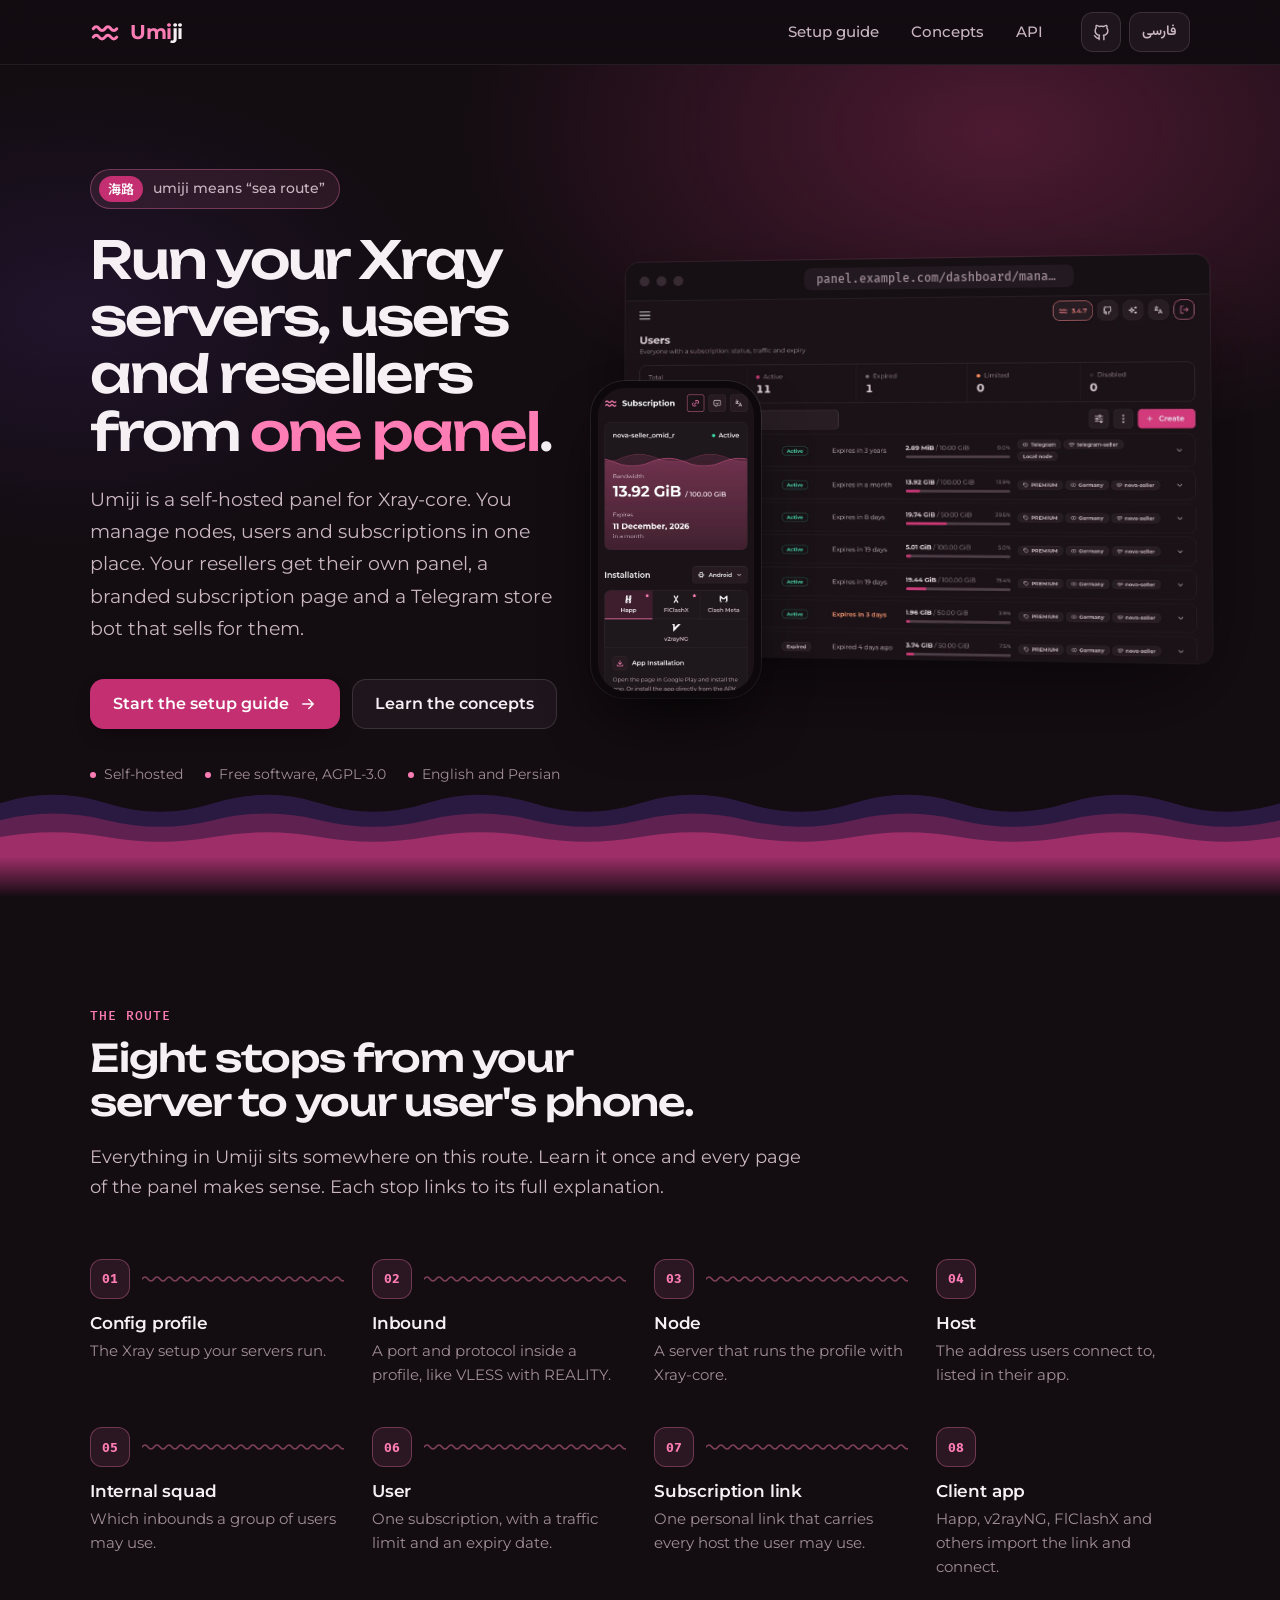
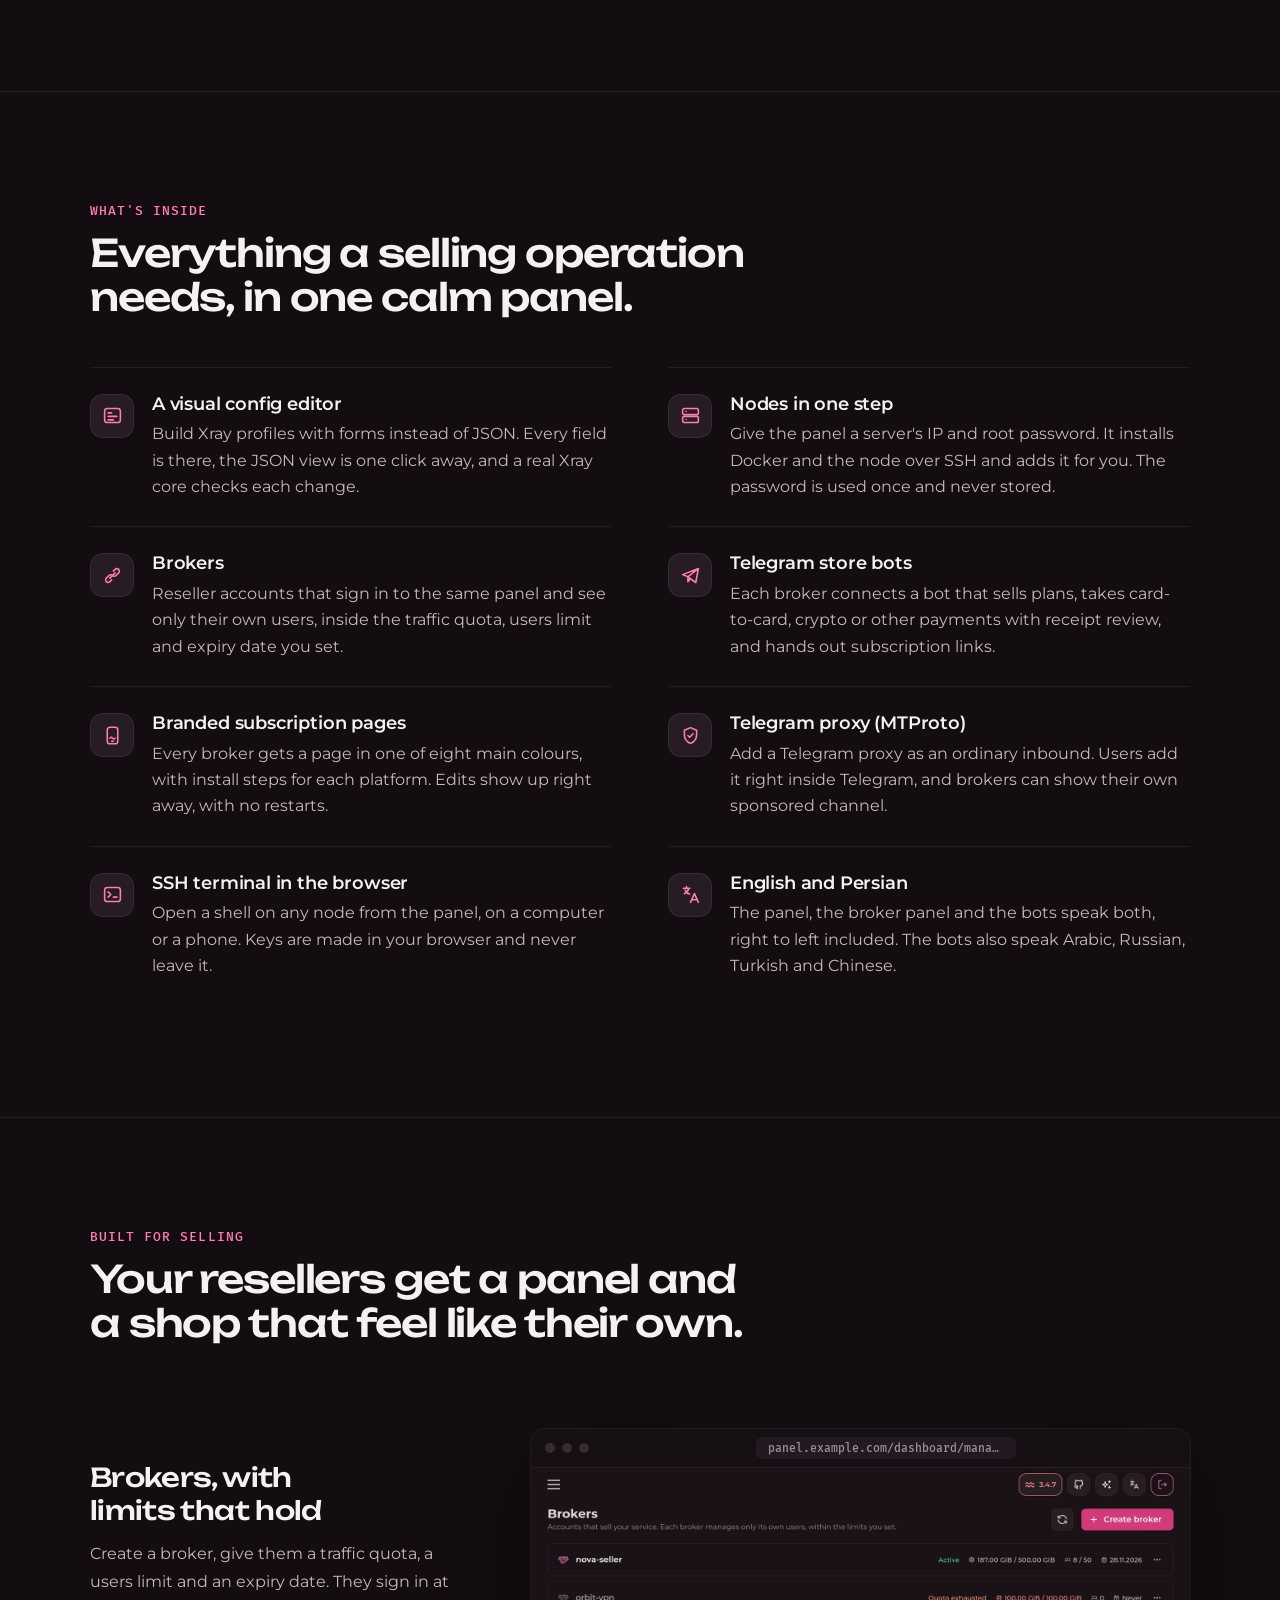
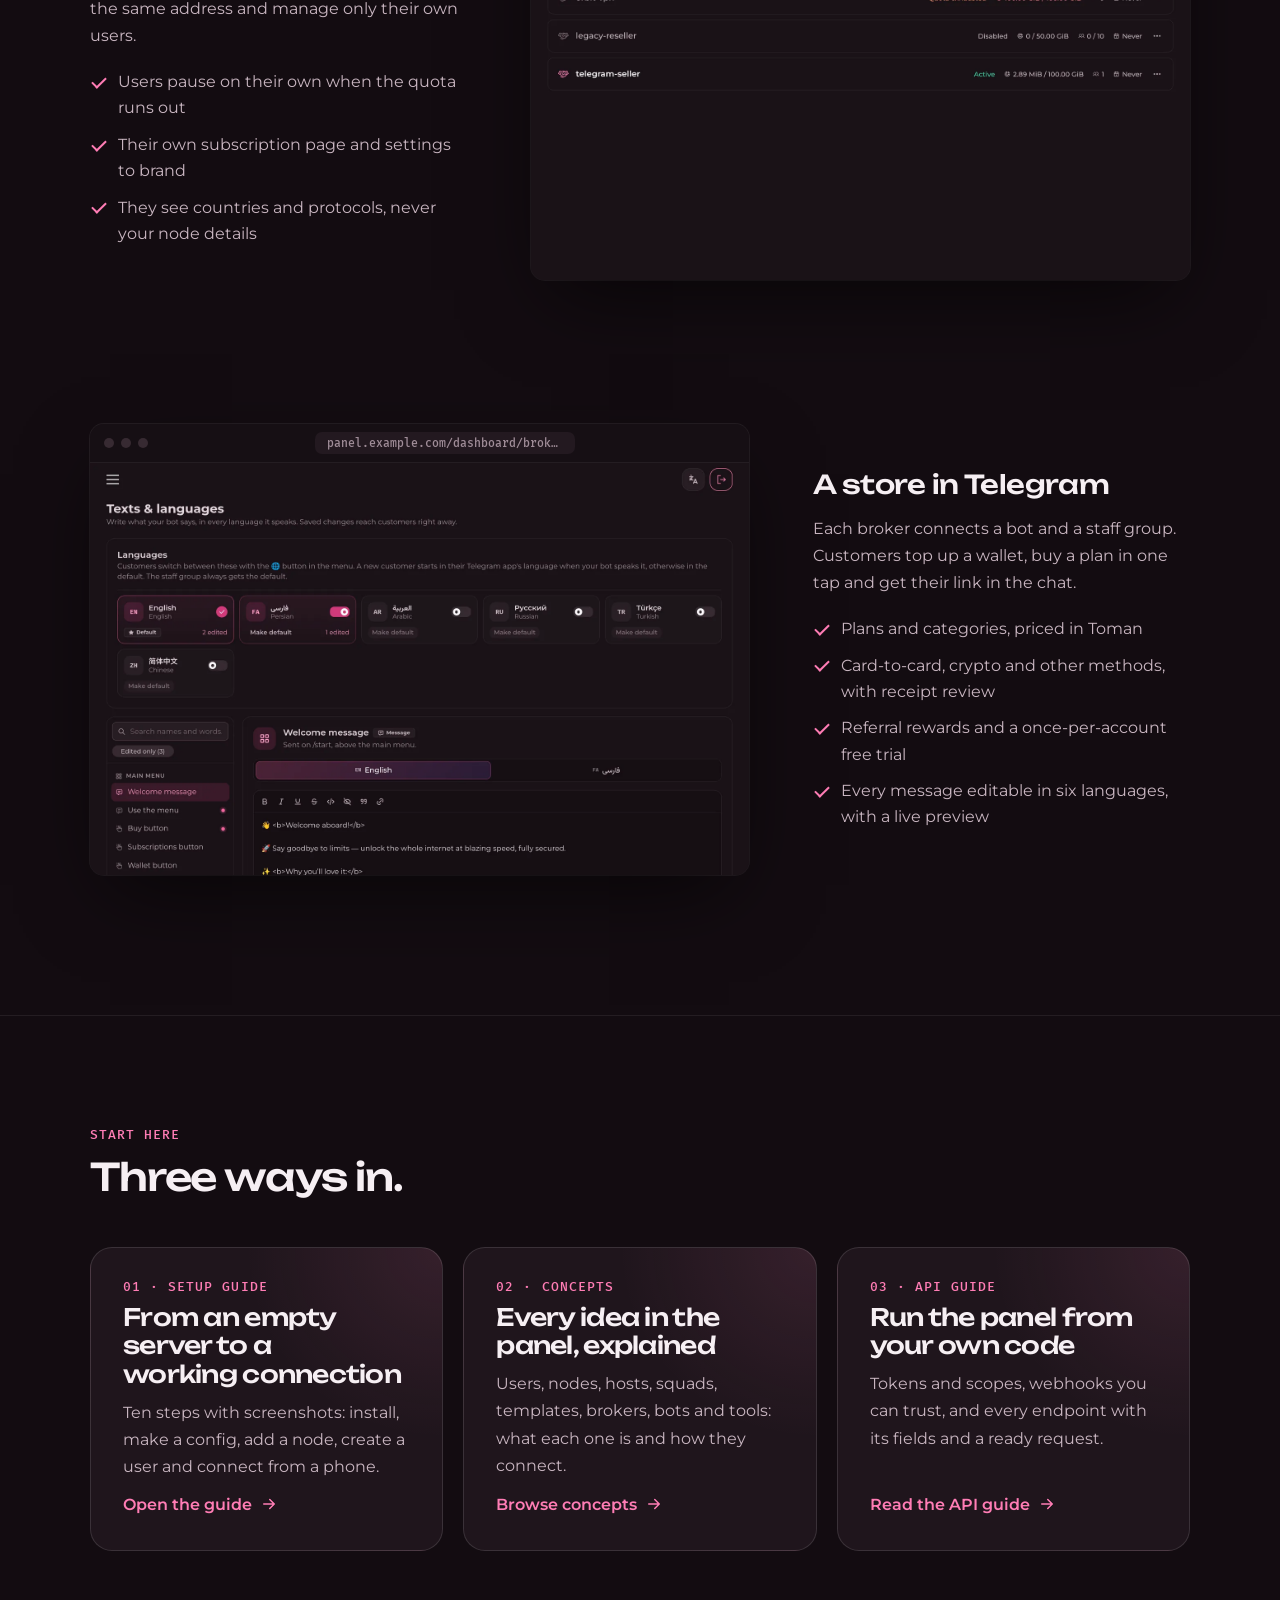
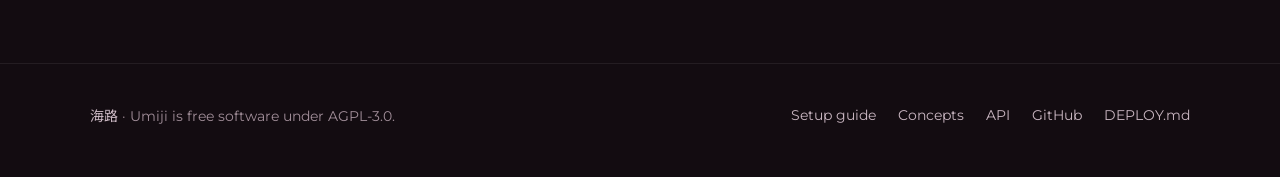
==== docs/index.html @ 1678034a "Wiki: guide, concepts and API reference in English and Persian - docs/: static wiki for GitHub Pages" ====
<!doctype html>
<html lang="en">
    <head>
        <meta charset="utf-8" />
        <meta name="viewport" content="width=device-width, initial-scale=1, viewport-fit=cover" />
        <title>Umiji · the panel for selling Xray through resellers</title>
        <meta
            name="description"
            content="Umiji is a self-hosted Xray-core panel: nodes, users, subscriptions, resellers and Telegram store bots in one place. Setup guide and every concept explained."
        />
        <meta name="theme-color" content="#130C11" />
        <link rel="alternate" hreflang="en" href="https://umiji.wiki/" />
        <link rel="alternate" hreflang="fa" href="https://umiji.wiki/fa/" />
        <meta property="og:title" content="Umiji wiki" />
        <meta property="og:description" content="Set up Umiji step by step, and learn every concept in the panel." />
        <meta property="og:image" content="https://umiji.wiki/assets/shots/users.webp" />
        <link rel="icon" href="assets/favicon.svg" type="image/svg+xml" />
        <link rel="icon" href="assets/favicon-32.png" sizes="32x32" type="image/png" />
        <link rel="apple-touch-icon" href="assets/apple-touch-icon.png" />
        <link rel="preconnect" href="https://fonts.googleapis.com" />
        <link rel="preconnect" href="https://fonts.gstatic.com" crossorigin />
        <link
            rel="stylesheet"
            href="https://fonts.googleapis.com/css2?family=Fira+Mono:wght@400;500&family=Montserrat:wght@400;500;600;700&family=Unbounded:wght@500;600&display=swap"
        />
        <!-- only the letters of the language switch and of 海路 -->
        <link rel="stylesheet" href="https://fonts.googleapis.com/css2?family=Vazirmatn:wght@600&family=Noto+Sans+JP:wght@400;600&text=%D9%81%D8%A7%D8%B1%D8%B3%DB%8C%E6%B5%B7%E8%B7%AF&display=swap" />
        <link rel="stylesheet" href="assets/site.css" />
    </head>
    <body>
        <a class="skip" href="#main">Skip to content</a>

        <header class="topbar">
            <div class="wrap">
                <a class="brand" href="./" aria-label="Umiji wiki home">
                    <svg viewBox="0 0 16 16" fill="none" aria-hidden="true">
                        <g stroke="currentColor" stroke-linecap="round" stroke-linejoin="round" stroke-width="1.6">
                            <path d="M1.75 6.25q1.56-2 3.13 0t3.12 0t3.13 0t3.12 0" />
                            <path d="M1.75 10.75q1.56-2 3.13 0t3.12 0t3.13 0t3.12 0" />
                        </g>
                    </svg>
                    <span class="word"><span class="umi">Umi</span><span class="ji">ji</span></span>
                </a>
                <nav class="nav" aria-label="Main">
                    <a href="guide/">Setup guide</a>
                    <a href="concepts/">Concepts</a>
                    <a href="api/">API</a>
                </nav>
                <div class="tools">
                    <a class="icon-btn gh" href="https://github.com/therewasluna/umiji" aria-label="Umiji on GitHub">
                        <svg viewBox="0 0 24 24" fill="none" stroke="currentColor" stroke-width="1.8" stroke-linecap="round" stroke-linejoin="round" aria-hidden="true"><path d="M9 19c-4.3 1.4-4.3-2.5-6-3m12 5v-3.5c0-1 .1-1.4-.5-2 2.8-.3 5.5-1.4 5.5-6a4.6 4.6 0 0 0-1.3-3.2 4.2 4.2 0 0 0-.1-3.2s-1.1-.3-3.5 1.3a12.3 12.3 0 0 0-6.2 0C6.5 2.8 5.4 3.1 5.4 3.1a4.2 4.2 0 0 0-.1 3.2A4.6 4.6 0 0 0 4 9.5c0 4.6 2.7 5.7 5.5 6-.6.6-.6 1.2-.5 2V21" /></svg>
                    </a>
                    <a class="icon-btn lang-btn" href="fa/" lang="fa" hreflang="fa" aria-label="فارسی، نسخه‌ی فارسی همین صفحه">فارسی</a>
                </div>
            </div>
        </header>

        <main id="main">
            <section class="hero">
                <div class="wrap hero-grid">
                    <div>
                        <span class="eyebrow"><b lang="ja">海路</b> umiji means “sea route”</span>
                        <h1>Run your Xray servers, users and resellers from <em>one panel</em>.</h1>
                        <p class="lede">
                            Umiji is a self-hosted panel for Xray-core. You manage nodes, users and subscriptions in one
                            place. Your resellers get their own panel, a branded subscription page and a Telegram store
                            bot that sells for them.
                        </p>
                        <div class="cta">
                            <a class="btn btn-primary" href="guide/">
                                Start the setup guide
                                <svg viewBox="0 0 24 24" fill="none" stroke="currentColor" stroke-width="2" stroke-linecap="round" stroke-linejoin="round" aria-hidden="true"><path d="M5 12h14M13 6l6 6-6 6" /></svg>
                            </a>
                            <a class="btn btn-ghost" href="concepts/">Learn the concepts</a>
                        </div>
                        <ul class="hero-meta">
                            <li>Self-hosted</li>
                            <li>Free software, AGPL-3.0</li>
                            <li>English and Persian</li>
                        </ul>
                    </div>

                    <div class="stage">
                        <div class="window">
                            <div class="window-bar" aria-hidden="true"><i></i><i></i><i></i><span>panel.example.com/dashboard/management/users</span></div>
                            <img src="assets/shots/users.webp" width="1600" height="1000" alt="The Users page of the Umiji panel: status counters, then each user with status, expiry, traffic used and squads." fetchpriority="high" />
                        </div>
                        <div class="phone">
                            <img src="assets/shots/subpage.webp" width="780" height="1688" alt="A subscription page on a phone: traffic used out of the limit, drawn as a rising tide, and the expiry date." />
                        </div>
                    </div>
                </div>

                <div class="tide" aria-hidden="true">
                    <svg class="w3" viewBox="0 0 2880 160" preserveAspectRatio="none"><path fill="var(--tide-3)" d="M0 60 Q60 42 120 60 T240 60 T360 60 T480 60 T600 60 T720 60 T840 60 T960 60 T1080 60 T1200 60 T1320 60 T1440 60 T1560 60 T1680 60 T1800 60 T1920 60 T2040 60 T2160 60 T2280 60 T2400 60 T2520 60 T2640 60 T2760 60 T2880 60 V160 H0Z" /></svg>
                    <svg class="w2" viewBox="0 0 2880 160" preserveAspectRatio="none"><path fill="var(--tide-2)" d="M0 78 Q60 64 120 78 T240 78 T360 78 T480 78 T600 78 T720 78 T840 78 T960 78 T1080 78 T1200 78 T1320 78 T1440 78 T1560 78 T1680 78 T1800 78 T1920 78 T2040 78 T2160 78 T2280 78 T2400 78 T2520 78 T2640 78 T2760 78 T2880 78 V160 H0Z" /></svg>
                    <svg class="w1" viewBox="0 0 2880 160" preserveAspectRatio="none"><path fill="var(--tide-1)" d="M0 96 Q60 86 120 96 T240 96 T360 96 T480 96 T600 96 T720 96 T840 96 T960 96 T1080 96 T1200 96 T1320 96 T1440 96 T1560 96 T1680 96 T1800 96 T1920 96 T2040 96 T2160 96 T2280 96 T2400 96 T2520 96 T2640 96 T2760 96 T2880 96 V160 H0Z" /></svg>
                </div>
            </section>

            <section class="section" aria-labelledby="route-title">
                <div class="wrap">
                    <span class="kicker">The route</span>
                    <h2 id="route-title">Eight stops from your server to your user's phone.</h2>
                    <p class="intro">
                        Everything in Umiji sits somewhere on this route. Learn it once and every page of the panel makes
                        sense. Each stop links to its full explanation.
                    </p>
                    <ol class="route">
                        <li><a href="concepts/#config-profile"><div class="stop"></div><h3>Config profile</h3><p>The Xray setup your servers run.</p></a></li>
                        <li><a href="concepts/#inbound"><div class="stop"></div><h3>Inbound</h3><p>A port and protocol inside a profile, like VLESS with REALITY.</p></a></li>
                        <li><a href="concepts/#node"><div class="stop"></div><h3>Node</h3><p>A server that runs the profile with Xray-core.</p></a></li>
                        <li><a href="concepts/#host"><div class="stop"></div><h3>Host</h3><p>The address users connect to, listed in their app.</p></a></li>
                        <li><a href="concepts/#internal-squad"><div class="stop"></div><h3>Internal squad</h3><p>Which inbounds a group of users may use.</p></a></li>
                        <li><a href="concepts/#user"><div class="stop"></div><h3>User</h3><p>One subscription, with a traffic limit and an expiry date.</p></a></li>
                        <li><a href="concepts/#subscription-link"><div class="stop"></div><h3>Subscription link</h3><p>One personal link that carries every host the user may use.</p></a></li>
                        <li><a href="concepts/#client-app"><div class="stop"></div><h3>Client app</h3><p>Happ, v2rayNG, FlClashX and others import the link and connect.</p></a></li>
                    </ol>
                </div>
            </section>

            <section class="section" aria-labelledby="inside-title">
                <div class="wrap">
                    <span class="kicker">What's inside</span>
                    <h2 id="inside-title">Everything a selling operation needs, in one calm panel.</h2>
                    <div class="features">
                        <div class="feature">
                            <span class="ico"><svg viewBox="0 0 24 24" fill="none" stroke="currentColor" stroke-width="1.8" stroke-linecap="round" stroke-linejoin="round" aria-hidden="true"><rect x="3" y="4" width="18" height="16" rx="3" /><path d="M7 9h4M7 13h10M7 17h6" /></svg></span>
                            <div><h3>A visual config editor</h3><p>Build Xray profiles with forms instead of JSON. Every field is there, the JSON view is one click away, and a real Xray core checks each change.</p></div>
                        </div>
                        <div class="feature">
                            <span class="ico"><svg viewBox="0 0 24 24" fill="none" stroke="currentColor" stroke-width="1.8" stroke-linecap="round" stroke-linejoin="round" aria-hidden="true"><rect x="3" y="4" width="18" height="7" rx="2" /><rect x="3" y="13" width="18" height="7" rx="2" /><path d="M7 7.5h.01M7 16.5h.01" /></svg></span>
                            <div><h3>Nodes in one step</h3><p>Give the panel a server's IP and root password. It installs Docker and the node over SSH and adds it for you. The password is used once and never stored.</p></div>
                        </div>
                        <div class="feature">
                            <span class="ico"><svg viewBox="0 0 24 24" fill="none" stroke="currentColor" stroke-width="1.8" stroke-linecap="round" stroke-linejoin="round" aria-hidden="true"><path d="M11 17l-2 2a2.8 2.8 0 0 1-4-4l3-3a2.8 2.8 0 0 1 4 0" /><path d="M13 7l2-2a2.8 2.8 0 0 1 4 4l-3 3a2.8 2.8 0 0 1-4 0" /><path d="M9 15l6-6" /></svg></span>
                            <div><h3>Brokers</h3><p>Reseller accounts that sign in to the same panel and see only their own users, inside the traffic quota, users limit and expiry date you set.</p></div>
                        </div>
                        <div class="feature">
                            <span class="ico"><svg viewBox="0 0 24 24" fill="none" stroke="currentColor" stroke-width="1.8" stroke-linecap="round" stroke-linejoin="round" aria-hidden="true"><path d="M21 4L3 11l6 2.5M21 4l-3 16-9-6.5M21 4L9 13.5V19l3-3.5" /></svg></span>
                            <div><h3>Telegram store bots</h3><p>Each broker connects a bot that sells plans, takes card-to-card, crypto or other payments with receipt review, and hands out subscription links.</p></div>
                        </div>
                        <div class="feature">
                            <span class="ico"><svg viewBox="0 0 24 24" fill="none" stroke="currentColor" stroke-width="1.8" stroke-linecap="round" stroke-linejoin="round" aria-hidden="true"><rect x="6" y="2.5" width="12" height="19" rx="3" /><path d="M9 15q1.5-2 3 0t3 0M11 18.5h2" /></svg></span>
                            <div><h3>Branded subscription pages</h3><p>Every broker gets a page in one of eight main colours, with install steps for each platform. Edits show up right away, with no restarts.</p></div>
                        </div>
                        <div class="feature">
                            <span class="ico"><svg viewBox="0 0 24 24" fill="none" stroke="currentColor" stroke-width="1.8" stroke-linecap="round" stroke-linejoin="round" aria-hidden="true"><path d="M12 3l7 3v5c0 4.5-3 8.3-7 10-4-1.7-7-5.5-7-10V6z" /><path d="M9 12l2 2 4-4" /></svg></span>
                            <div><h3>Telegram proxy (MTProto)</h3><p>Add a Telegram proxy as an ordinary inbound. Users add it right inside Telegram, and brokers can show their own sponsored channel.</p></div>
                        </div>
                        <div class="feature">
                            <span class="ico"><svg viewBox="0 0 24 24" fill="none" stroke="currentColor" stroke-width="1.8" stroke-linecap="round" stroke-linejoin="round" aria-hidden="true"><rect x="3" y="4" width="18" height="16" rx="3" /><path d="M7 9l3 3-3 3M13 15h4" /></svg></span>
                            <div><h3>SSH terminal in the browser</h3><p>Open a shell on any node from the panel, on a computer or a phone. Keys are made in your browser and never leave it.</p></div>
                        </div>
                        <div class="feature">
                            <span class="ico"><svg viewBox="0 0 24 24" fill="none" stroke="currentColor" stroke-width="1.8" stroke-linecap="round" stroke-linejoin="round" aria-hidden="true"><path d="M4 5h7M7.5 3v2M5 11c2.5-1 4.5-3.5 5-6M6 7.5c1 2 3 3.5 5 4" /><path d="M12 21l4.5-10 4.5 10M13.5 18h6" /></svg></span>
                            <div><h3>English and Persian</h3><p>The panel, the broker panel and the bots speak both, right to left included. The bots also speak Arabic, Russian, Turkish and Chinese.</p></div>
                        </div>
                    </div>
                </div>
            </section>

            <section class="section" aria-labelledby="sell-title">
                <div class="wrap">
                    <span class="kicker">Built for selling</span>
                    <h2 id="sell-title">Your resellers get a panel and a shop that feel like their own.</h2>

                    <div class="showcase">
                        <div class="copy">
                            <h3>Brokers, with limits that hold</h3>
                            <p>Create a broker, give them a traffic quota, a users limit and an expiry date. They sign in at the same address and manage only their own users.</p>
                            <ul class="checks">
                                <li>Users pause on their own when the quota runs out</li>
                                <li>Their own subscription page and settings to brand</li>
                                <li>They see countries and protocols, never your node details</li>
                            </ul>
                        </div>
                        <figure class="shot">
                            <div class="window">
                                <div class="window-bar" aria-hidden="true"><i></i><i></i><i></i><span>panel.example.com/dashboard/management/brokers</span></div>
                                <img src="assets/shots/brokers.webp" width="1600" height="1000" loading="lazy" alt="The Brokers page: each broker with status, traffic used out of its quota, users out of its limit and expiry date." />
                            </div>
                        </figure>
                    </div>

                    <div class="showcase flip">
                        <div class="copy">
                            <h3>A store in Telegram</h3>
                            <p>Each broker connects a bot and a staff group. Customers top up a wallet, buy a plan in one tap and get their link in the chat.</p>
                            <ul class="checks">
                                <li>Plans and categories, priced in Toman</li>
                                <li>Card-to-card, crypto and other methods, with receipt review</li>
                                <li>Referral rewards and a once-per-account free trial</li>
                                <li>Every message editable in six languages, with a live preview</li>
                            </ul>
                        </div>
                        <figure class="shot">
                            <div class="window">
                                <div class="window-bar" aria-hidden="true"><i></i><i></i><i></i><span>panel.example.com/dashboard/broker/telegram-texts</span></div>
                                <img src="assets/shots/bot-texts.webp" width="1600" height="1000" loading="lazy" alt="The bot's Texts and languages page: language switches on top, then an editor for each message the bot sends." />
                            </div>
                        </figure>
                    </div>
                </div>
            </section>

            <section class="section" aria-labelledby="start-title">
                <div class="wrap">
                    <span class="kicker">Start here</span>
                    <h2 id="start-title">Three ways in.</h2>
                    <div class="doors">
                        <a class="door" href="guide/">
                            <span class="n">01 · Setup guide</span>
                            <h3>From an empty server to a working connection</h3>
                            <p>Ten steps with screenshots: install, make a config, add a node, create a user and connect from a phone.</p>
                            <span class="go">Open the guide <svg viewBox="0 0 24 24" fill="none" stroke="currentColor" stroke-width="2" stroke-linecap="round" stroke-linejoin="round" aria-hidden="true"><path d="M5 12h14M13 6l6 6-6 6" /></svg></span>
                        </a>
                        <a class="door" href="concepts/">
                            <span class="n">02 · Concepts</span>
                            <h3>Every idea in the panel, explained</h3>
                            <p>Users, nodes, hosts, squads, templates, brokers, bots and tools: what each one is and how they connect.</p>
                            <span class="go">Browse concepts <svg viewBox="0 0 24 24" fill="none" stroke="currentColor" stroke-width="2" stroke-linecap="round" stroke-linejoin="round" aria-hidden="true"><path d="M5 12h14M13 6l6 6-6 6" /></svg></span>
                        </a>
                        <a class="door" href="api/">
                            <span class="n">03 · API guide</span>
                            <h3>Run the panel from your own code</h3>
                            <p>Tokens and scopes, webhooks you can trust, and every endpoint with its fields and a ready request.</p>
                            <span class="go">Read the API guide <svg viewBox="0 0 24 24" fill="none" stroke="currentColor" stroke-width="2" stroke-linecap="round" stroke-linejoin="round" aria-hidden="true"><path d="M5 12h14M13 6l6 6-6 6" /></svg></span>
                        </a>
                    </div>
                </div>
            </section>
        </main>

        <footer class="footer">
            <div class="wrap">
                <span><span class="jp" lang="ja">海路</span> · Umiji is free software under AGPL-3.0.</span>
                <nav aria-label="Footer">
                    <a href="guide/">Setup guide</a>
                    <a href="concepts/">Concepts</a>
                    <a href="api/">API</a>
                    <a href="https://github.com/therewasluna/umiji">GitHub</a>
                    <a href="https://github.com/therewasluna/umiji-backend/blob/main/DEPLOY.md">DEPLOY.md</a>
                </nav>
            </div>
        </footer>
        <script src="assets/site.js" defer></script>
    </body>
</html>
---- docs/assets/site.css ----
/* Umiji wiki. Colours are the panel's own (frontend/src/shared/constants/theme/theme.ts):
   magenta-tinted greys, rose accent, no brown and no yellow. Dark only, like the panel.
   Direction-dependent spacing uses logical properties, so the Persian pages (dir=rtl) mirror for free. */
:root {
    --bg: #130c11;
    --bg-2: #1b1218;
    --surface: #1f151c;
    --surface-2: #271c23;
    --line: rgba(255, 255, 255, 0.07);
    --line-2: rgba(255, 255, 255, 0.12);
    --text: #f6eff3;
    --text-2: #c9b6c1;
    --text-3: #a08d98;
    --rose: #ff7db5;
    --rose-2: #f563a2;
    --rose-strong: #d23a7c;
    /* white text sits on this one: 5.3:1, where the panel's #d23a7c gives 4.2:1 */
    --rose-btn: #c42f72;
    --rose-soft: rgba(255, 125, 181, 0.1);
    --rose-line: rgba(255, 125, 181, 0.32);
    --plum: #a07bfa;
    --teal: #38d9a9;
    --coral: #ff9469;
    --shadow: 0 30px 80px -20px rgba(0, 0, 0, 0.65), 0 0 0 1px var(--line);
    --glow: rgba(210, 58, 124, 0.3);
    --tide-1: rgba(210, 58, 124, 0.55);
    --tide-2: rgba(180, 47, 105, 0.38);
    --tide-3: rgba(124, 77, 235, 0.22);
    --font: Montserrat, system-ui, -apple-system, 'Segoe UI', sans-serif;
    --display: Unbounded, Montserrat, system-ui, sans-serif;
    --mono: 'Fira Mono', ui-monospace, 'SFMono-Regular', Menlo, monospace;
    --radius: 16px;
    --wrap: 1180px;
    --gutter: clamp(16px, 4vw, 40px);
    color-scheme: dark;
}

*,
*::before,
*::after {
    box-sizing: border-box;
}

html {
    -webkit-text-size-adjust: 100%;
    scroll-behavior: smooth;
    scroll-padding-top: 88px;
}

body {
    margin: 0;
    background: var(--bg);
    color: var(--text);
    font: 400 16px/1.7 var(--font);
    -webkit-font-smoothing: antialiased;
    overflow-x: hidden;
}

img {
    display: block;
    max-width: 100%;
    height: auto;
}

a {
    color: var(--rose);
    text-decoration: none;
}

a:hover {
    text-decoration: underline;
    text-underline-offset: 3px;
}

:focus-visible {
    outline: 2px solid var(--rose);
    outline-offset: 3px;
    border-radius: 6px;
}

::selection {
    background: var(--rose-strong);
    color: #fff;
}

h1,
h2,
h3,
h4 {
    margin: 0;
    line-height: 1.2;
    font-weight: 600;
    letter-spacing: -0.01em;
    text-wrap: balance;
}

p {
    margin: 0 0 1em;
}

code,
kbd {
    font-family: var(--mono);
    font-size: 0.88em;
}

/* commands, paths and domains read left to right inside Persian sentences */
code {
    direction: ltr;
    unicode-bidi: isolate;
}

:not(pre) > code {
    padding: 0.12em 0.42em;
    border-radius: 6px;
    background: var(--surface-2);
    border: 1px solid var(--line);
    color: var(--text);
    word-break: break-word;
}

.wrap {
    width: 100%;
    max-width: var(--wrap);
    margin: 0 auto;
    padding: 0 var(--gutter);
}

.skip {
    position: absolute;
    inset-inline-start: -9999px;
    top: 8px;
    z-index: 100;
    padding: 8px 14px;
    border-radius: 8px;
    background: var(--rose-btn);
    color: #fff;
}

.skip:focus {
    inset-inline-start: 8px;
}

/* ---------- top bar ---------- */

.topbar {
    position: sticky;
    top: 0;
    z-index: 50;
    background: color-mix(in srgb, var(--bg) 78%, transparent);
    backdrop-filter: blur(14px) saturate(140%);
    -webkit-backdrop-filter: blur(14px) saturate(140%);
    border-bottom: 1px solid var(--line);
}

.topbar .wrap {
    display: flex;
    align-items: center;
    gap: 24px;
    height: 64px;
}

.brand {
    display: inline-flex;
    align-items: center;
    gap: 10px;
    color: var(--text);
    font: 700 20px/1 var(--font);
    letter-spacing: -0.02em;
}

.brand:hover {
    text-decoration: none;
}

.brand svg {
    width: 30px;
    height: 30px;
    color: var(--rose);
}

.brand .ji {
    color: var(--text);
}

.brand .umi {
    color: var(--rose);
}

.nav {
    display: flex;
    gap: 4px;
    margin-inline-start: auto;
}

.nav a {
    padding: 8px 14px;
    border-radius: 10px;
    color: var(--text-2);
    font-weight: 500;
    font-size: 15px;
}

.nav a:hover {
    color: var(--text);
    background: var(--surface-2);
    text-decoration: none;
}

.nav a[aria-current='page'] {
    color: var(--rose);
    background: var(--rose-soft);
}

.icon-btn {
    display: inline-grid;
    place-items: center;
    width: 40px;
    height: 40px;
    border-radius: 12px;
    border: 1px solid var(--line-2);
    background: var(--surface);
    color: var(--text-2);
    cursor: pointer;
    transition:
        color 0.15s,
        border-color 0.15s;
}

.icon-btn:hover {
    color: var(--rose);
    border-color: var(--rose-line);
    text-decoration: none;
}

.icon-btn svg {
    width: 19px;
    height: 19px;
}

.tools {
    display: flex;
    gap: 8px;
}

@media (max-width: 720px) {
    .topbar .wrap {
        gap: 12px;
    }
    .nav a {
        padding: 8px 9px;
        font-size: 14px;
    }
    .tools .gh {
        display: none;
    }
}

@media (max-width: 420px) {
    .brand .word {
        display: none;
    }
    /* three links, a brand and the language button share 328px on a small phone */
    .topbar .wrap {
        gap: 8px;
    }
    .nav {
        gap: 0;
    }
    .nav a {
        padding: 8px 7px;
        font-size: 13.5px;
        white-space: nowrap;
    }
    .lang-btn {
        width: auto;
        padding: 0 10px;
    }
}

@media (max-width: 350px) {
    .nav a {
        padding: 8px 4px;
        font-size: 12.5px;
    }
    .lang-btn {
        padding: 0 8px;
    }
}

/* ---------- buttons ---------- */

.btn {
    display: inline-flex;
    align-items: center;
    gap: 10px;
    height: 50px;
    padding: 0 22px;
    border-radius: 14px;
    font: 600 16px/1 var(--font);
    border: 1px solid transparent;
    transition:
        transform 0.15s,
        background 0.15s,
        border-color 0.15s;
}

.btn:hover {
    text-decoration: none;
    transform: translateY(-1px);
}

.btn svg {
    width: 18px;
    height: 18px;
}

.btn-primary {
    background: var(--rose-btn);
    color: #fff;
    box-shadow: 0 8px 20px -10px rgba(0, 0, 0, 0.55);
}

.btn-primary:hover {
    background: #b42f69;
}

.btn-ghost {
    background: var(--surface);
    border-color: var(--line-2);
    color: var(--text);
}

.btn-ghost:hover {
    border-color: var(--rose-line);
}

/* ---------- hero ---------- */

.hero {
    position: relative;
    isolation: isolate;
    overflow: hidden;
    padding: clamp(56px, 9vw, 104px) 0 0;
    background:
        radial-gradient(60% 55% at 78% 8%, var(--glow), transparent 70%),
        radial-gradient(40% 40% at 6% 30%, rgba(124, 77, 235, 0.12), transparent 70%);
}

.hero-grid {
    display: grid;
    grid-template-columns: minmax(0, 1fr) minmax(0, 1.2fr);
    gap: clamp(32px, 5vw, 64px);
    padding-bottom: 56px;
    align-items: center;
}

.eyebrow {
    display: inline-flex;
    align-items: center;
    gap: 10px;
    margin-bottom: 22px;
    padding-block: 6px;
    padding-inline: 8px 14px;
    border-radius: 999px;
    border: 1px solid var(--rose-line);
    background: var(--rose-soft);
    color: var(--text-2);
    font-size: 14px;
    font-weight: 500;
}

.eyebrow b {
    padding: 2px 9px;
    border-radius: 999px;
    background: var(--rose-btn);
    color: #fff;
    font-weight: 600;
    font-size: 13px;
}

.hero h1 {
    font-family: var(--display);
    font-weight: 500;
    font-size: clamp(32px, 4.1vw, 52px);
    line-height: 1.1;
    letter-spacing: -0.04em;
}

.hero h1 em {
    font-style: normal;
    color: var(--rose);
}

.hero .lede {
    margin: 24px 0 34px;
    max-width: 34em;
    color: var(--text-2);
    font-size: clamp(17px, 1.6vw, 19px);
}

.cta {
    display: flex;
    flex-wrap: wrap;
    gap: 12px;
}

.hero-meta {
    display: flex;
    flex-wrap: wrap;
    gap: 8px 22px;
    margin: 34px 0 0;
    padding: 0;
    list-style: none;
    color: var(--text-3);
    font-size: 14px;
}

.hero-meta li {
    display: inline-flex;
    align-items: center;
    gap: 8px;
}

.hero-meta li::before {
    content: '';
    width: 6px;
    height: 6px;
    border-radius: 50%;
    background: var(--rose);
}

.stage {
    position: relative;
    padding-bottom: 40px;
}

.window {
    position: relative;
    border-radius: 14px;
    overflow: hidden;
    background: #1b1218;
    box-shadow: var(--shadow);
}

.window-bar {
    direction: ltr;
    display: flex;
    align-items: center;
    gap: 7px;
    padding: 8px 14px;
    background: #160f14;
    border-bottom: 1px solid rgba(255, 255, 255, 0.06);
}

.window-bar i {
    width: 10px;
    height: 10px;
    border-radius: 50%;
    background: #372a32;
}

.window-bar span {
    flex: 1;
    min-width: 0;
    max-width: 260px;
    margin: 0 auto;
    padding: 3px 12px;
    border-radius: 7px;
    background: #231920;
    color: #a08d98;
    font: 500 11.5px/1.4 var(--mono);
    text-align: center;
    white-space: nowrap;
    overflow: hidden;
    text-overflow: ellipsis;
}

.stage .window {
    transform: perspective(1600px) rotateY(-7deg) rotateX(2deg);
    transform-origin: 0 50%;
}

.phone {
    position: absolute;
    inset-inline-start: -6%;
    bottom: -4px;
    width: 30%;
    min-width: 132px;
    padding: 7px;
    border-radius: 34px;
    background: #0d080b;
    box-shadow:
        0 30px 60px -18px rgba(0, 0, 0, 0.8),
        0 0 0 1px rgba(255, 255, 255, 0.09);
}

.phone img {
    border-radius: 27px;
    aspect-ratio: 390 / 760;
    object-fit: cover;
    object-position: top;
}

/* the tide: the logo's two waves, moving */
.tide {
    position: relative;
    height: 150px;
    margin-top: -96px;
    z-index: -1;
    pointer-events: none;
}

.tide svg {
    position: absolute;
    left: 0;
    bottom: 0;
    width: 200%;
    height: 100%;
    animation: drift 18s linear infinite;
}

.tide .w2 {
    animation-duration: 26s;
    animation-direction: reverse;
}

.tide .w3 {
    animation-duration: 34s;
}

.tide::after {
    content: '';
    position: absolute;
    inset: auto 0 0;
    height: 40px;
    background: linear-gradient(transparent, var(--bg));
}

@keyframes drift {
    to {
        transform: translateX(-50%);
    }
}

@media (max-width: 900px) {
    .hero-grid {
        grid-template-columns: minmax(0, 1fr);
    }
    .stage {
        margin-top: 8px;
        margin-inline-start: 7%;
    }
    .stage .window {
        transform: none;
    }
}

@media (max-width: 520px) {
    .stage {
        margin-inline-start: 14%;
    }
    .phone {
        inset-inline-start: -16%;
        width: 38%;
    }
}

/* ---------- sections ---------- */

.section {
    padding-top: clamp(64px, 9vw, 112px);
    padding-bottom: clamp(64px, 9vw, 112px);
}

.section + .section {
    border-top: 1px solid var(--line);
}

.kicker {
    display: block;
    margin-bottom: 14px;
    color: var(--rose);
    font: 500 13px/1 var(--mono);
    letter-spacing: 0.08em;
    text-transform: uppercase;
}

.section h2 {
    max-width: 22em;
    font-family: var(--display);
    font-weight: 500;
    font-size: clamp(26px, 3.1vw, 38px);
    line-height: 1.15;
    letter-spacing: -0.03em;
}

.section .intro {
    max-width: 40em;
    margin: 18px 0 0;
    color: var(--text-2);
    font-size: 18px;
}

/* the route: how the pieces connect */
.route {
    position: relative;
    display: grid;
    grid-template-columns: repeat(4, minmax(0, 1fr));
    gap: 40px 28px;
    margin: 56px 0 0;
    padding: 0;
    list-style: none;
    counter-reset: stop;
}

.route li {
    position: relative;
    counter-increment: stop;
}

.route a {
    display: block;
    height: 100%;
    color: inherit;
}

.route a:hover {
    text-decoration: none;
}

.route a:hover h3 {
    color: var(--rose);
}

.route .stop {
    position: relative;
    display: flex;
    align-items: center;
    gap: 12px;
    margin-bottom: 14px;
}

.route .stop::before {
    content: counter(stop, decimal-leading-zero);
    display: grid;
    place-items: center;
    width: 40px;
    height: 40px;
    flex: none;
    border-radius: 12px;
    border: 1px solid var(--rose-line);
    background: var(--rose-soft);
    color: var(--rose);
    font: 600 13px/1 var(--mono);
}

.route .stop::after {
    content: '';
    flex: 1;
    height: 12px;
    background: url("data:image/svg+xml,%3Csvg xmlns='http://www.w3.org/2000/svg' width='24' height='12' viewBox='0 0 24 12'%3E%3Cpath d='M0 6q3-4 6 0t6 0 6 0 6 0' fill='none' stroke='%23ff7db5' stroke-opacity='.45' stroke-width='1.6' stroke-linecap='round'/%3E%3C/svg%3E")
        repeat-x left center / 24px 12px;
}

.route li:nth-child(4n) .stop::after,
.route li:last-child .stop::after {
    display: none;
}

.route h3 {
    font-size: 17px;
    transition: color 0.15s;
}

.route p {
    margin: 6px 0 0;
    color: var(--text-3);
    font-size: 15px;
    line-height: 1.6;
}

@media (max-width: 900px) {
    .route {
        grid-template-columns: repeat(2, minmax(0, 1fr));
    }
    .route li:nth-child(2n) .stop::after {
        display: none;
    }
}

@media (max-width: 520px) {
    .route {
        grid-template-columns: 1fr;
        gap: 22px;
    }
    .route .stop::after {
        display: none;
    }
}

/* features: calm rows, not a wall of cards */
.features {
    display: grid;
    grid-template-columns: repeat(2, minmax(0, 1fr));
    gap: 0 56px;
    margin: 48px 0 0;
}

.feature {
    display: grid;
    grid-template-columns: 44px 1fr;
    gap: 18px;
    padding: 26px 0;
    border-top: 1px solid var(--line);
}

.feature .ico {
    display: grid;
    place-items: center;
    width: 44px;
    height: 44px;
    border-radius: 13px;
    background: var(--surface-2);
    border: 1px solid var(--line);
    color: var(--rose);
}

.feature .ico svg {
    width: 21px;
    height: 21px;
}

.feature h3 {
    font-size: 18px;
}

.feature p {
    margin: 6px 0 0;
    color: var(--text-2);
    font-size: 15.5px;
}

@media (max-width: 760px) {
    .features {
        grid-template-columns: 1fr;
    }
}

/* showcase: one big shot with captions */
.showcase {
    display: grid;
    grid-template-columns: minmax(0, 0.8fr) minmax(0, 1.4fr);
    gap: clamp(28px, 5vw, 64px);
    align-items: center;
    margin-top: 56px;
}

.showcase + .showcase {
    margin-top: 88px;
}

.showcase.flip {
    grid-template-columns: minmax(0, 1.4fr) minmax(0, 0.8fr);
}

.showcase.flip .copy {
    order: 2;
}

.showcase h3 {
    font-family: var(--display);
    font-weight: 500;
    font-size: clamp(21px, 2.2vw, 26px);
    line-height: 1.25;
    letter-spacing: -0.025em;
}

.showcase .copy p {
    margin: 14px 0 0;
    color: var(--text-2);
}

.checks {
    margin: 20px 0 0;
    padding: 0;
    list-style: none;
    display: grid;
    gap: 10px;
}

.checks li {
    position: relative;
    padding-inline-start: 28px;
    color: var(--text-2);
    font-size: 15.5px;
}

.checks li::before {
    content: '';
    position: absolute;
    inset-inline-start: 2px;
    top: 0.5em;
    width: 14px;
    height: 8px;
    border-left: 2px solid var(--rose);
    border-bottom: 2px solid var(--rose);
    transform: rotate(-45deg);
}

@media (max-width: 860px) {
    .showcase,
    .showcase.flip {
        grid-template-columns: minmax(0, 1fr);
    }
    .showcase.flip .copy {
        order: 0;
    }
}

/* doors to the other sections */
.doors {
    display: grid;
    grid-template-columns: repeat(3, minmax(0, 1fr));
    gap: 20px;
    margin-top: 48px;
}

.door {
    position: relative;
    overflow: hidden;
    display: flex;
    flex-direction: column;
    gap: 10px;
    min-height: 240px;
    padding: 32px;
    border-radius: 22px;
    border: 1px solid var(--line-2);
    background:
        radial-gradient(80% 90% at 100% 0%, var(--rose-soft), transparent 70%),
        var(--surface);
    color: var(--text);
    transition:
        border-color 0.2s,
        transform 0.2s;
}

.door:hover {
    text-decoration: none;
    border-color: var(--rose-line);
    transform: translateY(-3px);
}

.door .n {
    color: var(--rose);
    font: 500 13px/1 var(--mono);
    letter-spacing: 0.08em;
    text-transform: uppercase;
}

.door h3 {
    font-family: var(--display);
    font-weight: 500;
    font-size: 24px;
    line-height: 1.2;
    letter-spacing: -0.03em;
}

.door p {
    margin: 0;
    color: var(--text-2);
    max-width: 30em;
}

.door .go {
    margin-top: auto;
    display: inline-flex;
    align-items: center;
    gap: 8px;
    color: var(--rose);
    font-weight: 600;
}

.door .go svg {
    width: 18px;
    height: 18px;
    transition: transform 0.2s;
}

.door:hover .go svg {
    transform: translateX(4px);
}

@media (max-width: 900px) {
    .doors {
        grid-template-columns: 1fr;
    }
}

/* ---------- framed screenshots ---------- */

.shot {
    margin: 28px 0;
}

.shot .window {
    cursor: zoom-in;
}

.shot img {
    width: 100%;
    aspect-ratio: 16 / 10;
    background: #1b1218;
}

.shot figcaption {
    margin-top: 12px;
    color: var(--text-3);
    font-size: 14px;
    text-align: center;
}

.shot.pair {
    display: grid;
    grid-template-columns: repeat(2, minmax(0, 1fr));
    gap: 18px;
    align-items: start;
}

.shot.pair figcaption {
    grid-column: 1 / -1;
}

.shot.phones {
    display: flex;
    justify-content: center;
    gap: clamp(16px, 4vw, 40px);
    flex-wrap: wrap;
}

.shot.phones figcaption {
    flex-basis: 100%;
}

.shot .handset {
    width: min(280px, 44%);
    padding: 7px;
    border-radius: 36px;
    background: #0d080b;
    box-shadow:
        0 24px 50px -20px rgba(0, 0, 0, 0.7),
        0 0 0 1px rgba(255, 255, 255, 0.09);
    cursor: zoom-in;
}

.shot .handset img {
    border-radius: 29px;
    aspect-ratio: auto;
}

@media (max-width: 640px) {
    .shot.pair {
        grid-template-columns: 1fr;
    }
}

.zoom {
    position: fixed;
    inset: 0;
    z-index: 200;
    display: grid;
    place-items: center;
    padding: 24px;
    background: rgba(10, 6, 9, 0.88);
    backdrop-filter: blur(6px);
    cursor: zoom-out;
    animation: fade 0.18s ease-out;
}

.zoom img {
    max-height: 92vh;
    width: auto;
    border-radius: 12px;
    box-shadow: 0 0 0 1px rgba(255, 255, 255, 0.1);
}

@keyframes fade {
    from {
        opacity: 0;
    }
}

/* ---------- docs layout (guide + concepts) ---------- */

.page-head {
    position: relative;
    overflow: hidden;
    padding-top: clamp(48px, 7vw, 84px);
    padding-bottom: clamp(36px, 5vw, 56px);
    border-bottom: 1px solid var(--line);
    background: radial-gradient(50% 80% at 85% 0%, var(--glow), transparent 70%);
}

.page-head .wrap {
    position: relative;
    z-index: 1;
}

.page-head h1 {
    font-family: var(--display);
    font-weight: 500;
    font-size: clamp(32px, 4.2vw, 50px);
    line-height: 1.08;
    letter-spacing: -0.035em;
}

.page-head p {
    max-width: 38em;
    margin: 18px 0 0;
    color: var(--text-2);
    font-size: 18px;
}

.page-head .facts {
    display: flex;
    flex-wrap: wrap;
    gap: 10px;
    margin: 26px 0 0;
    padding: 0;
    list-style: none;
}

.page-head .facts li {
    padding: 6px 14px;
    border-radius: 999px;
    border: 1px solid var(--line-2);
    background: var(--surface);
    color: var(--text-2);
    font-size: 14px;
}

.page-head .facts b {
    color: var(--text);
    font-weight: 600;
}

.page-head .waves {
    position: absolute;
    inset-inline-end: -40px;
    bottom: -30px;
    width: 340px;
    color: var(--rose);
    opacity: 0.1;
    pointer-events: none;
}

.docs {
    display: grid;
    grid-template-columns: 240px minmax(0, 1fr);
    gap: clamp(32px, 5vw, 72px);
    padding-top: 48px;
    padding-bottom: 96px;
}

.toc {
    position: sticky;
    top: 88px;
    align-self: start;
    max-height: calc(100vh - 110px);
    overflow-y: auto;
    padding-bottom: 24px;
    scrollbar-width: thin;
}

.toc h2 {
    margin: 0 0 12px;
    color: var(--text-3);
    font: 500 12px/1 var(--mono);
    letter-spacing: 0.1em;
    text-transform: uppercase;
}

.toc ol,
.toc ul {
    margin: 0;
    padding: 0;
    list-style: none;
}

.toc a {
    display: flex;
    gap: 12px;
    align-items: baseline;
    padding: 7px 12px;
    border-radius: 10px;
    color: var(--text-2);
    font-size: 14.5px;
    line-height: 1.4;
}

.toc a:hover {
    background: var(--surface-2);
    color: var(--text);
    text-decoration: none;
}

.toc a.active {
    background: var(--rose-soft);
    color: var(--rose);
}

.toc .num {
    flex: none;
    width: 20px;
    color: var(--text-3);
    font: 500 12px/1 var(--mono);
}

.toc a.active .num {
    color: var(--rose);
}

.toc .group + .group {
    margin-top: 18px;
}

.toc .group > span {
    display: block;
    padding: 0 12px 6px;
    color: var(--text);
    font-weight: 600;
    font-size: 14px;
}

.toc .group a {
    padding: 5px 12px;
    font-size: 14px;
}

@media (max-width: 980px) {
    .docs {
        grid-template-columns: minmax(0, 1fr);
    }
    .toc {
        position: static;
        max-height: none;
        padding: 18px;
        border: 1px solid var(--line);
        border-radius: var(--radius);
        background: var(--surface);
    }
    .toc.collapsible:not(.open) .group,
    .toc.collapsible:not(.open) ol {
        display: none;
    }
    .toc.collapsible h2 {
        display: none;
    }
    .page-head .waves {
        width: 200px;
        opacity: 0.06;
    }
    .toc-toggle {
        display: flex !important;
    }
}

.toc-toggle {
    display: none;
    width: 100%;
    align-items: center;
    justify-content: space-between;
    padding: 0;
    border: 0;
    background: none;
    color: var(--text);
    font: 600 15px var(--font);
    cursor: pointer;
}

.toc-toggle svg {
    width: 18px;
    height: 18px;
    transition: transform 0.2s;
}

.toc.open .toc-toggle svg {
    transform: rotate(180deg);
}

.toc.open .toc-toggle {
    margin-bottom: 12px;
}

/* ---------- guide steps ---------- */

.step {
    position: relative;
    padding: 0 0 72px 0;
}

.step + .step {
    padding-top: 56px;
    border-top: 1px solid var(--line);
}

.step-head {
    display: flex;
    align-items: center;
    gap: 18px;
    margin-bottom: 18px;
}

.step-num {
    display: grid;
    place-items: center;
    flex: none;
    width: 56px;
    height: 56px;
    border-radius: 17px;
    background: linear-gradient(145deg, var(--rose-btn), #7a2a6c);
    color: #fff;
    font-family: var(--display);
    font-weight: 600;
    font-size: 20px;
    line-height: 1;
    box-shadow: 0 10px 22px -12px rgba(0, 0, 0, 0.6);
}

.step-head .meta {
    display: block;
    margin-bottom: 4px;
    color: var(--text-3);
    font: 500 12.5px/1 var(--mono);
    letter-spacing: 0.06em;
    text-transform: uppercase;
}

.step h2 {
    font-family: var(--display);
    font-weight: 500;
    font-size: clamp(22px, 2.5vw, 29px);
    line-height: 1.2;
    letter-spacing: -0.03em;
}

.step > p,
.prose p {
    color: var(--text-2);
    max-width: 44em;
}

.step h3 {
    margin: 32px 0 12px;
    font-size: 19px;
}

.do {
    margin: 18px 0;
    padding: 0;
    list-style: none;
    display: grid;
    gap: 2px;
    max-width: 46em;
}

.do li {
    position: relative;
    padding-block: 10px;
    padding-inline: 44px 0;
    color: var(--text-2);
}

.do li::before {
    /* the built-in list counter, so <ol start="3"> carries on from the list before it */
    content: counter(list-item);
    position: absolute;
    inset-inline-start: 0;
    top: 10px;
    display: grid;
    place-items: center;
    width: 28px;
    height: 28px;
    border-radius: 9px;
    background: var(--surface-2);
    border: 1px solid var(--line-2);
    color: var(--text);
    font: 600 13px/1 var(--mono);
}

.do li b,
.ui {
    display: inline;
    overflow-wrap: anywhere;
    padding: 0.1em 0.5em;
    border-radius: 7px;
    border: 1px solid var(--rose-line);
    background: var(--rose-soft);
    color: var(--text);
    font-weight: 600;
    font-size: 0.94em;
}

.path {
    color: var(--text-3);
    font-size: 0.94em;
}

.note {
    display: grid;
    grid-template-columns: 22px 1fr;
    gap: 14px;
    max-width: 46em;
    margin: 22px 0;
    padding: 16px 18px;
    border-radius: 14px;
    border: 1px solid var(--line-2);
    background: var(--surface);
    color: var(--text-2);
    font-size: 15.5px;
}

.note svg {
    width: 20px;
    height: 20px;
    margin-top: 3px;
    color: var(--plum);
}

.note p:last-child {
    margin: 0;
}

.note strong {
    color: var(--text);
}

.note.tip svg {
    color: var(--teal);
}

.note.warn {
    border-color: color-mix(in srgb, var(--coral) 40%, transparent);
}

.note.warn svg {
    color: var(--coral);
}

pre {
    direction: ltr;
    text-align: left;
    position: relative;
    max-width: 46em;
    margin: 18px 0;
    padding: 18px 20px;
    overflow-x: auto;
    border-radius: 14px;
    border: 1px solid var(--line-2);
    background: #0f0a0d;
    color: #e3d5dd;
    font: 400 14px/1.7 var(--mono);
}

pre .c {
    color: #8b7581;
}

/* a Persian comment wraps instead of scrolling: its start sits on the right, so scrolling would hide it */
pre .c [dir='rtl'] {
    white-space: normal;
}

.copy-btn {
    position: absolute;
    top: 10px;
    right: 10px;
    padding: 5px 10px;
    border-radius: 8px;
    border: 1px solid rgba(255, 255, 255, 0.12);
    background: #1f151c;
    color: #c9b6c1;
    font: 500 12px/1 var(--font);
    cursor: pointer;
}

.copy-btn:hover {
    color: #ff7db5;
}

.done {
    display: grid;
    gap: 6px;
    padding: 32px;
    border-radius: 22px;
    border: 1px solid var(--rose-line);
    background:
        radial-gradient(70% 120% at 100% 0%, var(--rose-soft), transparent 70%),
        var(--surface);
}

.done h2 {
    font-family: var(--display);
    font-weight: 500;
    font-size: 24px;
    line-height: 1.25;
    letter-spacing: -0.03em;
}

.done p {
    margin: 4px 0 0;
    color: var(--text-2);
}

.next {
    display: grid;
    grid-template-columns: repeat(3, minmax(0, 1fr));
    gap: 12px;
    margin-top: 20px;
}

.next a {
    padding: 16px 18px;
    border-radius: 14px;
    border: 1px solid var(--line-2);
    background: var(--bg-2);
    color: var(--text);
    font-weight: 600;
}

.next a span {
    display: block;
    margin-top: 4px;
    color: var(--text-3);
    font-weight: 400;
    font-size: 14px;
}

.next a:hover {
    border-color: var(--rose-line);
    text-decoration: none;
}

@media (max-width: 760px) {
    .next {
        grid-template-columns: 1fr;
    }
}

/* ---------- concepts ---------- */

.search {
    position: relative;
    display: block;
    max-width: 560px;
    margin-top: 28px;
}

.search svg {
    position: absolute;
    inset-inline-start: 16px;
    top: 50%;
    width: 19px;
    height: 19px;
    transform: translateY(-50%);
    color: var(--text-3);
}

.search input {
    width: 100%;
    height: 54px;
    padding-inline: 48px 56px;
    border-radius: 15px;
    border: 1px solid var(--line-2);
    background: var(--surface);
    color: var(--text);
    font: 500 16px var(--font);
}

.search input::placeholder {
    color: var(--text-3);
}

.search input:focus {
    outline: none;
    border-color: var(--rose);
    box-shadow: 0 0 0 4px var(--rose-soft);
}

.search kbd {
    position: absolute;
    inset-inline-end: 14px;
    top: 50%;
    transform: translateY(-50%);
    padding: 3px 8px;
    border-radius: 7px;
    border: 1px solid var(--line-2);
    color: var(--text-3);
    font-size: 12px;
}

.group-block {
    padding-bottom: 40px;
}

.group-block + .group-block {
    padding-top: 48px;
    border-top: 1px solid var(--line);
}

.group-title {
    display: flex;
    align-items: center;
    gap: 14px;
    margin-bottom: 8px;
}

.group-title .ico {
    display: grid;
    place-items: center;
    width: 44px;
    height: 44px;
    flex: none;
    border-radius: 13px;
    background: var(--rose-soft);
    border: 1px solid var(--rose-line);
    color: var(--rose);
}

.group-title .ico svg {
    width: 21px;
    height: 21px;
}

.group-title h2 {
    font-family: var(--display);
    font-weight: 500;
    font-size: clamp(22px, 2.5vw, 28px);
    line-height: 1.2;
    letter-spacing: -0.03em;
}

.group-block > p {
    max-width: 44em;
    color: var(--text-2);
}

.concepts {
    display: grid;
    grid-template-columns: minmax(0, 1fr);
    gap: 14px;
    margin-top: 22px;
}

.concept {
    padding: 22px 24px;
    border-radius: var(--radius);
    border: 1px solid var(--line);
    background: var(--surface);
    transition: border-color 0.2s;
}

.concept:target {
    border-color: var(--rose-line);
    box-shadow: 0 0 0 4px var(--rose-soft);
}

.concept h3 {
    margin-bottom: 10px;
    display: flex;
    align-items: baseline;
    flex-wrap: wrap;
    gap: 6px 12px;
    font-size: 19px;
}

.concept h3 a.anchor {
    color: var(--text-3);
    font-weight: 400;
    opacity: 0;
    transition: opacity 0.15s;
}

.concept:hover h3 a.anchor,
.concept h3 a.anchor:focus {
    opacity: 1;
}

.concept .where {
    display: block;
    overflow-wrap: anywhere;
    margin: -4px 0 12px;
    color: var(--text-3);
    font: 500 13px/1.5 var(--mono);
}

.concept .who {
    padding: 2px 9px;
    border-radius: 999px;
    border: 1px solid var(--line-2);
    color: var(--text-3);
    font: 500 12px/1.5 var(--font);
}

.concept p {
    margin: 0 0 0.8em;
    color: var(--text-2);
    max-width: 48em;
}

.concept p:last-child,
.concept dl:last-child {
    margin-bottom: 0;
}

.concept dl {
    display: grid;
    grid-template-columns: minmax(130px, max-content) 1fr;
    gap: 8px 20px;
    margin: 14px 0;
    padding: 14px 16px;
    border-radius: 12px;
    background: var(--bg-2);
    font-size: 15px;
}

.concept dt {
    color: var(--text);
    font-weight: 600;
}

.concept dd {
    margin: 0;
    color: var(--text-2);
}

@media (max-width: 560px) {
    .concept {
        padding: 18px;
    }
    .concept dl {
        grid-template-columns: 1fr;
        gap: 2px;
    }
    .concept dd {
        margin-bottom: 8px;
    }
}

.related {
    display: flex;
    flex-wrap: wrap;
    gap: 8px;
    margin-top: 14px;
}

.related a {
    padding: 3px 11px;
    border-radius: 999px;
    border: 1px solid var(--line-2);
    color: var(--text-2);
    font-size: 13.5px;
}

.related a:hover {
    border-color: var(--rose-line);
    color: var(--rose);
    text-decoration: none;
}

.empty {
    display: none;
    padding: 40px;
    border-radius: var(--radius);
    border: 1px dashed var(--line-2);
    color: var(--text-3);
    text-align: center;
}

mark {
    background: var(--rose-soft);
    color: var(--rose);
    border-radius: 3px;
}

/* ---------- footer ---------- */

.footer {
    border-top: 1px solid var(--line);
    padding: 40px 0 48px;
    color: var(--text-3);
    font-size: 14px;
}

.footer .wrap {
    display: flex;
    flex-wrap: wrap;
    gap: 16px 32px;
    align-items: center;
    justify-content: space-between;
}

.footer nav {
    display: flex;
    flex-wrap: wrap;
    gap: 8px 22px;
}

.footer a {
    color: var(--text-2);
}

.footer .jp {
    color: var(--text-2);
}

@media (prefers-reduced-motion: reduce) {
    html {
        scroll-behavior: auto;
    }
    *,
    *::before,
    *::after {
        animation: none !important;
        transition: none !important;
    }
}

/* 海路: the fonts link loads just these two letters, so they show on systems without a Japanese font */
:lang(ja) {
    font-family: 'Noto Sans JP', system-ui, sans-serif;
}

/* ---------- Persian (fa, right to left) ---------- */

/* The panel's own font: Montserrat's Latin plus Vazirmatn's Persian digits, so numbers read ۱۲۳ the
   way they do in the Persian panel, while v2rayNG or OAuth2 keep their Latin digits. Persian letters
   come from Vazirmatn. unicode-range and the fa-only stack mean English pages never download it. */
@font-face {
    font-family: 'Umiji Persian Digits';
    src: url('fonts/umiji-persian-digits.woff2') format('woff2');
    font-weight: 100 900;
    font-display: swap;
    unicode-range: U+20-7E, U+6F0-6F9;
}

:root[lang='fa'] {
    --font: 'Umiji Persian Digits', Montserrat, Vazirmatn, system-ui, sans-serif;
    /* Unbounded has no Persian letters: Persian headings are Alexandria, Latin and digits as in the text */
    --display: 'Umiji Persian Digits', Montserrat, Alexandria, Vazirmatn, system-ui, sans-serif;
    /* Persian comments in code blocks; digits and Latin stay Fira Mono */
    --mono: 'Fira Mono', Vazirmatn, ui-monospace, 'SFMono-Regular', Menlo, monospace;
}

/* letter-spacing pulls Persian letters apart and breaks their joins */
:root[lang='fa'] * {
    letter-spacing: 0 !important;
}

:root[lang='fa'] body {
    line-height: 1.85;
}

:root[lang='fa'] :is(.hero h1, .page-head h1, .section h2, .showcase h3, .door h3, .step h2, .done h2, .group-title h2) {
    font-weight: 800;
    line-height: 1.4;
}

:root[lang='fa'] .hero h1 {
    font-size: clamp(30px, 3.7vw, 48px);
}

:root[lang='fa'] .kicker,
:root[lang='fa'] .concept .where,
:root[lang='fa'] .door .n,
:root[lang='fa'] .step-head .meta,
:root[lang='fa'] .toc h2 {
    font-family: var(--font);
    font-weight: 600;
    font-size: 14px;
}

:root[lang='fa'] .route .stop::before {
    font-family: var(--font);
    font-size: 15px;
}

:root[lang='fa'] .do li::before {
    font-family: var(--font);
    font-size: 14px;
}

:root[lang='fa'] .toc .num {
    font-family: var(--font);
    font-size: 13px;
}

/* mirror what has a direction: the tilt of the hero window and the arrows */
[dir='rtl'] .stage .window {
    transform: perspective(1600px) rotateY(7deg) rotateX(2deg);
    transform-origin: 100% 50%;
}

@media (max-width: 900px) {
    [dir='rtl'] .stage .window {
        transform: none;
    }
}

[dir='rtl'] .btn svg,
[dir='rtl'] .door .go svg {
    transform: scaleX(-1);
}

[dir='rtl'] .door:hover .go svg {
    transform: scaleX(-1) translateX(4px);
}

[dir='rtl'] .hero {
    background:
        radial-gradient(60% 55% at 22% 8%, var(--glow), transparent 70%),
        radial-gradient(40% 40% at 94% 30%, rgba(124, 77, 235, 0.12), transparent 70%);
}

[dir='rtl'] .page-head {
    background: radial-gradient(50% 80% at 15% 0%, var(--glow), transparent 70%);
}

[dir='rtl'] .door {
    background:
        radial-gradient(80% 90% at 0% 0%, var(--rose-soft), transparent 70%),
        var(--surface);
}

[dir='rtl'] .done {
    background:
        radial-gradient(70% 120% at 0% 0%, var(--rose-soft), transparent 70%),
        var(--surface);
}

/* the language switch in the top bar */
.lang-btn {
    width: auto;
    padding: 0 12px;
    font: 600 14px/1 var(--font);
}

.lang-btn:lang(fa) {
    font-family: Vazirmatn, system-ui, sans-serif;
}


/* ---------- API guide ---------- */

.page-head.api .wrap {
    display: grid;
    grid-template-columns: minmax(0, 1fr) minmax(0, 0.92fr);
    gap: clamp(28px, 4vw, 56px);
    align-items: center;
}

.page-head.api .kicker {
    margin-bottom: 18px;
}

.api-tools {
    display: flex;
    flex-wrap: wrap;
    gap: 12px;
    margin-top: 28px;
}

.api-tools .search {
    flex: 1 1 320px;
    margin: 0;
}

.base-field {
    position: relative;
    display: flex;
    align-items: center;
    flex: 1 1 100%;
    height: 50px;
    padding-inline: 16px 10px;
    gap: 10px;
    border-radius: 15px;
    border: 1px solid var(--line-2);
    background: var(--surface);
    color: var(--text-3);
    font-size: 13px;
    white-space: nowrap;
}

.base-field:focus-within {
    border-color: var(--rose);
    box-shadow: 0 0 0 4px var(--rose-soft);
}

.base-field input {
    direction: ltr;
    flex: 1;
    min-width: 0;
    height: 100%;
    border: 0;
    background: none;
    color: var(--text);
    font: 500 14px var(--mono);
    outline: none;
}

.api-hero {
    position: relative;
}

.api-hero .window {
    transform: perspective(1600px) rotateY(-6deg) rotateX(2deg);
    transform-origin: 100% 50%;
}

.api-hero pre {
    margin: 0;
    max-width: none;
    border: 0;
    border-radius: 0;
    padding: 18px 20px 20px;
    background: #120b10;
    font-size: 13px;
    line-height: 1.75;
}

.api-hero pre + pre {
    border-top: 1px solid rgba(255, 255, 255, 0.06);
    background: #0f090d;
}

.api-hero .label {
    display: block;
    margin-bottom: 6px;
    color: #8b7581;
    font: 500 11px/1 var(--mono);
    letter-spacing: 0.1em;
    text-transform: uppercase;
}

.api-hero .status {
    position: absolute;
    inset-inline-end: -10px;
    bottom: -18px;
    display: flex;
    align-items: center;
    gap: 10px;
    padding: 10px 14px;
    border-radius: 14px;
    border: 1px solid var(--line-2);
    background: var(--surface-2);
    box-shadow: 0 18px 40px -16px rgba(0, 0, 0, 0.7);
    color: var(--text-2);
    font: 500 13px/1.2 var(--font);
}

.api-hero .status b {
    color: var(--teal);
    font: 600 13px/1 var(--mono);
}

.api-hero .status i {
    width: 8px;
    height: 8px;
    border-radius: 50%;
    background: var(--teal);
    box-shadow: 0 0 0 4px rgba(56, 217, 169, 0.16);
}

@media (max-width: 980px) {
    .page-head.api .wrap {
        grid-template-columns: minmax(0, 1fr);
    }
    .api-hero .window {
        transform: none;
    }
    .api-hero .status {
        inset-inline-end: 12px;
    }
}

/* syntax colours for code blocks */
.tk-k {
    color: #ff9ac6;
}
.tk-s {
    color: #7ee0bf;
}
.tk-n {
    color: #c3a6ff;
}
.tk-b {
    color: #ffae8a;
}
.tk-p {
    color: #8b7581;
}
.tk-f {
    color: #f6eff3;
    font-weight: 500;
}

/* the guide part: prose blocks, wider than steps */
.guide-block {
    padding-bottom: 48px;
}

.guide-block + .guide-block,
.ref-section,
#error-codes,
.ref-group {
    padding-top: 48px;
    border-top: 1px solid var(--line);
}

.guide-block h3 {
    margin: 30px 0 10px;
    font-size: 18px;
}

.guide-block > p,
.guide-block .prose p,
.guide-block li {
    color: var(--text-2);
    max-width: 46em;
}

.guide-block ul.plain {
    margin: 12px 0 18px;
    padding-inline-start: 20px;
    display: grid;
    gap: 6px;
}

.guide-block ul.plain li::marker {
    color: var(--rose);
}

.searching .guide-block,
.searching .tiles-wrap {
    display: none;
}

.tiles {
    display: grid;
    grid-template-columns: repeat(4, minmax(0, 1fr));
    gap: 12px;
    margin: 26px 0 8px;
}

.tile {
    display: flex;
    flex-direction: column;
    gap: 6px;
    padding: 18px;
    border-radius: 16px;
    border: 1px solid var(--line-2);
    background:
        radial-gradient(90% 90% at 100% 0%, var(--rose-soft), transparent 70%),
        var(--surface);
    color: var(--text);
    transition:
        border-color 0.2s,
        transform 0.2s;
}

[dir='rtl'] .tile {
    background:
        radial-gradient(90% 90% at 0% 0%, var(--rose-soft), transparent 70%),
        var(--surface);
}

.tile:hover {
    text-decoration: none;
    border-color: var(--rose-line);
    transform: translateY(-2px);
}

.tile svg {
    width: 22px;
    height: 22px;
    color: var(--rose);
}

.tile b {
    margin-top: 6px;
    font-weight: 600;
}

.tile span {
    color: var(--text-3);
    font-size: 14px;
    line-height: 1.5;
}

@media (max-width: 860px) {
    .tiles {
        grid-template-columns: repeat(2, minmax(0, 1fr));
    }
}

/* tabs over code samples */
.tabs {
    max-width: 46em;
    margin: 18px 0;
}

.tabs [role='tablist'] {
    direction: ltr;
    display: flex;
    gap: 4px;
    padding: 4px;
    width: max-content;
    max-width: 100%;
    overflow-x: auto;
    border-radius: 12px;
    border: 1px solid var(--line-2);
    background: var(--surface);
}

.tabs [role='tab'] {
    padding: 7px 14px;
    border: 0;
    border-radius: 9px;
    background: none;
    color: var(--text-2);
    font: 500 13.5px/1 var(--font);
    cursor: pointer;
    white-space: nowrap;
}

.tabs [role='tab']:hover {
    color: var(--text);
}

.tabs [role='tab'][aria-selected='true'] {
    background: var(--rose-soft);
    color: var(--rose);
}

.tabs pre {
    margin-top: 10px;
}

/* tables: status codes, events, headers, error codes */
.table-wrap {
    max-width: 100%;
    margin: 18px 0;
    overflow-x: auto;
    border-radius: 14px;
    border: 1px solid var(--line);
}

table.data {
    width: 100%;
    border-collapse: collapse;
    font-size: 14.5px;
}

table.data th,
table.data td {
    padding: 11px 16px;
    text-align: start;
    vertical-align: top;
    border-bottom: 1px solid var(--line);
}

table.data tr:last-child td {
    border-bottom: 0;
}

table.data th {
    background: var(--surface);
    color: var(--text-3);
    font: 500 12px/1.4 var(--mono);
    letter-spacing: 0.06em;
    text-transform: uppercase;
    white-space: nowrap;
}

table.data td {
    color: var(--text-2);
}

table.data td:first-child {
    color: var(--text);
}

table.data tbody tr:hover td {
    background: rgba(255, 255, 255, 0.015);
}

.yes,
.no {
    display: inline-grid;
    place-items: center;
    width: 22px;
    height: 22px;
    border-radius: 7px;
    font: 700 12px/1 var(--font);
}

.yes {
    background: rgba(56, 217, 169, 0.12);
    color: var(--teal);
}

.no {
    background: var(--surface-2);
    color: var(--text-3);
}

/* the scope ladder */
.ladder {
    display: grid;
    gap: 10px;
    max-width: 46em;
    margin: 22px 0;
    padding: 0;
    list-style: none;
}

.ladder li {
    display: grid;
    grid-template-columns: minmax(150px, max-content) 1fr;
    align-items: center;
    gap: 18px;
    padding: 14px 18px;
    border-radius: 14px;
    border: 1px solid var(--line-2);
    background: var(--surface);
}

.ladder li:nth-child(2) {
    margin-inline-start: 18px;
}

.ladder li:nth-child(3) {
    margin-inline-start: 36px;
}

.ladder li:nth-child(4) {
    margin-inline-start: 54px;
    border-color: var(--rose-line);
    background:
        linear-gradient(90deg, var(--rose-soft), transparent 80%),
        var(--surface);
}

[dir='rtl'] .ladder li:nth-child(4) {
    background:
        linear-gradient(270deg, var(--rose-soft), transparent 80%),
        var(--surface);
}

.ladder code {
    justify-self: start;
    color: var(--rose) !important;
}

.ladder span {
    color: var(--text-2);
    font-size: 15px;
}

@media (max-width: 600px) {
    .ladder li {
        grid-template-columns: 1fr;
        gap: 6px;
    }
    .ladder li:nth-child(n) {
        margin-inline-start: 0;
    }
}

/* HTTP methods */
.verb {
    direction: ltr;
    display: inline-grid;
    place-items: center;
    min-width: 62px;
    height: 26px;
    padding: 0 8px;
    border-radius: 8px;
    font: 600 11.5px/1 var(--mono);
    letter-spacing: 0.04em;
    --c: var(--text-2);
    color: var(--c);
    background: color-mix(in srgb, var(--c) 13%, transparent);
    border: 1px solid color-mix(in srgb, var(--c) 30%, transparent);
}

.verb.get {
    --c: #38d9a9;
}
.verb.post {
    --c: #ff7db5;
}
.verb.patch {
    --c: #a07bfa;
}
.verb.put {
    --c: #ff9469;
}
.verb.delete {
    --c: #ff6b81;
}

.legend {
    display: flex;
    flex-wrap: wrap;
    gap: 10px 18px;
    margin: 20px 0 0;
    padding: 0;
    list-style: none;
    color: var(--text-3);
    font-size: 14px;
}

.legend li {
    display: inline-flex;
    align-items: center;
    gap: 8px;
}

/* endpoint cards */
.eps {
    display: grid;
    gap: 10px;
    margin-top: 22px;
}

.ep {
    border-radius: var(--radius);
    border: 1px solid var(--line);
    background: var(--surface);
    transition: border-color 0.2s;
}

.ep:hover,
.ep[open] {
    border-color: var(--line-2);
}

.ep:target {
    border-color: var(--rose-line);
    box-shadow: 0 0 0 4px var(--rose-soft);
}

.ep > summary {
    display: grid;
    grid-template-columns: auto minmax(0, 1fr) auto auto;
    align-items: center;
    gap: 6px 14px;
    padding: 14px 18px;
    list-style: none;
    cursor: pointer;
    border-radius: var(--radius);
}

.ep > summary::-webkit-details-marker {
    display: none;
}

.ep-route {
    display: block;
    padding: 0 !important;
    border: 0 !important;
    background: none !important;
    overflow-wrap: anywhere;
    color: var(--text);
    font: 500 14px/1.45 var(--mono);
    text-align: start;
}

.ep-route b {
    color: var(--rose);
    font-weight: 500;
}

.ep .ep-title {
    display: block;
    color: var(--text-3);
    font-size: 14px;
    line-height: 1.45;
}

.ep .who-tags {
    display: flex;
    flex-wrap: wrap;
    justify-content: flex-end;
    gap: 6px;
}

.tag {
    padding: 3px 9px;
    border-radius: 999px;
    border: 1px solid var(--line-2);
    color: var(--text-3);
    font: 500 12px/1.4 var(--font);
    white-space: nowrap;
}

.tag.open {
    border-color: rgba(56, 217, 169, 0.35);
    color: var(--teal);
}

.tag.panel {
    border-color: color-mix(in srgb, var(--plum) 40%, transparent);
    color: #c3a6ff;
}

.ep .chev {
    width: 18px;
    height: 18px;
    color: var(--text-3);
    transition: transform 0.2s;
}

.ep[open] .chev {
    transform: rotate(180deg);
}

@media (max-width: 720px) {
    .ep > summary {
        grid-template-columns: auto minmax(0, 1fr) auto;
        padding: 14px;
    }
    .ep .who-tags {
        grid-column: 2 / -1;
        grid-row: 2;
        justify-content: flex-start;
    }
}

.ep-body {
    padding: 4px 18px 20px;
    border-top: 1px solid var(--line);
}

.ep-body .en,
.schema,
.params {
    direction: ltr;
    text-align: left;
}

.ep-body > p {
    margin: 16px 0 0;
    color: var(--text-2);
    max-width: 52em;
}

.ep-body h4 {
    display: flex;
    align-items: center;
    flex-wrap: wrap;
    gap: 10px;
    margin: 24px 0 10px;
    color: var(--text);
    font-size: 14px;
    font-weight: 600;
}

.ep-body h4 small {
    color: var(--text-3);
    font: 500 12.5px/1 var(--mono);
}

.access {
    display: flex;
    flex-wrap: wrap;
    align-items: center;
    gap: 8px;
    margin-top: 16px;
    color: var(--text-3);
    font-size: 14px;
}

.scope-chip {
    direction: ltr;
    display: inline-flex;
    align-items: center;
    gap: 8px;
    padding: 4px 6px 4px 11px;
    border-radius: 10px;
    border: 1px solid var(--rose-line);
    background: var(--rose-soft);
    color: var(--rose);
    font: 500 13px/1.4 var(--mono);
    cursor: pointer;
}

.scope-chip:hover {
    border-color: var(--rose);
}

.scope-chip em {
    padding: 1px 7px;
    border-radius: 6px;
    background: rgba(255, 255, 255, 0.06);
    color: var(--text-2);
    font: 500 11px/1.5 var(--font);
    font-style: normal;
}

.status-code {
    display: inline-flex;
    align-items: center;
    gap: 6px;
    padding: 2px 9px;
    border-radius: 7px;
    background: rgba(56, 217, 169, 0.1);
    color: var(--teal);
    font: 600 12.5px/1.5 var(--mono);
}

/* a JSON schema, as a tree of fields */
.schema {
    border-radius: 12px;
    border: 1px solid var(--line);
    background: var(--bg-2);
    overflow: hidden;
}

.schema .schema {
    margin: 10px 0 2px;
    border-radius: 10px;
    background: rgba(0, 0, 0, 0.18);
}

.field {
    padding: 11px 14px;
    border-bottom: 1px solid var(--line);
}

.field:last-child {
    border-bottom: 0;
}

.field-head {
    display: flex;
    flex-wrap: wrap;
    align-items: baseline;
    gap: 4px 10px;
}

.fname {
    padding: 0 !important;
    border: 0 !important;
    background: none !important;
    color: var(--text);
    font: 500 13.5px/1.5 var(--mono);
    overflow-wrap: anywhere;
}

.ftype {
    color: #c3a6ff;
    font: 400 12.5px/1.5 var(--mono);
}

.freq {
    color: var(--coral);
    font: 500 11.5px/1.5 var(--font);
}

.fdesc {
    margin-top: 3px;
    color: var(--text-2);
    font-size: 13.5px;
    line-height: 1.6;
}

.fmeta {
    display: flex;
    flex-wrap: wrap;
    gap: 6px;
    margin-top: 6px;
}

.fmeta span {
    padding: 1px 7px;
    border-radius: 6px;
    background: rgba(255, 255, 255, 0.04);
    color: var(--text-3);
    font: 400 12px/1.6 var(--mono);
    overflow-wrap: anywhere;
}

.field > details > summary {
    display: inline-flex;
    align-items: center;
    gap: 6px;
    margin-top: 8px;
    padding: 3px 10px;
    border-radius: 8px;
    border: 1px solid var(--line-2);
    color: var(--text-2);
    font: 500 12.5px/1.5 var(--font);
    cursor: pointer;
    list-style: none;
}

.field > details > summary::-webkit-details-marker {
    display: none;
}

.field > details > summary::before {
    content: '+';
    color: var(--rose);
    font-family: var(--mono);
}

.field > details[open] > summary::before {
    content: '−';
}

.field > details > summary:hover {
    border-color: var(--rose-line);
}

.schema-empty {
    padding: 11px 14px;
    color: var(--text-3);
    font-size: 13.5px;
}

.params .field-head .fin {
    color: var(--text-3);
    font: 400 12px/1.5 var(--mono);
}

.samples {
    display: grid;
    grid-template-columns: minmax(0, 1fr) minmax(0, 1fr);
    gap: 14px;
    margin-top: 24px;
}

.samples:has(> div:only-child) {
    grid-template-columns: minmax(0, 1fr);
}

.samples pre {
    max-width: none;
    max-height: 420px;
    margin: 6px 0 0;
    font-size: 12.5px;
    line-height: 1.65;
}

.samples .cap {
    color: var(--text-3);
    font: 500 12px/1 var(--mono);
    letter-spacing: 0.08em;
    text-transform: uppercase;
}

@media (max-width: 860px) {
    .samples {
        grid-template-columns: minmax(0, 1fr);
    }
}

.panel-only {
    margin-top: 16px;
}

#toc-ref {
    margin-top: 18px;
    padding-top: 18px;
    border-top: 1px solid var(--line);
}

.toc.collapsible:not(.open) #toc-ref {
    display: none;
}

#toc-ref .group:first-child {
    margin-top: 0;
}

.ref-group {
    margin-top: 40px;
}

.ref-group .group-title h2 {
    font-size: clamp(20px, 2.2vw, 25px);
}

.ref-count {
    margin: 14px 0 0;
    color: var(--text-3);
    font-size: 14px;
}

.err-filter {
    max-width: 380px;
    margin-top: 18px;
}

.err-filter input {
    height: 46px;
}

#error-table td:nth-child(2) {
    font-family: var(--mono);
    color: var(--text-3);
}

#error-table code {
    color: var(--rose) !important;
}

:root[lang='fa'] .ep-body h4,
:root[lang='fa'] table.data th,
:root[lang='fa'] .samples .cap,
:root[lang='fa'] .api-hero .label {
    font-family: var(--font);
}

:root[lang='fa'] table.data th {
    font-size: 13px;
    font-weight: 600;
}

[dir='rtl'] .api-hero .window {
    transform: perspective(1600px) rotateY(6deg) rotateX(2deg);
    transform-origin: 0% 50%;
}

@media (max-width: 980px) {
    [dir='rtl'] .api-hero .window {
        transform: none;
    }
}

/* English from the API (descriptions, error messages) keeps Latin digits: "Max 16", not "Max ۱۶" */
:root[lang='fa'] :is(#reference, #error-table) [lang='en'] {
    font-family: Montserrat, Vazirmatn, system-ui, sans-serif;
}
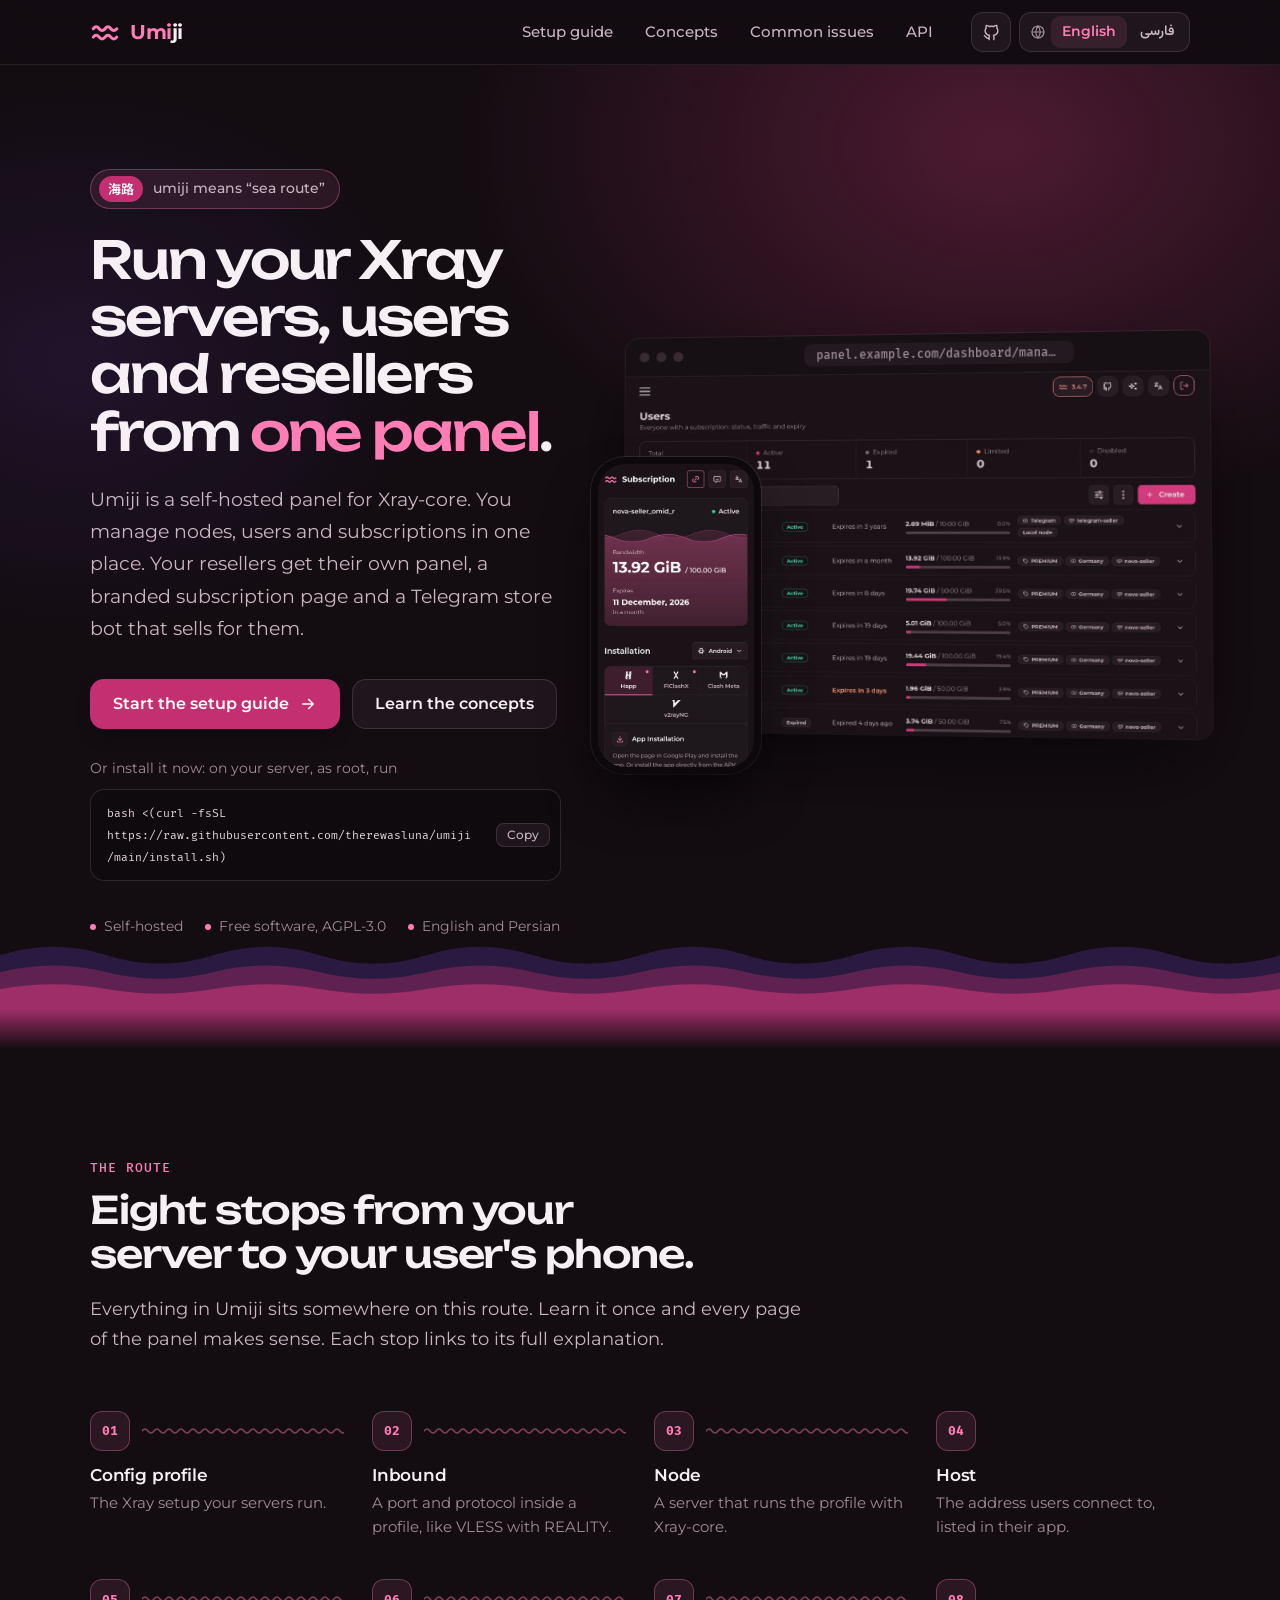
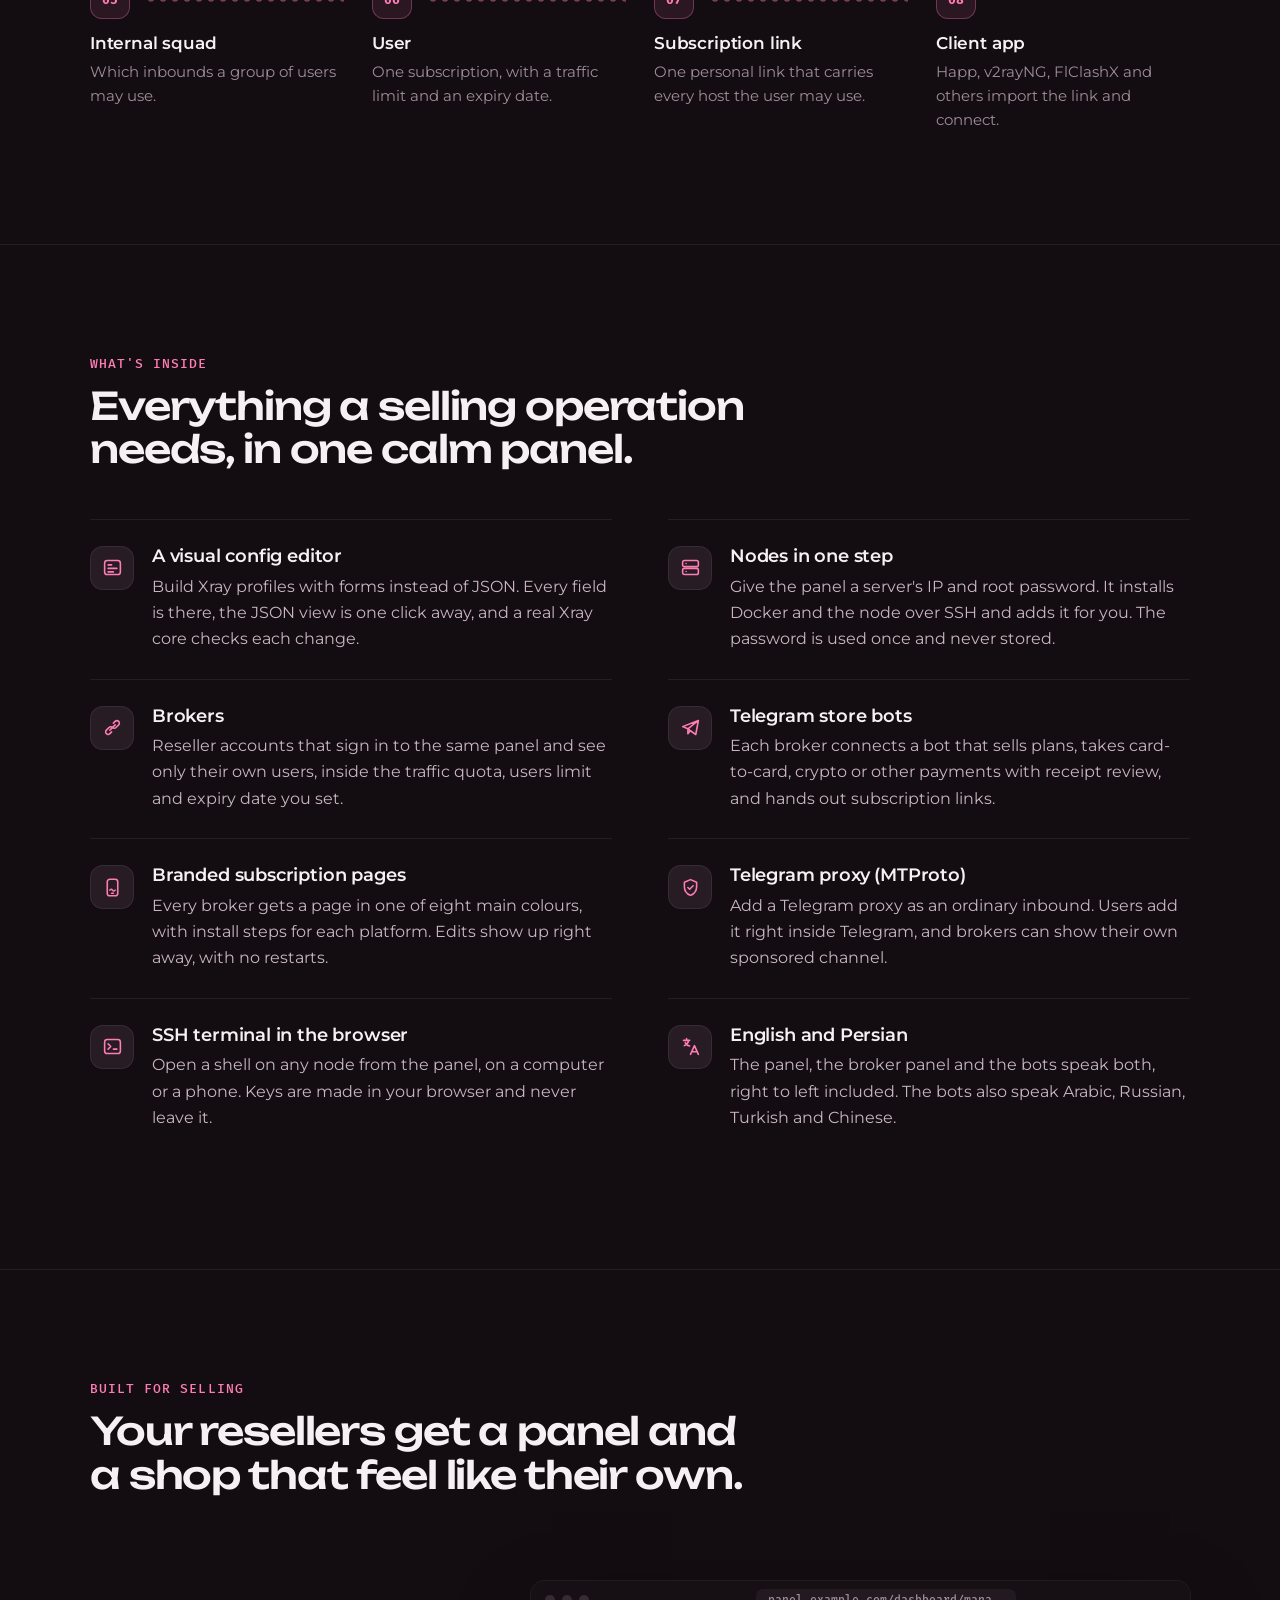
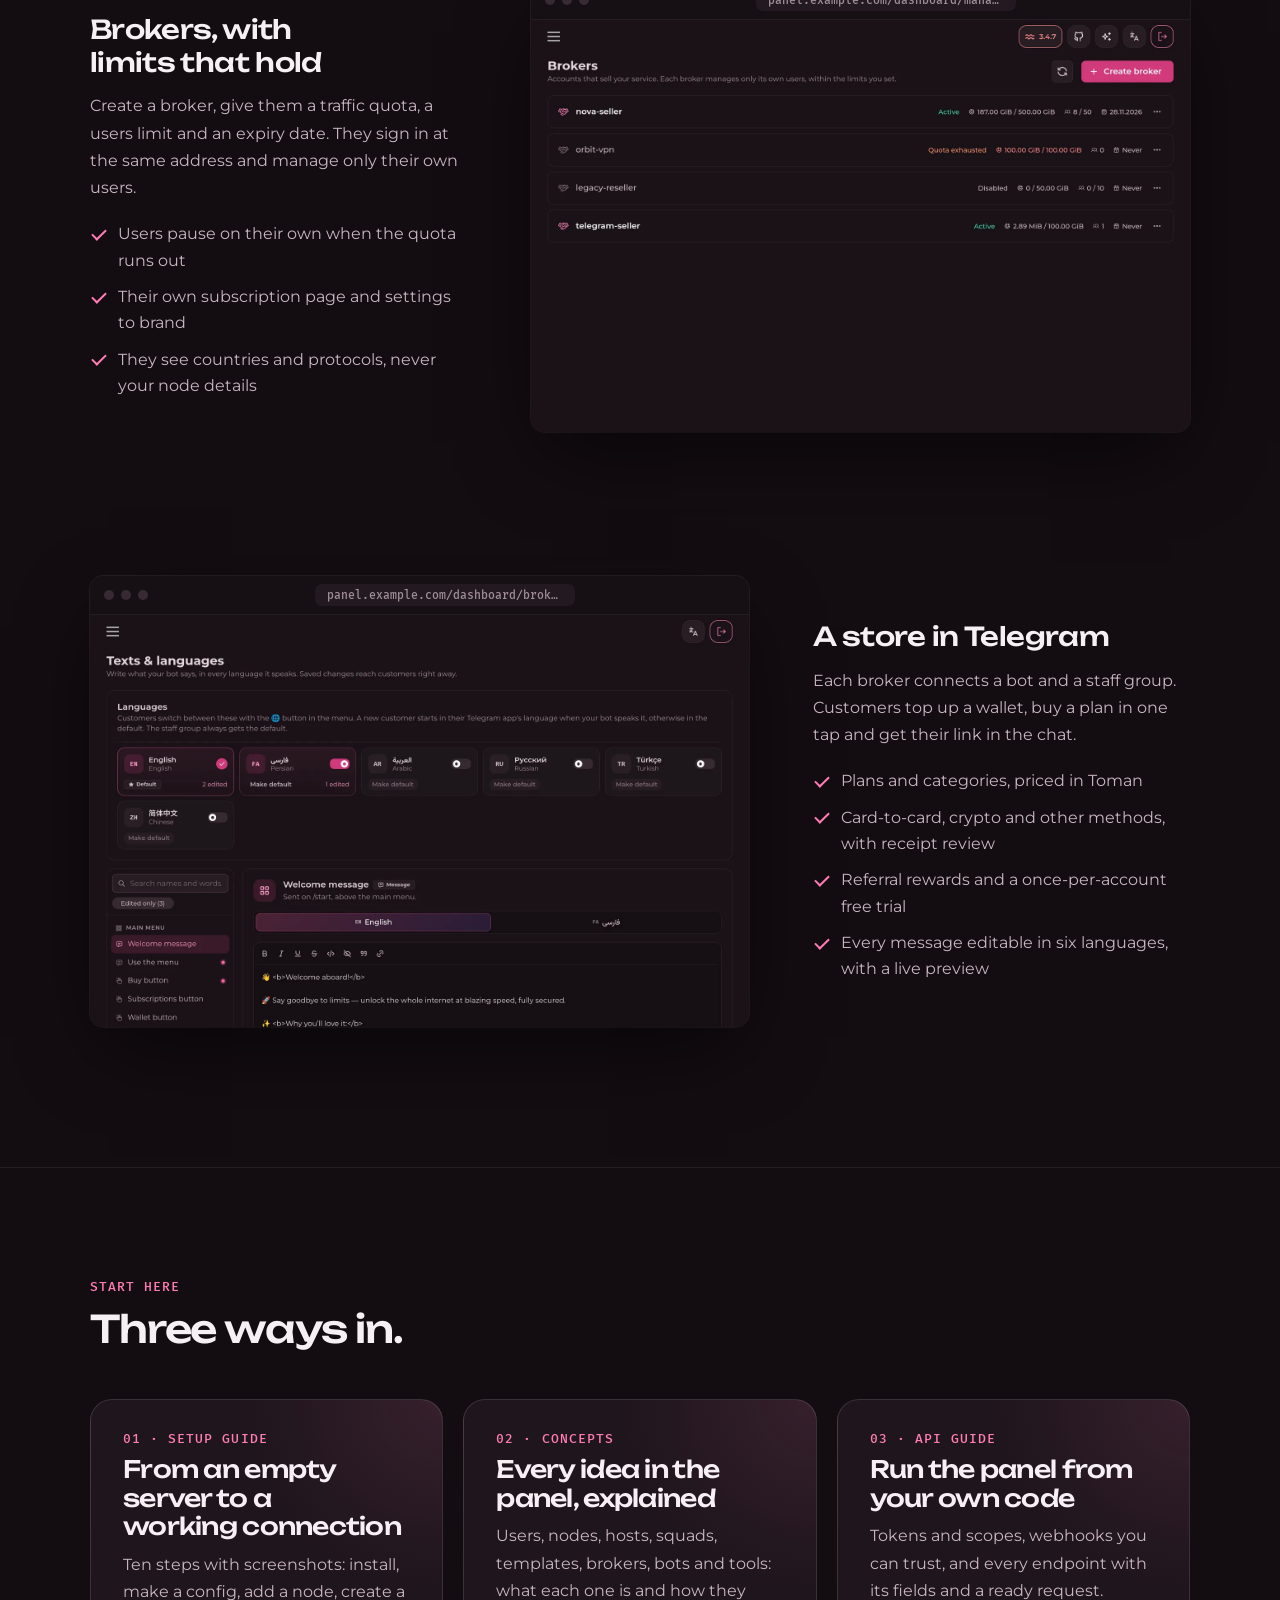
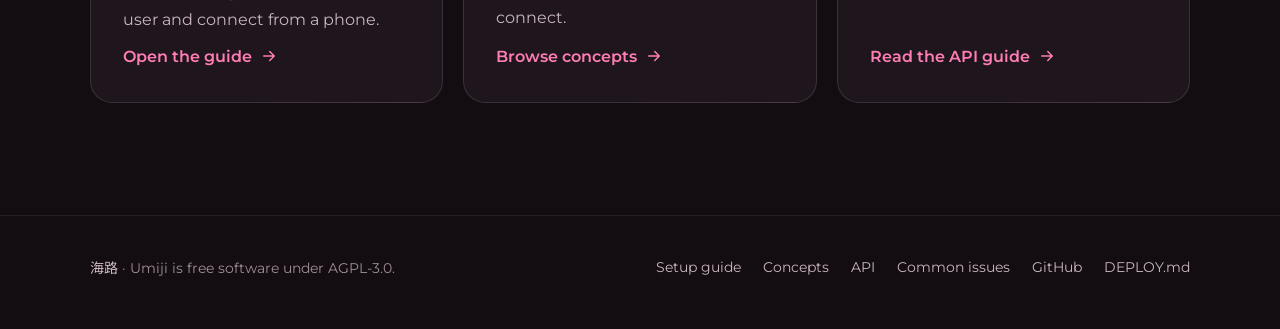
==== commit fe4e7124: "Installer, a shorter setup guide and a Common issues page install.sh installs the panel, the sub pag" ====
--- a/docs/index.html
+++ b/docs/index.html
@@ -44,13 +44,18 @@
                 <nav class="nav" aria-label="Main">
                     <a href="guide/">Setup guide</a>
                     <a href="concepts/">Concepts</a>
+                    <a href="troubleshooting/">Common issues</a>
                     <a href="api/">API</a>
                 </nav>
                 <div class="tools">
                     <a class="icon-btn gh" href="https://github.com/therewasluna/umiji" aria-label="Umiji on GitHub">
                         <svg viewBox="0 0 24 24" fill="none" stroke="currentColor" stroke-width="1.8" stroke-linecap="round" stroke-linejoin="round" aria-hidden="true"><path d="M9 19c-4.3 1.4-4.3-2.5-6-3m12 5v-3.5c0-1 .1-1.4-.5-2 2.8-.3 5.5-1.4 5.5-6a4.6 4.6 0 0 0-1.3-3.2 4.2 4.2 0 0 0-.1-3.2s-1.1-.3-3.5 1.3a12.3 12.3 0 0 0-6.2 0C6.5 2.8 5.4 3.1 5.4 3.1a4.2 4.2 0 0 0-.1 3.2A4.6 4.6 0 0 0 4 9.5c0 4.6 2.7 5.7 5.5 6-.6.6-.6 1.2-.5 2V21" /></svg>
                     </a>
-                    <a class="icon-btn lang-btn" href="fa/" lang="fa" hreflang="fa" aria-label="فارسی، نسخه‌ی فارسی همین صفحه">فارسی</a>
+                    <div class="lang" role="group" aria-label="Language">
+                        <svg viewBox="0 0 24 24" fill="none" stroke="currentColor" stroke-width="1.8" stroke-linecap="round" stroke-linejoin="round" aria-hidden="true"><circle cx="12" cy="12" r="9" /><path d="M3 12h18M12 3a14 14 0 0 1 0 18M12 3a14 14 0 0 0 0 18" /></svg>
+                        <a href="./" lang="en" aria-current="page">English</a>
+                        <a href="fa/" lang="fa" hreflang="fa">فارسی</a>
+                    </div>
                 </div>
             </div>
         </header>
@@ -72,6 +77,10 @@
                                 <svg viewBox="0 0 24 24" fill="none" stroke="currentColor" stroke-width="2" stroke-linecap="round" stroke-linejoin="round" aria-hidden="true"><path d="M5 12h14M13 6l6 6-6 6" /></svg>
                             </a>
                             <a class="btn btn-ghost" href="concepts/">Learn the concepts</a>
+                        </div>
+                        <div class="hero-install">
+                            <p>Or install it now: on your server, as root, run</p>
+                            <pre data-copy class="cmd"><code>bash &lt;(curl -fsSL https://raw.githubusercontent.com/therewasluna/umiji/main/install.sh)</code></pre>
                         </div>
                         <ul class="hero-meta">
                             <li>Self-hosted</li>
@@ -239,6 +248,7 @@
                     <a href="guide/">Setup guide</a>
                     <a href="concepts/">Concepts</a>
                     <a href="api/">API</a>
+                    <a href="troubleshooting/">Common issues</a>
                     <a href="https://github.com/therewasluna/umiji">GitHub</a>
                     <a href="https://github.com/therewasluna/umiji-backend/blob/main/DEPLOY.md">DEPLOY.md</a>
                 </nav>
--- a/docs/assets/site.css
+++ b/docs/assets/site.css
@@ -243,48 +243,94 @@
     gap: 8px;
 }
 
+/* the language switch: both languages, the current one lit */
+.lang {
+    display: inline-flex;
+    align-items: center;
+    gap: 2px;
+    height: 40px;
+    padding: 3px;
+    border-radius: 12px;
+    border: 1px solid var(--line-2);
+    background: var(--surface);
+}
+
+.lang svg {
+    width: 16px;
+    height: 16px;
+    margin-inline: 7px 3px;
+    color: var(--text-3);
+}
+
+.lang a {
+    display: grid;
+    place-items: center;
+    height: 100%;
+    padding: 0 11px;
+    border-radius: 9px;
+    color: var(--text-2);
+    font: 600 13.5px/1 var(--font);
+    white-space: nowrap;
+}
+
+.lang a:lang(fa) {
+    font-family: Vazirmatn, system-ui, sans-serif;
+    font-size: 14px;
+}
+
+.lang a:hover {
+    color: var(--text);
+    background: var(--surface-2);
+    text-decoration: none;
+}
+
+.lang a[aria-current] {
+    color: var(--rose);
+    background: var(--rose-soft);
+}
+
+@media (max-width: 860px) {
+    /* the nav gets a row of its own */
+    .topbar .wrap {
+        flex-wrap: wrap;
+        height: auto;
+        padding-top: 8px;
+        gap: 4px 12px;
+    }
+    .brand {
+        margin-inline-end: auto;
+    }
+    .nav {
+        order: 3;
+        width: calc(100% + 16px);
+        margin: 0 -8px;
+        padding-bottom: 6px;
+        overflow-x: auto;
+        scrollbar-width: none;
+    }
+    html {
+        scroll-padding-top: 116px;
+    }
+}
+
 @media (max-width: 720px) {
-    .topbar .wrap {
-        gap: 12px;
-    }
     .nav a {
         padding: 8px 9px;
         font-size: 14px;
+        white-space: nowrap;
     }
     .tools .gh {
         display: none;
     }
 }
 
-@media (max-width: 420px) {
-    .brand .word {
+@media (max-width: 360px) {
+    .nav a {
+        padding: 8px 5px;
+        font-size: 13px;
+    }
+    .lang svg {
         display: none;
-    }
-    /* three links, a brand and the language button share 328px on a small phone */
-    .topbar .wrap {
-        gap: 8px;
-    }
-    .nav {
-        gap: 0;
-    }
-    .nav a {
-        padding: 8px 7px;
-        font-size: 13.5px;
-        white-space: nowrap;
-    }
-    .lang-btn {
-        width: auto;
-        padding: 0 10px;
-    }
-}
-
-@media (max-width: 350px) {
-    .nav a {
-        padding: 8px 4px;
-        font-size: 12.5px;
-    }
-    .lang-btn {
-        padding: 0 8px;
     }
 }
 
@@ -403,6 +449,23 @@
     display: flex;
     flex-wrap: wrap;
     gap: 12px;
+}
+
+/* the one-line install under the hero's buttons */
+.hero-install {
+    margin-top: 28px;
+    max-width: 34em;
+}
+
+.hero-install p {
+    margin: 0 0 8px;
+    color: var(--text-3);
+    font-size: 14px;
+}
+
+.hero-install pre.cmd {
+    margin: 0;
+    font-size: 13px;
 }
 
 .hero-meta {
@@ -787,6 +850,15 @@
     list-style: none;
     display: grid;
     gap: 10px;
+}
+
+.checks + p {
+    margin-top: 20px;
+}
+
+/* the hardware table: keep "1 core" and "10 GB" on one line */
+html[lang="en"] .data.hw td + td {
+    white-space: nowrap;
 }
 
 .checks li {
@@ -1266,6 +1338,8 @@
 
 .do li {
     position: relative;
+    /* grid items grow to fit a <pre>'s longest line; this lets the pre scroll instead */
+    min-width: 0;
     padding-block: 10px;
     padding-inline: 44px 0;
     color: var(--text-2);
@@ -1838,16 +1912,6 @@
         var(--surface);
 }
 
-/* the language switch in the top bar */
-.lang-btn {
-    width: auto;
-    padding: 0 12px;
-    font: 600 14px/1 var(--font);
-}
-
-.lang-btn:lang(fa) {
-    font-family: Vazirmatn, system-ui, sans-serif;
-}
 
 
 /* ---------- API guide ---------- */
@@ -2171,6 +2235,11 @@
 
 table.data tr:last-child td {
     border-bottom: 0;
+}
+
+/* a label in the first column breaks between words, never inside one */
+table.data td:first-child > code {
+    word-break: normal;
 }
 
 table.data th {
@@ -2744,3 +2813,206 @@
 :root[lang='fa'] :is(#reference, #error-table) [lang='en'] {
     font-family: Montserrat, Vazirmatn, system-ui, sans-serif;
 }
+
+/* ---------- installer and one-command boxes (setup guide) ---------- */
+
+/* one command per box, so each can be copied and run on its own */
+pre.cmd {
+    margin: 10px 0;
+    padding: 12px 84px 12px 16px;
+    /* long commands wrap on screen; the copy button still copies one line */
+    white-space: pre-wrap;
+    overflow-wrap: anywhere;
+}
+
+pre.cmd .copy-btn {
+    top: 50%;
+    transform: translateY(-50%);
+}
+
+/* the contents of a file, not a command: its path sits on top */
+pre[data-file] {
+    padding-top: 42px;
+}
+
+pre[data-file]::before {
+    content: attr(data-file);
+    position: absolute;
+    top: 13px;
+    left: 20px;
+    color: #8b7581;
+    font: 500 12px/1 var(--mono);
+}
+
+.step kbd {
+    display: inline-block;
+    min-width: 1.6em;
+    padding: 0.05em 0.45em;
+    border-radius: 6px;
+    border: 1px solid var(--line-2);
+    border-bottom-width: 2px;
+    background: var(--surface-2);
+    color: var(--text);
+    font: 500 0.82em/1.5 var(--mono);
+    text-align: center;
+}
+
+.tabs [role='tabpanel'] {
+    padding-top: 6px;
+}
+
+.tabs [role='tabpanel'] > p {
+    max-width: 44em;
+    margin-top: 12px;
+    color: var(--text-2);
+}
+
+/* what the installer looks like on screen */
+.term {
+    direction: ltr;
+    max-width: 46em;
+    margin: 22px 0;
+    overflow: hidden;
+    border-radius: 14px;
+    border: 1px solid var(--line-2);
+    background: #0f0a0d;
+    box-shadow: 0 24px 60px -28px rgba(0, 0, 0, 0.7);
+}
+
+.term-bar {
+    display: flex;
+    align-items: center;
+    gap: 7px;
+    padding: 11px 14px;
+    border-bottom: 1px solid var(--line);
+    background: #160f14;
+}
+
+.term-bar i {
+    width: 10px;
+    height: 10px;
+    border-radius: 50%;
+    background: rgba(255, 255, 255, 0.14);
+}
+
+.term-bar span {
+    margin-left: 8px;
+    color: #8b7581;
+    font: 500 12px/1 var(--mono);
+}
+
+.term pre {
+    margin: 0;
+    max-width: none;
+    border: 0;
+    border-radius: 0;
+    font-size: 13px;
+    line-height: 1.65;
+}
+
+.term b {
+    color: #f6eff3;
+    font-weight: 500;
+}
+
+.term .r {
+    color: var(--rose);
+}
+
+.term .ok {
+    color: var(--teal);
+}
+
+.term .h {
+    color: var(--rose);
+    font-weight: 500;
+}
+
+.term .d {
+    color: #8b7581;
+}
+
+/* the by-hand install, folded away under the installer */
+details.manual {
+    max-width: 46em;
+    margin: 26px 0;
+    border-radius: 14px;
+    border: 1px solid var(--line-2);
+    background: var(--surface);
+}
+
+details.manual > summary {
+    display: flex;
+    align-items: center;
+    gap: 10px;
+    padding: 15px 18px;
+    border-radius: 14px;
+    color: var(--text);
+    font-weight: 600;
+    cursor: pointer;
+    list-style: none;
+}
+
+details.manual > summary::-webkit-details-marker {
+    display: none;
+}
+
+details.manual > summary::before {
+    content: '';
+    flex: none;
+    width: 8px;
+    height: 8px;
+    border-right: 2px solid var(--rose);
+    border-bottom: 2px solid var(--rose);
+    transform: rotate(-45deg);
+    transition: transform 0.15s;
+}
+
+:root[lang='fa'] details.manual:not([open]) > summary::before {
+    transform: rotate(135deg);
+}
+
+details.manual[open] > summary::before {
+    transform: rotate(45deg);
+}
+
+details.manual > summary:hover {
+    color: var(--rose);
+}
+
+details.manual > summary:focus-visible {
+    outline: 2px solid var(--rose);
+    outline-offset: 2px;
+}
+
+details.manual > :not(summary) {
+    margin-inline: 18px;
+}
+
+details.manual > :last-child {
+    margin-bottom: 18px;
+}
+
+details.manual > p {
+    color: var(--text-2);
+}
+
+.step .table-wrap {
+    max-width: 46em;
+}
+
+@media (max-width: 520px) {
+    details.manual > :not(summary) {
+        margin-inline: 12px;
+    }
+
+    /* on a phone the copy button sits above the command, so the command gets the whole width */
+    pre.cmd {
+        padding: 42px 14px 12px;
+    }
+
+    pre.cmd .copy-btn {
+        top: 8px;
+        transform: none;
+    }
+}
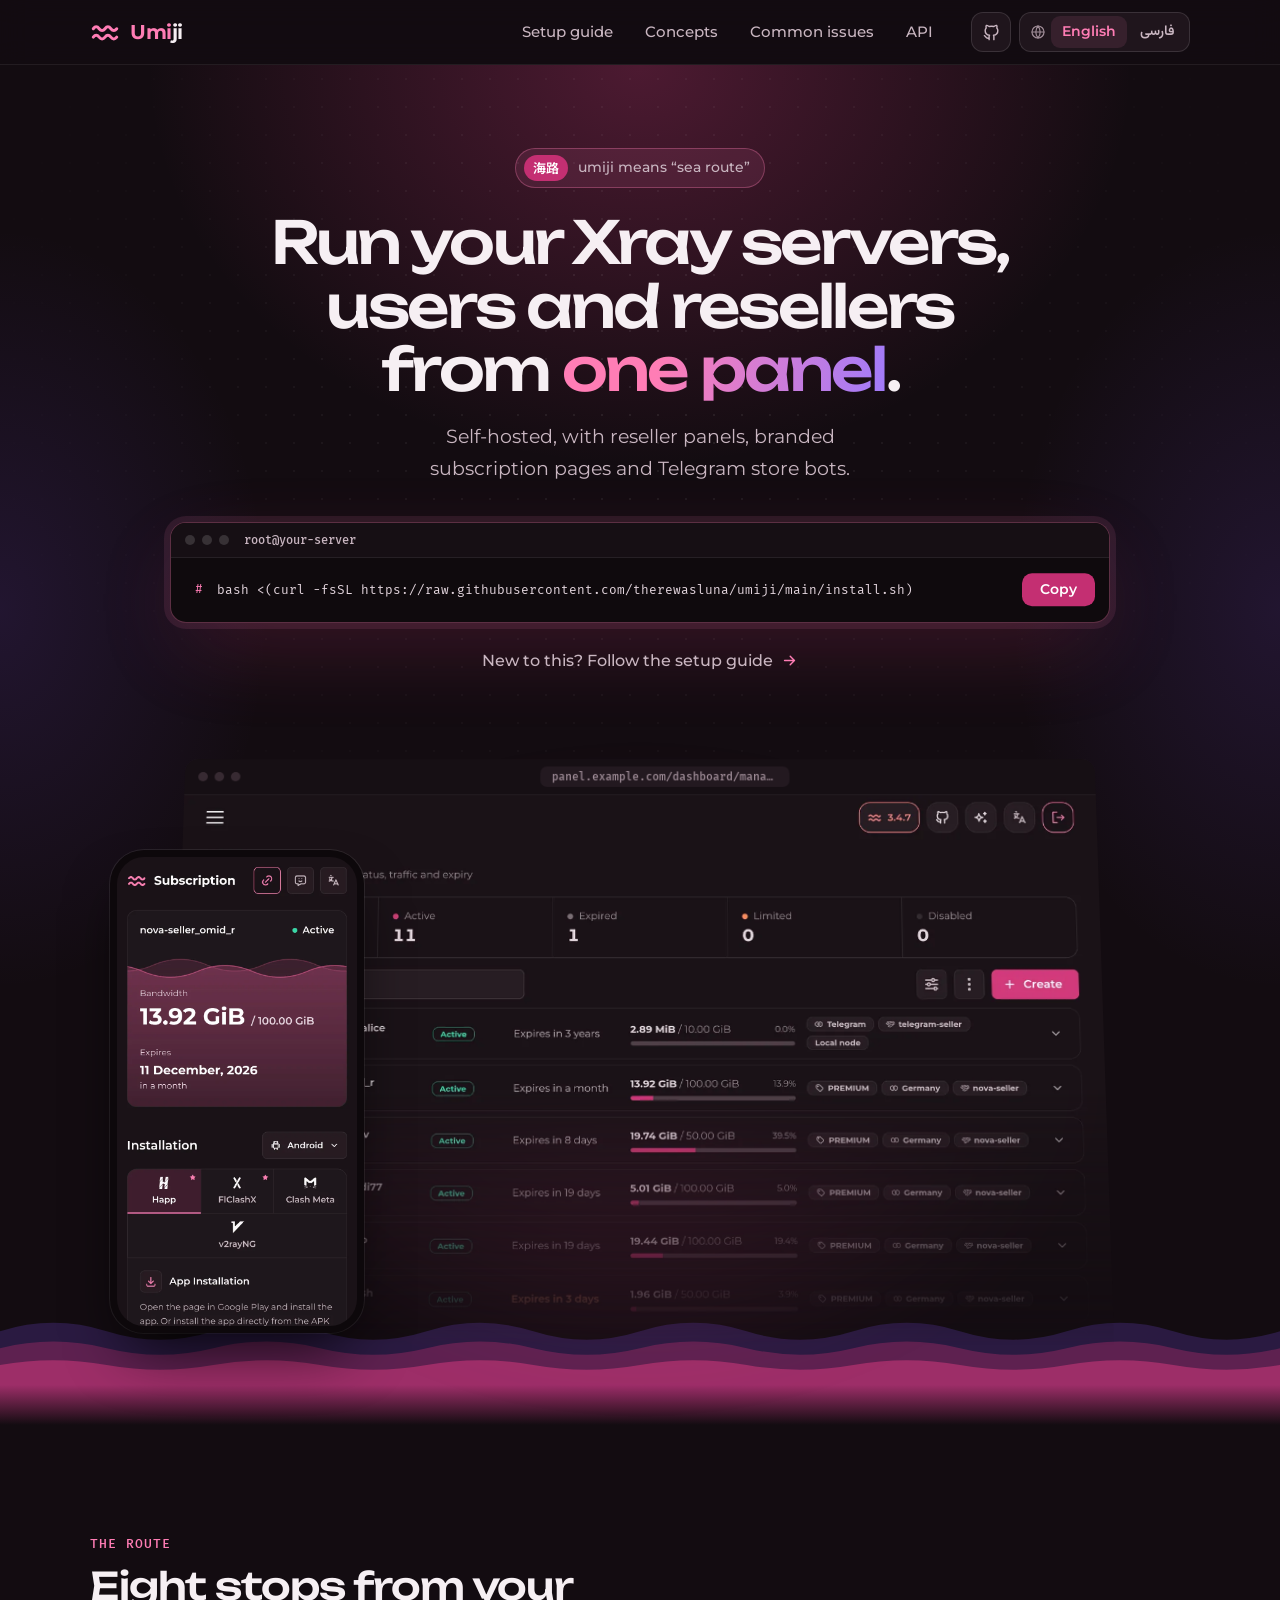
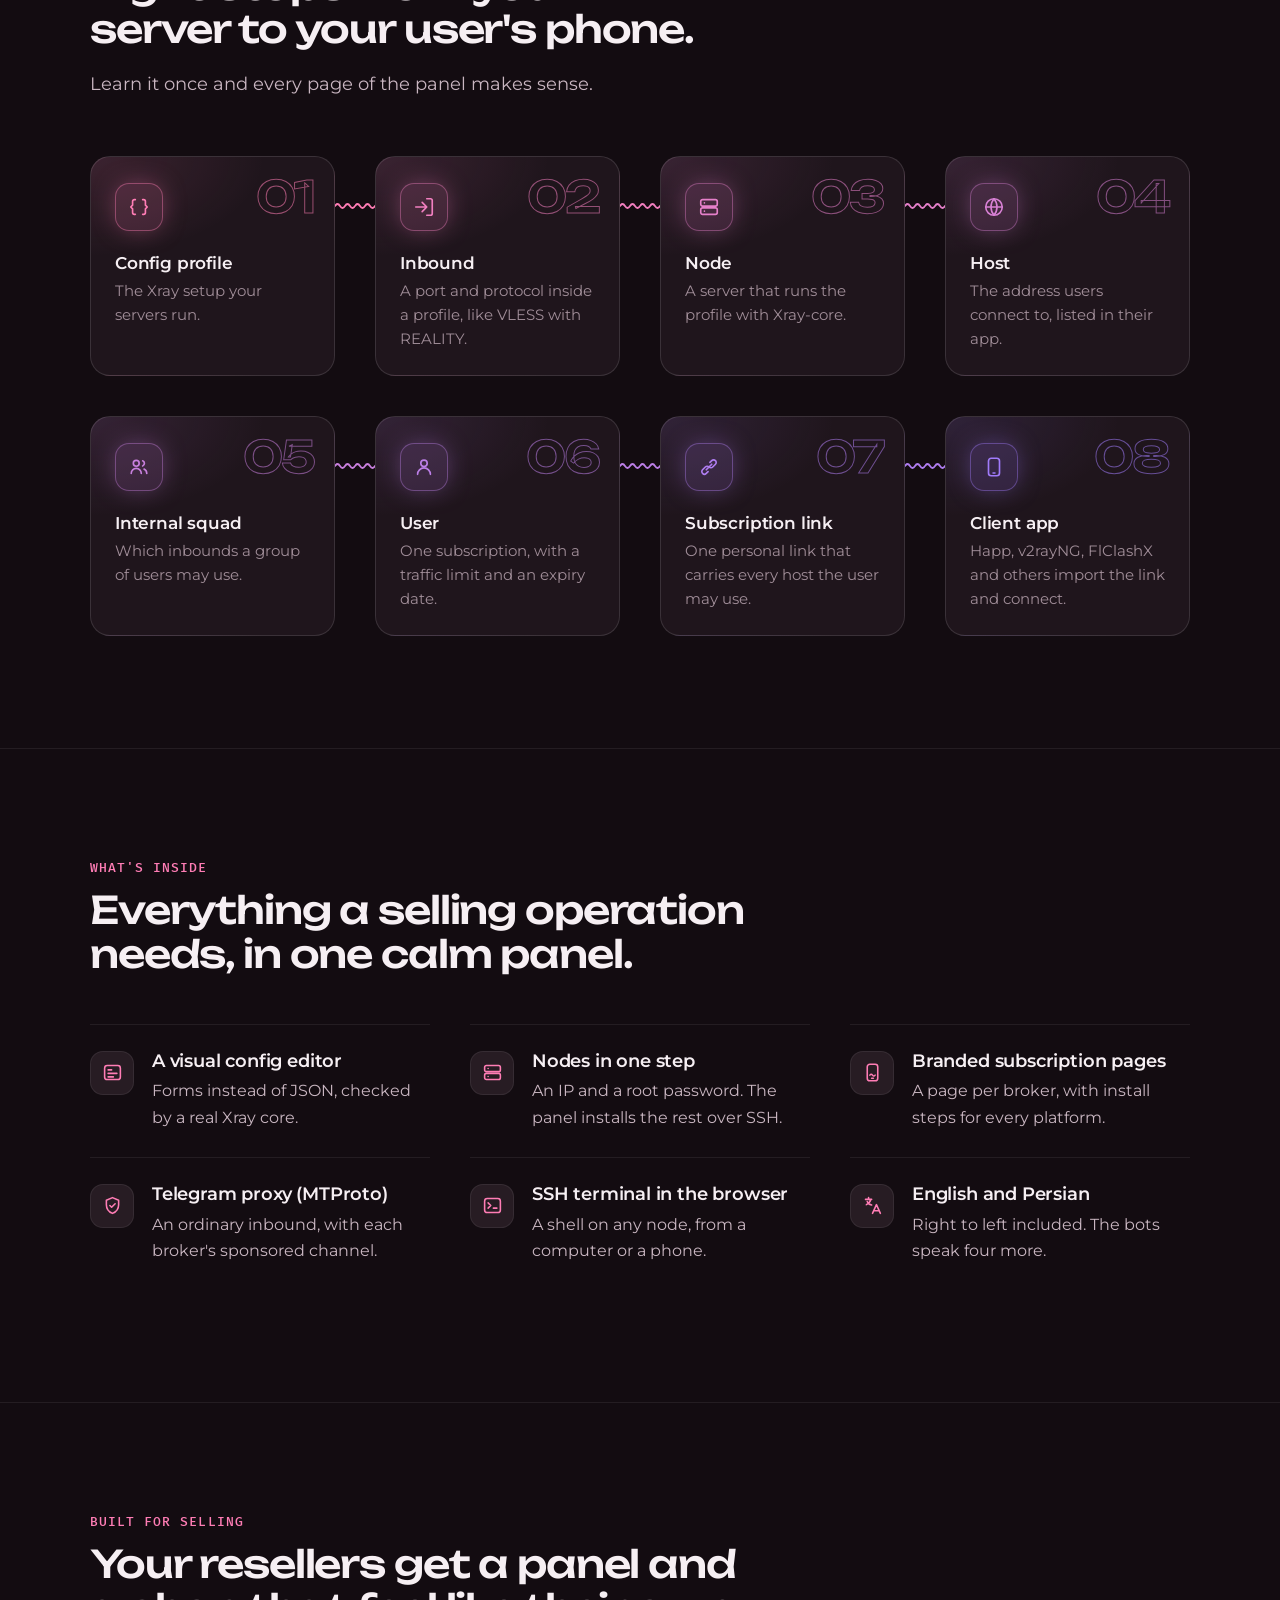
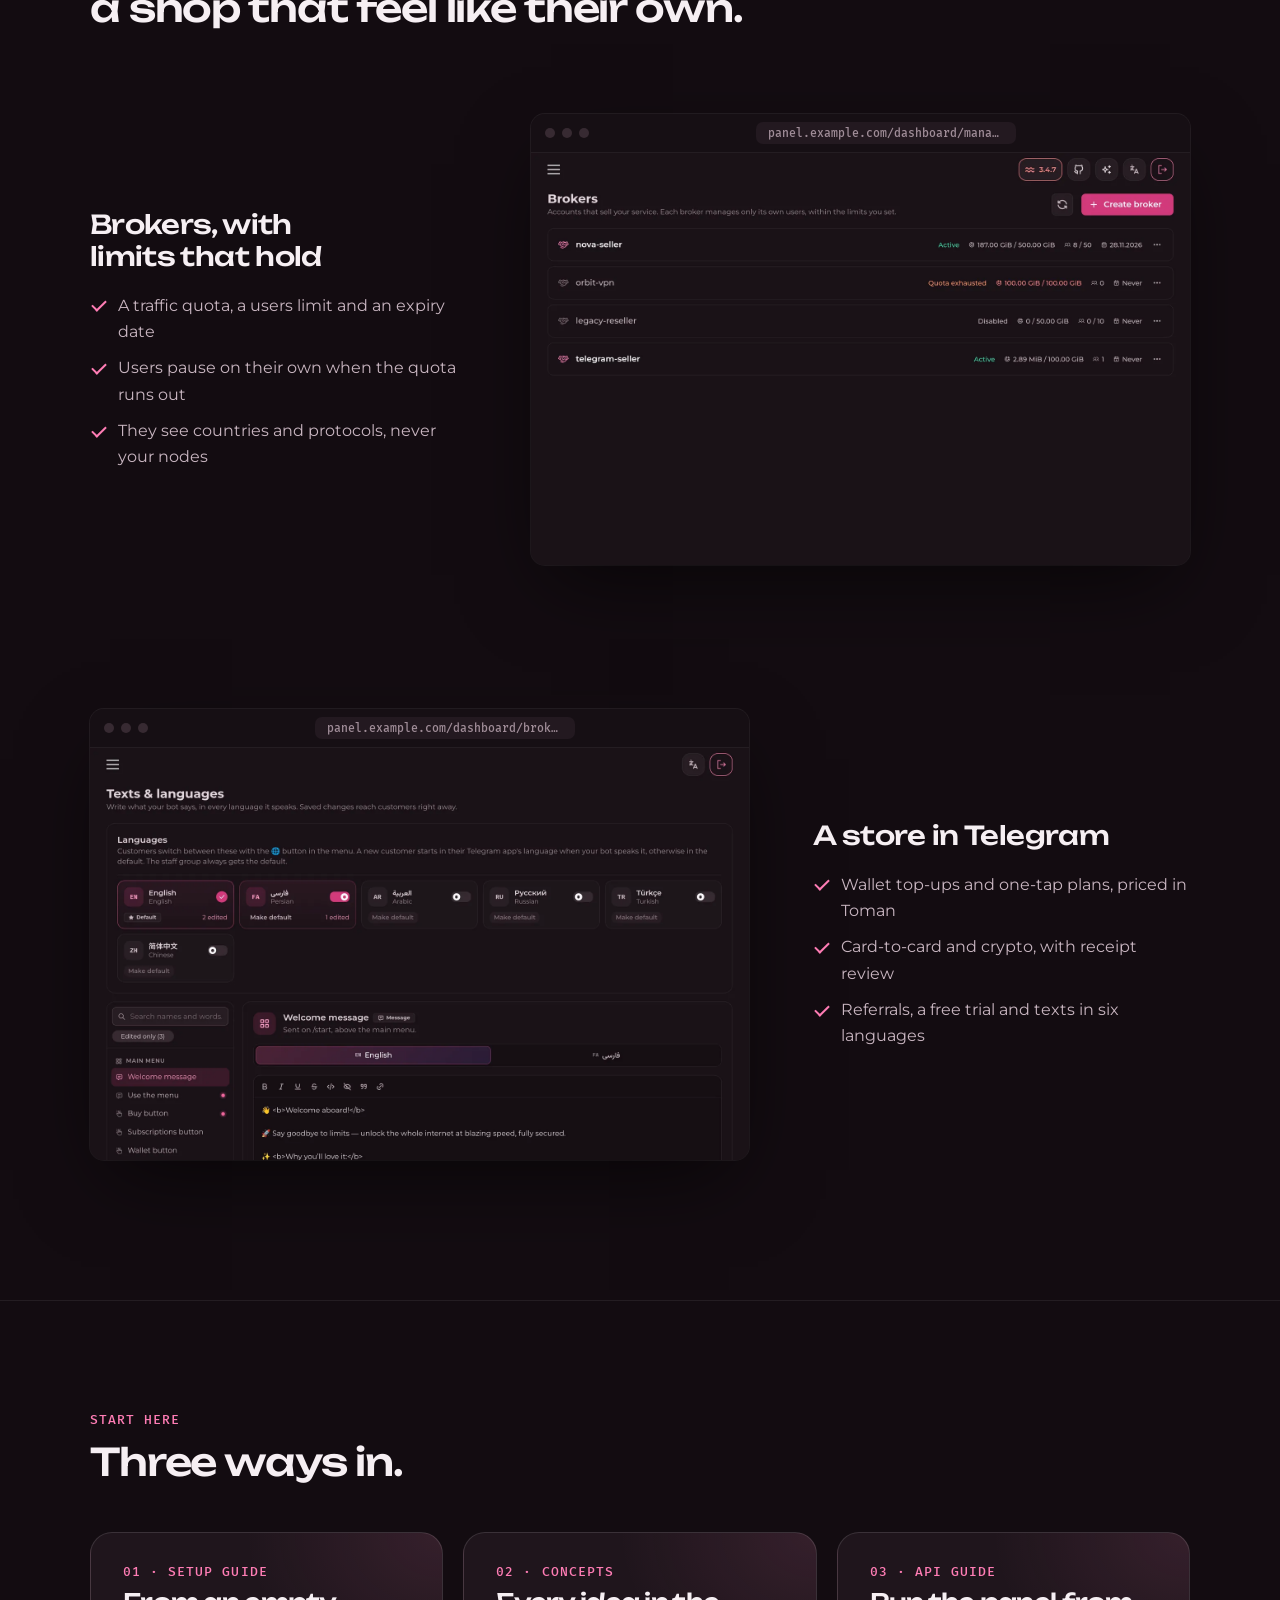
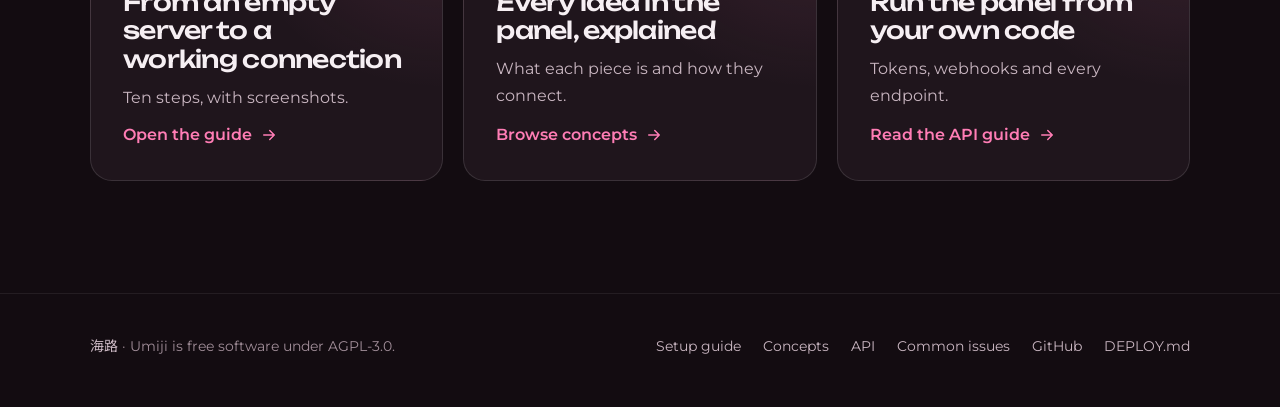
==== commit 5af1b6e5: "Wiki home: install command up front, route cards, less text The hero is centred: a short headline, o" ====
--- a/docs/index.html
+++ b/docs/index.html
@@ -62,33 +62,22 @@
 
         <main id="main">
             <section class="hero">
-                <div class="wrap hero-grid">
-                    <div>
-                        <span class="eyebrow"><b lang="ja">海路</b> umiji means “sea route”</span>
-                        <h1>Run your Xray servers, users and resellers from <em>one panel</em>.</h1>
-                        <p class="lede">
-                            Umiji is a self-hosted panel for Xray-core. You manage nodes, users and subscriptions in one
-                            place. Your resellers get their own panel, a branded subscription page and a Telegram store
-                            bot that sells for them.
-                        </p>
-                        <div class="cta">
-                            <a class="btn btn-primary" href="guide/">
-                                Start the setup guide
-                                <svg viewBox="0 0 24 24" fill="none" stroke="currentColor" stroke-width="2" stroke-linecap="round" stroke-linejoin="round" aria-hidden="true"><path d="M5 12h14M13 6l6 6-6 6" /></svg>
-                            </a>
-                            <a class="btn btn-ghost" href="concepts/">Learn the concepts</a>
-                        </div>
-                        <div class="hero-install">
-                            <p>Or install it now: on your server, as root, run</p>
-                            <pre data-copy class="cmd"><code>bash &lt;(curl -fsSL https://raw.githubusercontent.com/therewasluna/umiji/main/install.sh)</code></pre>
-                        </div>
-                        <ul class="hero-meta">
-                            <li>Self-hosted</li>
-                            <li>Free software, AGPL-3.0</li>
-                            <li>English and Persian</li>
-                        </ul>
-                    </div>
-
+                <div class="wrap hero-copy">
+                    <span class="eyebrow"><b lang="ja">海路</b> umiji means “sea route”</span>
+                    <h1>Run your Xray servers, users and resellers from <em>one panel</em>.</h1>
+                    <p class="lede">Self-hosted, with reseller panels, branded subscription pages and Telegram store bots.</p>
+
+                    <div class="term">
+                        <div class="term-bar"><i aria-hidden="true"></i><i aria-hidden="true"></i><i aria-hidden="true"></i><span>root@your-server</span></div>
+                        <pre data-copy class="cmd"><code>bash &lt;(curl -fsSL https://raw.githubusercontent.com/therewasluna/umiji/main/install.sh)</code></pre>
+                    </div>
+                    <a class="hero-link" href="guide/">
+                        New to this? Follow the setup guide
+                        <svg viewBox="0 0 24 24" fill="none" stroke="currentColor" stroke-width="2" stroke-linecap="round" stroke-linejoin="round" aria-hidden="true"><path d="M5 12h14M13 6l6 6-6 6" /></svg>
+                    </a>
+                </div>
+
+                <div class="wrap">
                     <div class="stage">
                         <div class="window">
                             <div class="window-bar" aria-hidden="true"><i></i><i></i><i></i><span>panel.example.com/dashboard/management/users</span></div>
@@ -111,19 +100,16 @@
                 <div class="wrap">
                     <span class="kicker">The route</span>
                     <h2 id="route-title">Eight stops from your server to your user's phone.</h2>
-                    <p class="intro">
-                        Everything in Umiji sits somewhere on this route. Learn it once and every page of the panel makes
-                        sense. Each stop links to its full explanation.
-                    </p>
+                    <p class="intro">Learn it once and every page of the panel makes sense.</p>
                     <ol class="route">
-                        <li><a href="concepts/#config-profile"><div class="stop"></div><h3>Config profile</h3><p>The Xray setup your servers run.</p></a></li>
-                        <li><a href="concepts/#inbound"><div class="stop"></div><h3>Inbound</h3><p>A port and protocol inside a profile, like VLESS with REALITY.</p></a></li>
-                        <li><a href="concepts/#node"><div class="stop"></div><h3>Node</h3><p>A server that runs the profile with Xray-core.</p></a></li>
-                        <li><a href="concepts/#host"><div class="stop"></div><h3>Host</h3><p>The address users connect to, listed in their app.</p></a></li>
-                        <li><a href="concepts/#internal-squad"><div class="stop"></div><h3>Internal squad</h3><p>Which inbounds a group of users may use.</p></a></li>
-                        <li><a href="concepts/#user"><div class="stop"></div><h3>User</h3><p>One subscription, with a traffic limit and an expiry date.</p></a></li>
-                        <li><a href="concepts/#subscription-link"><div class="stop"></div><h3>Subscription link</h3><p>One personal link that carries every host the user may use.</p></a></li>
-                        <li><a href="concepts/#client-app"><div class="stop"></div><h3>Client app</h3><p>Happ, v2rayNG, FlClashX and others import the link and connect.</p></a></li>
+                        <li><a href="concepts/#config-profile"><span class="stop" aria-hidden="true"><svg viewBox="0 0 24 24" fill="none" stroke="currentColor" stroke-width="1.8" stroke-linecap="round" stroke-linejoin="round"><path d="M8 4H7a2 2 0 0 0-2 2v4l-2 2 2 2v4a2 2 0 0 0 2 2h1M16 4h1a2 2 0 0 1 2 2v4l2 2-2 2v4a2 2 0 0 1-2 2h-1" /></svg></span><h3>Config profile</h3><p>The Xray setup your servers run.</p></a></li>
+                        <li><a href="concepts/#inbound"><span class="stop" aria-hidden="true"><svg viewBox="0 0 24 24" fill="none" stroke="currentColor" stroke-width="1.8" stroke-linecap="round" stroke-linejoin="round"><path d="M15 3h4a2 2 0 0 1 2 2v14a2 2 0 0 1-2 2h-4M10 17l5-5-5-5M15 12H3" /></svg></span><h3>Inbound</h3><p>A port and protocol inside a profile, like VLESS with REALITY.</p></a></li>
+                        <li><a href="concepts/#node"><span class="stop" aria-hidden="true"><svg viewBox="0 0 24 24" fill="none" stroke="currentColor" stroke-width="1.8" stroke-linecap="round" stroke-linejoin="round"><rect x="3" y="4" width="18" height="7" rx="2" /><rect x="3" y="13" width="18" height="7" rx="2" /><path d="M7 7.5h.01M7 16.5h.01" /></svg></span><h3>Node</h3><p>A server that runs the profile with Xray-core.</p></a></li>
+                        <li><a href="concepts/#host"><span class="stop" aria-hidden="true"><svg viewBox="0 0 24 24" fill="none" stroke="currentColor" stroke-width="1.8" stroke-linecap="round" stroke-linejoin="round"><circle cx="12" cy="12" r="9" /><path d="M3 12h18M12 3a14 14 0 0 1 0 18M12 3a14 14 0 0 0 0 18" /></svg></span><h3>Host</h3><p>The address users connect to, listed in their app.</p></a></li>
+                        <li><a href="concepts/#internal-squad"><span class="stop" aria-hidden="true"><svg viewBox="0 0 24 24" fill="none" stroke="currentColor" stroke-width="1.8" stroke-linecap="round" stroke-linejoin="round"><circle cx="9" cy="8" r="3.2" /><path d="M3.5 19a5.5 5.5 0 0 1 11 0M16 5.2a3 3 0 0 1 0 5.6M17.5 14.2a5.5 5.5 0 0 1 3 4.8" /></svg></span><h3>Internal squad</h3><p>Which inbounds a group of users may use.</p></a></li>
+                        <li><a href="concepts/#user"><span class="stop" aria-hidden="true"><svg viewBox="0 0 24 24" fill="none" stroke="currentColor" stroke-width="1.8" stroke-linecap="round" stroke-linejoin="round"><circle cx="12" cy="8" r="3.5" /><path d="M5 20a7 7 0 0 1 14 0" /></svg></span><h3>User</h3><p>One subscription, with a traffic limit and an expiry date.</p></a></li>
+                        <li><a href="concepts/#subscription-link"><span class="stop" aria-hidden="true"><svg viewBox="0 0 24 24" fill="none" stroke="currentColor" stroke-width="1.8" stroke-linecap="round" stroke-linejoin="round"><path d="M11 17l-2 2a2.8 2.8 0 0 1-4-4l3-3a2.8 2.8 0 0 1 4 0" /><path d="M13 7l2-2a2.8 2.8 0 0 1 4 4l-3 3a2.8 2.8 0 0 1-4 0" /><path d="M9 15l6-6" /></svg></span><h3>Subscription link</h3><p>One personal link that carries every host the user may use.</p></a></li>
+                        <li><a href="concepts/#client-app"><span class="stop" aria-hidden="true"><svg viewBox="0 0 24 24" fill="none" stroke="currentColor" stroke-width="1.8" stroke-linecap="round" stroke-linejoin="round"><rect x="6" y="2.5" width="12" height="19" rx="3" /><path d="M11 18.5h2" /></svg></span><h3>Client app</h3><p>Happ, v2rayNG, FlClashX and others import the link and connect.</p></a></li>
                     </ol>
                 </div>
             </section>
@@ -135,35 +121,27 @@
                     <div class="features">
                         <div class="feature">
                             <span class="ico"><svg viewBox="0 0 24 24" fill="none" stroke="currentColor" stroke-width="1.8" stroke-linecap="round" stroke-linejoin="round" aria-hidden="true"><rect x="3" y="4" width="18" height="16" rx="3" /><path d="M7 9h4M7 13h10M7 17h6" /></svg></span>
-                            <div><h3>A visual config editor</h3><p>Build Xray profiles with forms instead of JSON. Every field is there, the JSON view is one click away, and a real Xray core checks each change.</p></div>
+                            <div><h3>A visual config editor</h3><p>Forms instead of JSON, checked by a real Xray core.</p></div>
                         </div>
                         <div class="feature">
                             <span class="ico"><svg viewBox="0 0 24 24" fill="none" stroke="currentColor" stroke-width="1.8" stroke-linecap="round" stroke-linejoin="round" aria-hidden="true"><rect x="3" y="4" width="18" height="7" rx="2" /><rect x="3" y="13" width="18" height="7" rx="2" /><path d="M7 7.5h.01M7 16.5h.01" /></svg></span>
-                            <div><h3>Nodes in one step</h3><p>Give the panel a server's IP and root password. It installs Docker and the node over SSH and adds it for you. The password is used once and never stored.</p></div>
-                        </div>
-                        <div class="feature">
-                            <span class="ico"><svg viewBox="0 0 24 24" fill="none" stroke="currentColor" stroke-width="1.8" stroke-linecap="round" stroke-linejoin="round" aria-hidden="true"><path d="M11 17l-2 2a2.8 2.8 0 0 1-4-4l3-3a2.8 2.8 0 0 1 4 0" /><path d="M13 7l2-2a2.8 2.8 0 0 1 4 4l-3 3a2.8 2.8 0 0 1-4 0" /><path d="M9 15l6-6" /></svg></span>
-                            <div><h3>Brokers</h3><p>Reseller accounts that sign in to the same panel and see only their own users, inside the traffic quota, users limit and expiry date you set.</p></div>
-                        </div>
-                        <div class="feature">
-                            <span class="ico"><svg viewBox="0 0 24 24" fill="none" stroke="currentColor" stroke-width="1.8" stroke-linecap="round" stroke-linejoin="round" aria-hidden="true"><path d="M21 4L3 11l6 2.5M21 4l-3 16-9-6.5M21 4L9 13.5V19l3-3.5" /></svg></span>
-                            <div><h3>Telegram store bots</h3><p>Each broker connects a bot that sells plans, takes card-to-card, crypto or other payments with receipt review, and hands out subscription links.</p></div>
+                            <div><h3>Nodes in one step</h3><p>An IP and a root password. The panel installs the rest over SSH.</p></div>
                         </div>
                         <div class="feature">
                             <span class="ico"><svg viewBox="0 0 24 24" fill="none" stroke="currentColor" stroke-width="1.8" stroke-linecap="round" stroke-linejoin="round" aria-hidden="true"><rect x="6" y="2.5" width="12" height="19" rx="3" /><path d="M9 15q1.5-2 3 0t3 0M11 18.5h2" /></svg></span>
-                            <div><h3>Branded subscription pages</h3><p>Every broker gets a page in one of eight main colours, with install steps for each platform. Edits show up right away, with no restarts.</p></div>
+                            <div><h3>Branded subscription pages</h3><p>A page per broker, with install steps for every platform.</p></div>
                         </div>
                         <div class="feature">
                             <span class="ico"><svg viewBox="0 0 24 24" fill="none" stroke="currentColor" stroke-width="1.8" stroke-linecap="round" stroke-linejoin="round" aria-hidden="true"><path d="M12 3l7 3v5c0 4.5-3 8.3-7 10-4-1.7-7-5.5-7-10V6z" /><path d="M9 12l2 2 4-4" /></svg></span>
-                            <div><h3>Telegram proxy (MTProto)</h3><p>Add a Telegram proxy as an ordinary inbound. Users add it right inside Telegram, and brokers can show their own sponsored channel.</p></div>
+                            <div><h3>Telegram proxy (MTProto)</h3><p>An ordinary inbound, with each broker's sponsored channel.</p></div>
                         </div>
                         <div class="feature">
                             <span class="ico"><svg viewBox="0 0 24 24" fill="none" stroke="currentColor" stroke-width="1.8" stroke-linecap="round" stroke-linejoin="round" aria-hidden="true"><rect x="3" y="4" width="18" height="16" rx="3" /><path d="M7 9l3 3-3 3M13 15h4" /></svg></span>
-                            <div><h3>SSH terminal in the browser</h3><p>Open a shell on any node from the panel, on a computer or a phone. Keys are made in your browser and never leave it.</p></div>
+                            <div><h3>SSH terminal in the browser</h3><p>A shell on any node, from a computer or a phone.</p></div>
                         </div>
                         <div class="feature">
                             <span class="ico"><svg viewBox="0 0 24 24" fill="none" stroke="currentColor" stroke-width="1.8" stroke-linecap="round" stroke-linejoin="round" aria-hidden="true"><path d="M4 5h7M7.5 3v2M5 11c2.5-1 4.5-3.5 5-6M6 7.5c1 2 3 3.5 5 4" /><path d="M12 21l4.5-10 4.5 10M13.5 18h6" /></svg></span>
-                            <div><h3>English and Persian</h3><p>The panel, the broker panel and the bots speak both, right to left included. The bots also speak Arabic, Russian, Turkish and Chinese.</p></div>
+                            <div><h3>English and Persian</h3><p>Right to left included. The bots speak four more.</p></div>
                         </div>
                     </div>
                 </div>
@@ -177,11 +155,10 @@
                     <div class="showcase">
                         <div class="copy">
                             <h3>Brokers, with limits that hold</h3>
-                            <p>Create a broker, give them a traffic quota, a users limit and an expiry date. They sign in at the same address and manage only their own users.</p>
                             <ul class="checks">
+                                <li>A traffic quota, a users limit and an expiry date</li>
                                 <li>Users pause on their own when the quota runs out</li>
-                                <li>Their own subscription page and settings to brand</li>
-                                <li>They see countries and protocols, never your node details</li>
+                                <li>They see countries and protocols, never your nodes</li>
                             </ul>
                         </div>
                         <figure class="shot">
@@ -195,12 +172,10 @@
                     <div class="showcase flip">
                         <div class="copy">
                             <h3>A store in Telegram</h3>
-                            <p>Each broker connects a bot and a staff group. Customers top up a wallet, buy a plan in one tap and get their link in the chat.</p>
                             <ul class="checks">
-                                <li>Plans and categories, priced in Toman</li>
-                                <li>Card-to-card, crypto and other methods, with receipt review</li>
-                                <li>Referral rewards and a once-per-account free trial</li>
-                                <li>Every message editable in six languages, with a live preview</li>
+                                <li>Wallet top-ups and one-tap plans, priced in Toman</li>
+                                <li>Card-to-card and crypto, with receipt review</li>
+                                <li>Referrals, a free trial and texts in six languages</li>
                             </ul>
                         </div>
                         <figure class="shot">
@@ -221,19 +196,19 @@
                         <a class="door" href="guide/">
                             <span class="n">01 · Setup guide</span>
                             <h3>From an empty server to a working connection</h3>
-                            <p>Ten steps with screenshots: install, make a config, add a node, create a user and connect from a phone.</p>
+                            <p>Ten steps, with screenshots.</p>
                             <span class="go">Open the guide <svg viewBox="0 0 24 24" fill="none" stroke="currentColor" stroke-width="2" stroke-linecap="round" stroke-linejoin="round" aria-hidden="true"><path d="M5 12h14M13 6l6 6-6 6" /></svg></span>
                         </a>
                         <a class="door" href="concepts/">
                             <span class="n">02 · Concepts</span>
                             <h3>Every idea in the panel, explained</h3>
-                            <p>Users, nodes, hosts, squads, templates, brokers, bots and tools: what each one is and how they connect.</p>
+                            <p>What each piece is and how they connect.</p>
                             <span class="go">Browse concepts <svg viewBox="0 0 24 24" fill="none" stroke="currentColor" stroke-width="2" stroke-linecap="round" stroke-linejoin="round" aria-hidden="true"><path d="M5 12h14M13 6l6 6-6 6" /></svg></span>
                         </a>
                         <a class="door" href="api/">
                             <span class="n">03 · API guide</span>
                             <h3>Run the panel from your own code</h3>
-                            <p>Tokens and scopes, webhooks you can trust, and every endpoint with its fields and a ready request.</p>
+                            <p>Tokens, webhooks and every endpoint.</p>
                             <span class="go">Read the API guide <svg viewBox="0 0 24 24" fill="none" stroke="currentColor" stroke-width="2" stroke-linecap="round" stroke-linejoin="round" aria-hidden="true"><path d="M5 12h14M13 6l6 6-6 6" /></svg></span>
                         </a>
                     </div>
--- a/docs/assets/site.css
+++ b/docs/assets/site.css
@@ -383,22 +383,62 @@
 
 /* ---------- hero ---------- */
 
+/* centred, so the install command gets a whole line and nothing needs mirroring */
 .hero {
     position: relative;
     isolation: isolate;
     overflow: hidden;
-    padding: clamp(56px, 9vw, 104px) 0 0;
+    padding: clamp(48px, 6.5vw, 84px) 0 0;
+    text-align: center;
     background:
-        radial-gradient(60% 55% at 78% 8%, var(--glow), transparent 70%),
-        radial-gradient(40% 40% at 6% 30%, rgba(124, 77, 235, 0.12), transparent 70%);
-}
-
-.hero-grid {
-    display: grid;
-    grid-template-columns: minmax(0, 1fr) minmax(0, 1.2fr);
-    gap: clamp(32px, 5vw, 64px);
-    padding-bottom: 56px;
+        radial-gradient(55% 42% at 50% 0%, var(--glow), transparent 70%),
+        radial-gradient(30% 40% at 0% 40%, rgba(124, 77, 235, 0.14), transparent 70%),
+        radial-gradient(30% 40% at 100% 40%, rgba(124, 77, 235, 0.14), transparent 70%);
+}
+
+/* a faint sea chart behind the words */
+.hero::before {
+    content: '';
+    position: absolute;
+    inset: 0;
+    z-index: -1;
+    background: radial-gradient(rgba(255, 255, 255, 0.08) 1px, transparent 1.5px) 0 0 / 28px 28px;
+    -webkit-mask-image: radial-gradient(55% 45% at 50% 22%, #000, transparent);
+    mask-image: radial-gradient(55% 45% at 50% 22%, #000, transparent);
+}
+
+.hero-copy {
+    display: flex;
+    flex-direction: column;
     align-items: center;
+}
+
+.hero-copy > *,
+.stage {
+    animation: rise 0.9s cubic-bezier(0.2, 0.7, 0.2, 1) both;
+}
+
+.hero-copy > :nth-child(2) {
+    animation-delay: 0.07s;
+}
+
+.hero-copy > :nth-child(3) {
+    animation-delay: 0.14s;
+}
+
+.hero-copy > :nth-child(4) {
+    animation-delay: 0.21s;
+}
+
+.hero-copy > :nth-child(5) {
+    animation-delay: 0.28s;
+}
+
+@keyframes rise {
+    from {
+        opacity: 0;
+        transform: translateY(16px);
+    }
 }
 
 .eyebrow {
@@ -426,76 +466,121 @@
 }
 
 .hero h1 {
+    max-width: 14em;
     font-family: var(--display);
     font-weight: 500;
-    font-size: clamp(32px, 4.1vw, 52px);
-    line-height: 1.1;
-    letter-spacing: -0.04em;
+    font-size: clamp(34px, 4.6vw, 60px);
+    line-height: 1.08;
+    letter-spacing: -0.045em;
+    text-wrap: balance;
 }
 
 .hero h1 em {
     font-style: normal;
+    background: linear-gradient(100deg, var(--rose) 30%, var(--plum));
+    -webkit-background-clip: text;
+    background-clip: text;
+    color: transparent;
+}
+
+.hero .lede {
+    max-width: 30em;
+    margin: 20px 0 36px;
+    color: var(--text-2);
+    font-size: clamp(17px, 1.6vw, 19px);
+    text-wrap: balance;
+}
+
+/* the install command is the way in, so it gets a terminal of its own */
+.hero .term {
+    width: min(100%, 940px);
+    max-width: none;
+    margin: 0;
+    border-radius: 16px;
+    border-color: var(--rose-line);
+    box-shadow:
+        0 0 0 6px var(--rose-soft),
+        0 30px 90px -20px var(--glow);
+}
+
+.hero .term-bar span {
+    color: var(--text-2);
+}
+
+.hero .term pre.cmd {
+    padding: 20px 116px 20px 46px;
+    overflow: visible;
+    background: none;
+    font-size: 14.5px;
+}
+
+/* the root prompt stays out of the copied text */
+.hero .term code::before {
+    content: '#';
+    position: absolute;
+    left: 24px;
     color: var(--rose);
 }
 
-.hero .lede {
-    margin: 24px 0 34px;
-    max-width: 34em;
-    color: var(--text-2);
-    font-size: clamp(17px, 1.6vw, 19px);
-}
-
-.cta {
-    display: flex;
-    flex-wrap: wrap;
-    gap: 12px;
-}
-
-/* the one-line install under the hero's buttons */
-.hero-install {
-    margin-top: 28px;
-    max-width: 34em;
-}
-
-.hero-install p {
-    margin: 0 0 8px;
-    color: var(--text-3);
-    font-size: 14px;
-}
-
-.hero-install pre.cmd {
-    margin: 0;
-    font-size: 13px;
-}
-
-.hero-meta {
-    display: flex;
-    flex-wrap: wrap;
-    gap: 8px 22px;
-    margin: 34px 0 0;
-    padding: 0;
-    list-style: none;
-    color: var(--text-3);
-    font-size: 14px;
-}
-
-.hero-meta li {
+.hero .term .copy-btn {
+    right: 14px;
+    padding: 10px 18px;
+    border: 0;
+    border-radius: 10px;
+    background: var(--rose-btn);
+    color: #fff;
+    font-size: 13.5px;
+    font-weight: 600;
+}
+
+.hero .term .copy-btn:hover {
+    background: #b42f69;
+    color: #fff;
+}
+
+.hero-link {
     display: inline-flex;
     align-items: center;
     gap: 8px;
-}
-
-.hero-meta li::before {
-    content: '';
-    width: 6px;
-    height: 6px;
-    border-radius: 50%;
-    background: var(--rose);
-}
-
+    margin-top: 24px;
+    color: var(--text-2);
+    font-weight: 500;
+}
+
+.hero-link:hover {
+    color: var(--rose);
+    text-decoration: none;
+}
+
+.hero-link svg {
+    width: 17px;
+    height: 17px;
+    color: var(--rose);
+    transition: transform 0.2s;
+}
+
+.hero-link:hover svg {
+    transform: translateX(3px);
+}
+
+/* the panel rises out of the tide, the phone in front of it */
 .stage {
     position: relative;
-    padding-bottom: 40px;
+    max-width: 1060px;
+    margin: clamp(40px, 5vw, 64px) auto 0;
+    padding-inline: 5%;
+    perspective: 2200px;
+    text-align: start;
+    animation-delay: 0.35s;
+}
+
+.stage::before {
+    content: '';
+    position: absolute;
+    inset: 8% 10% 0;
+    z-index: -1;
+    background: radial-gradient(closest-side, var(--glow), transparent);
+    filter: blur(40px);
 }
 
 .window {
@@ -540,16 +625,18 @@
 }
 
 .stage .window {
-    transform: perspective(1600px) rotateY(-7deg) rotateX(2deg);
-    transform-origin: 0 50%;
+    transform: rotateX(9deg);
+    transform-origin: 50% 100%;
+    -webkit-mask-image: linear-gradient(#000 55%, transparent 96%);
+    mask-image: linear-gradient(#000 55%, transparent 96%);
 }
 
 .phone {
     position: absolute;
-    inset-inline-start: -6%;
-    bottom: -4px;
-    width: 30%;
-    min-width: 132px;
+    inset-inline-start: 0;
+    bottom: 6%;
+    width: 24%;
+    min-width: 116px;
     padding: 7px;
     border-radius: 34px;
     background: #0d080b;
@@ -606,26 +693,38 @@
     }
 }
 
-@media (max-width: 900px) {
-    .hero-grid {
-        grid-template-columns: minmax(0, 1fr);
-    }
+@media (max-width: 720px) {
     .stage {
-        margin-top: 8px;
-        margin-inline-start: 7%;
+        padding-inline: 14% 0;
     }
     .stage .window {
         transform: none;
     }
-}
-
+    .phone {
+        width: 34%;
+        border-radius: 24px;
+        padding: 5px;
+    }
+    .phone img {
+        border-radius: 19px;
+    }
+}
+
+/* on a phone the copy button moves up into the title bar, so the command gets the whole width */
 @media (max-width: 520px) {
-    .stage {
-        margin-inline-start: 14%;
-    }
-    .phone {
-        inset-inline-start: -16%;
-        width: 38%;
+    .hero .term pre.cmd {
+        padding: 14px 16px 16px 34px;
+        font-size: 13.5px;
+    }
+    .hero .term code::before {
+        left: 16px;
+    }
+    .hero .term pre.cmd .copy-btn {
+        top: -30px;
+        right: 8px;
+        transform: none;
+        padding: 6px 12px;
+        font-size: 12.5px;
     }
 }
 
@@ -665,12 +764,11 @@
     font-size: 18px;
 }
 
-/* the route: how the pieces connect */
+/* the route: a card per stop, joined by a flowing wave. The colour drifts from rose (your server) to violet (the phone). */
 .route {
-    position: relative;
     display: grid;
     grid-template-columns: repeat(4, minmax(0, 1fr));
-    gap: 40px 28px;
+    gap: 40px;
     margin: 56px 0 0;
     padding: 0;
     list-style: none;
@@ -678,62 +776,90 @@
 }
 
 .route li {
+    --c: color-mix(in oklab, var(--plum) var(--mix, 0%), var(--rose));
     position: relative;
     counter-increment: stop;
 }
 
+.route li:nth-child(2) { --mix: 14%; }
+.route li:nth-child(3) { --mix: 28%; }
+.route li:nth-child(4) { --mix: 42%; }
+.route li:nth-child(5) { --mix: 57%; }
+.route li:nth-child(6) { --mix: 71%; }
+.route li:nth-child(7) { --mix: 85%; }
+.route li:nth-child(8) { --mix: 100%; }
+
 .route a {
+    position: relative;
     display: block;
     height: 100%;
+    padding: 26px 24px 24px;
+    overflow: hidden;
+    border-radius: 20px;
+    border: 1px solid var(--line-2);
+    background:
+        radial-gradient(110% 70% at 0% 0%, color-mix(in srgb, var(--c) 13%, transparent), transparent 65%),
+        var(--surface);
     color: inherit;
+    transition:
+        transform 0.25s,
+        border-color 0.25s,
+        box-shadow 0.25s;
+}
+
+[dir='rtl'] .route a {
+    background:
+        radial-gradient(110% 70% at 100% 0%, color-mix(in srgb, var(--c) 13%, transparent), transparent 65%),
+        var(--surface);
 }
 
 .route a:hover {
     text-decoration: none;
-}
-
-.route a:hover h3 {
-    color: var(--rose);
+    transform: translateY(-4px);
+    border-color: color-mix(in srgb, var(--c) 50%, transparent);
+    box-shadow: 0 26px 50px -26px color-mix(in srgb, var(--c) 70%, transparent);
+}
+
+/* the stop's number, large and hollow, in the far corner */
+.route a::before {
+    content: counter(stop, decimal-leading-zero);
+    position: absolute;
+    top: 18px;
+    inset-inline-end: 20px;
+    color: transparent;
+    -webkit-text-stroke: 1px color-mix(in srgb, var(--c) 55%, transparent);
+    font: 600 44px/1 var(--display);
+    letter-spacing: -0.04em;
 }
 
 .route .stop {
-    position: relative;
-    display: flex;
-    align-items: center;
-    gap: 12px;
-    margin-bottom: 14px;
-}
-
-.route .stop::before {
-    content: counter(stop, decimal-leading-zero);
     display: grid;
     place-items: center;
-    width: 40px;
-    height: 40px;
-    flex: none;
-    border-radius: 12px;
-    border: 1px solid var(--rose-line);
-    background: var(--rose-soft);
-    color: var(--rose);
-    font: 600 13px/1 var(--mono);
-}
-
-.route .stop::after {
-    content: '';
-    flex: 1;
-    height: 12px;
-    background: url("data:image/svg+xml,%3Csvg xmlns='http://www.w3.org/2000/svg' width='24' height='12' viewBox='0 0 24 12'%3E%3Cpath d='M0 6q3-4 6 0t6 0 6 0 6 0' fill='none' stroke='%23ff7db5' stroke-opacity='.45' stroke-width='1.6' stroke-linecap='round'/%3E%3C/svg%3E")
-        repeat-x left center / 24px 12px;
-}
-
-.route li:nth-child(4n) .stop::after,
-.route li:last-child .stop::after {
-    display: none;
+    width: 48px;
+    height: 48px;
+    margin-bottom: 22px;
+    border-radius: 14px;
+    border: 1px solid color-mix(in srgb, var(--c) 40%, transparent);
+    background: color-mix(in srgb, var(--c) 14%, transparent);
+    box-shadow: 0 0 28px -8px color-mix(in srgb, var(--c) 70%, transparent);
+    color: var(--c);
+    transition:
+        background 0.25s,
+        color 0.25s;
+}
+
+.route .stop svg {
+    width: 22px;
+    height: 22px;
+}
+
+.route a:hover .stop {
+    background: var(--c);
+    color: #fff;
 }
 
 .route h3 {
     font-size: 17px;
-    transition: color 0.15s;
 }
 
 .route p {
@@ -743,30 +869,81 @@
     line-height: 1.6;
 }
 
+/* the wave that flows on to the next stop, across the gap at the height of the icons */
+.route li::after {
+    content: '';
+    position: absolute;
+    top: 44px;
+    inset-inline-start: 100%;
+    width: 40px;
+    height: 12px;
+    background: var(--c);
+    -webkit-mask: url("data:image/svg+xml,%3Csvg xmlns='http://www.w3.org/2000/svg' width='20' height='12' viewBox='0 0 20 12'%3E%3Cpath d='M0 6q2.5-4 5 0t5 0 5 0 5 0' fill='none' stroke='%23000' stroke-width='1.8' stroke-linecap='round'/%3E%3C/svg%3E") 0 50% / 20px 12px repeat-x;
+    mask: url("data:image/svg+xml,%3Csvg xmlns='http://www.w3.org/2000/svg' width='20' height='12' viewBox='0 0 20 12'%3E%3Cpath d='M0 6q2.5-4 5 0t5 0 5 0 5 0' fill='none' stroke='%23000' stroke-width='1.8' stroke-linecap='round'/%3E%3C/svg%3E") 0 50% / 20px 12px repeat-x;
+    animation: flow 1.4s linear infinite;
+}
+
+[dir='rtl'] .route li::after {
+    animation-direction: reverse;
+}
+
+.route li:nth-child(4n)::after,
+.route li:last-child::after {
+    display: none;
+}
+
+@keyframes flow {
+    to {
+        -webkit-mask-position: 20px 50%;
+        mask-position: 20px 50%;
+    }
+}
+
+/* where the browser can, each card rises in as it scrolls into view */
+@supports (animation-timeline: view()) {
+    .route li {
+        animation: rise linear both;
+        animation-timeline: view();
+        animation-range: entry 0% entry 55%;
+    }
+}
+
 @media (max-width: 900px) {
     .route {
         grid-template-columns: repeat(2, minmax(0, 1fr));
-    }
-    .route li:nth-child(2n) .stop::after {
+        gap: 32px;
+    }
+    .route li::after {
+        width: 32px;
+    }
+    .route li:nth-child(2n)::after {
         display: none;
     }
 }
 
+/* one column: the wave turns and runs down from card to card */
 @media (max-width: 520px) {
     .route {
         grid-template-columns: 1fr;
-        gap: 22px;
-    }
-    .route .stop::after {
-        display: none;
+        gap: 28px;
+    }
+    .route li:not(:last-child)::after {
+        display: block;
+        top: calc(100% + 8px);
+        inset-inline-start: 34px;
+        width: 28px;
+        transform: rotate(90deg);
+    }
+    [dir='rtl'] .route li::after {
+        animation-direction: normal;
     }
 }
 
 /* features: calm rows, not a wall of cards */
 .features {
     display: grid;
-    grid-template-columns: repeat(2, minmax(0, 1fr));
-    gap: 0 56px;
+    grid-template-columns: repeat(3, minmax(0, 1fr));
+    gap: 0 40px;
     margin: 48px 0 0;
 }
 
@@ -804,7 +981,13 @@
     font-size: 15.5px;
 }
 
-@media (max-width: 760px) {
+@media (max-width: 960px) {
+    .features {
+        grid-template-columns: repeat(2, minmax(0, 1fr));
+    }
+}
+
+@media (max-width: 620px) {
     .features {
         grid-template-columns: 1fr;
     }
@@ -1854,9 +2037,10 @@
     font-size: 14px;
 }
 
-:root[lang='fa'] .route .stop::before {
+/* the route's numbers in Persian digits, from the panel's font */
+:root[lang='fa'] .route a::before {
     font-family: var(--font);
-    font-size: 15px;
+    font-weight: 700;
 }
 
 :root[lang='fa'] .do li::before {
@@ -1869,20 +2053,10 @@
     font-size: 13px;
 }
 
-/* mirror what has a direction: the tilt of the hero window and the arrows */
-[dir='rtl'] .stage .window {
-    transform: perspective(1600px) rotateY(7deg) rotateX(2deg);
-    transform-origin: 100% 50%;
-}
-
-@media (max-width: 900px) {
-    [dir='rtl'] .stage .window {
-        transform: none;
-    }
-}
-
+/* mirror what has a direction: the arrows */
 [dir='rtl'] .btn svg,
-[dir='rtl'] .door .go svg {
+[dir='rtl'] .door .go svg,
+[dir='rtl'] .hero-link svg {
     transform: scaleX(-1);
 }
 
@@ -1890,10 +2064,12 @@
     transform: scaleX(-1) translateX(4px);
 }
 
-[dir='rtl'] .hero {
-    background:
-        radial-gradient(60% 55% at 22% 8%, var(--glow), transparent 70%),
-        radial-gradient(40% 40% at 94% 30%, rgba(124, 77, 235, 0.12), transparent 70%);
+[dir='rtl'] .hero-link:hover svg {
+    transform: scaleX(-1) translateX(3px);
+}
+
+[dir='rtl'] .hero h1 em {
+    background-image: linear-gradient(-100deg, var(--rose) 30%, var(--plum));
 }
 
 [dir='rtl'] .page-head {
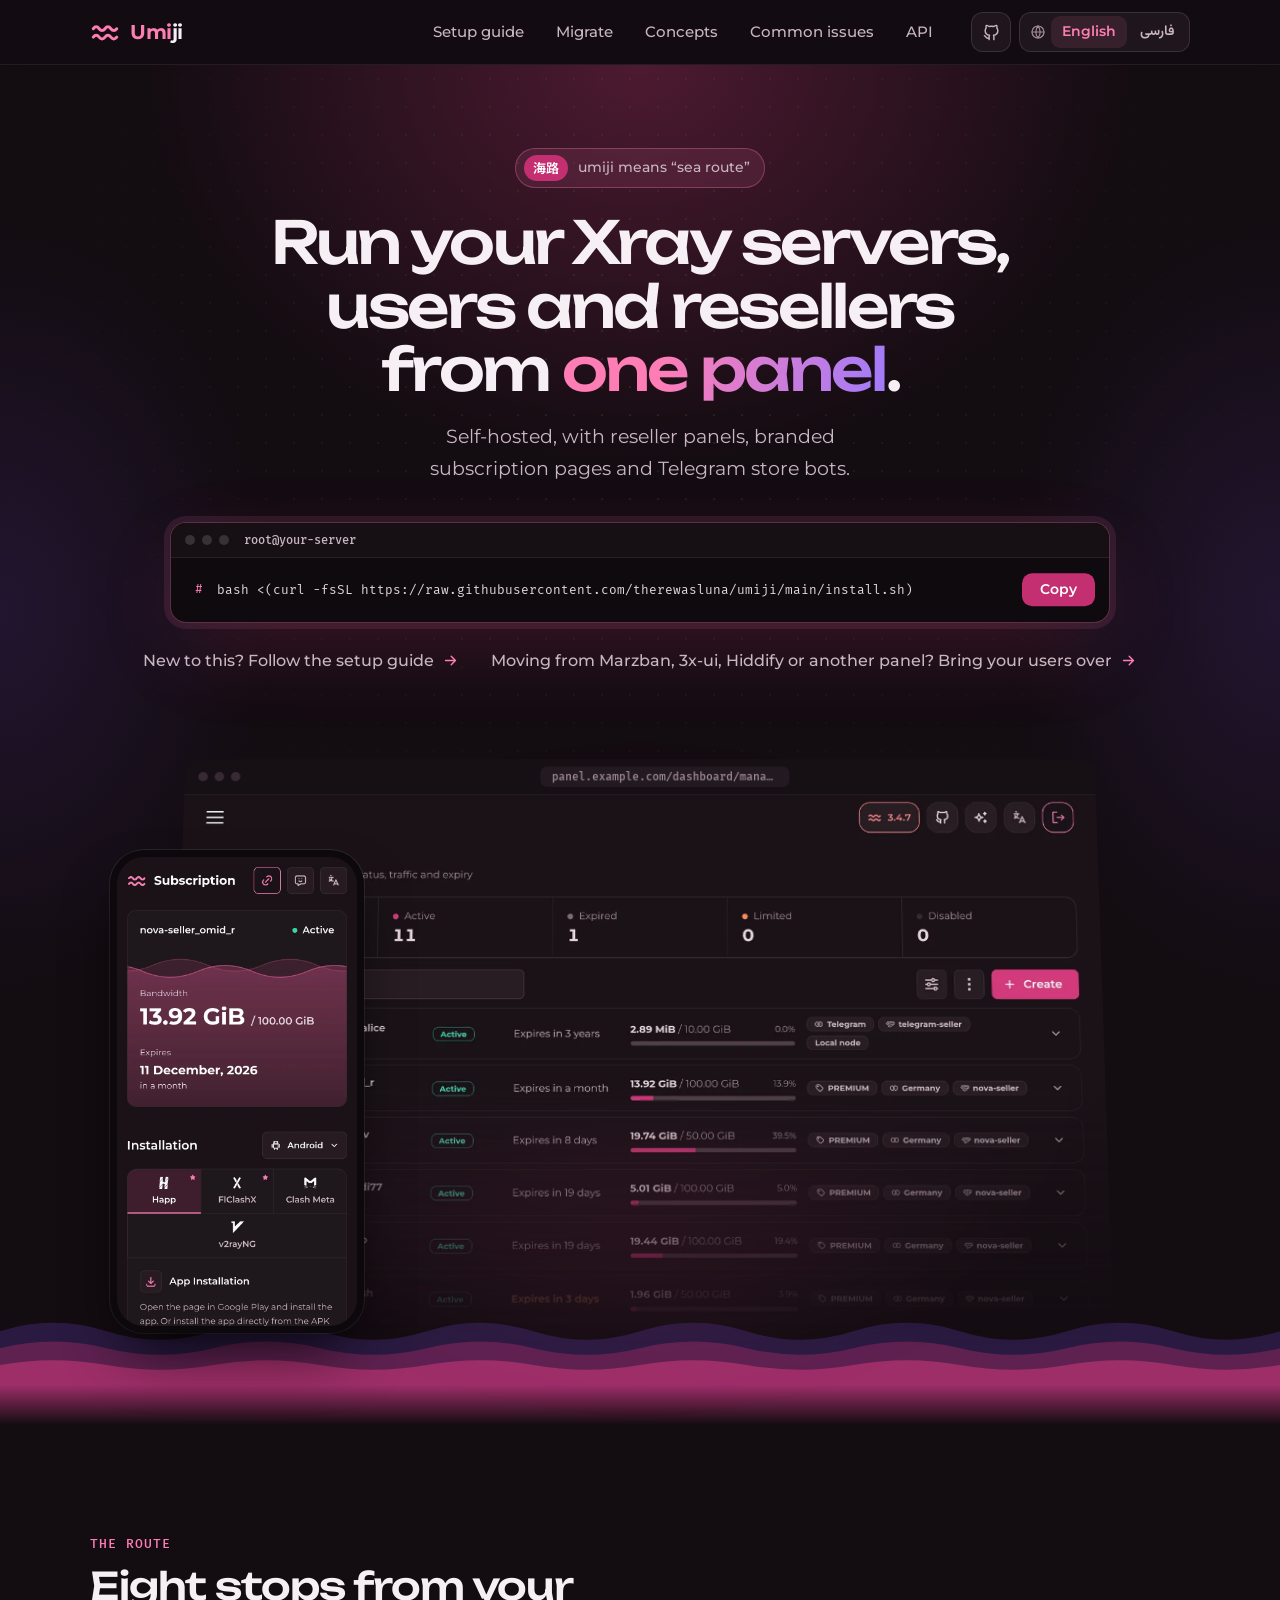
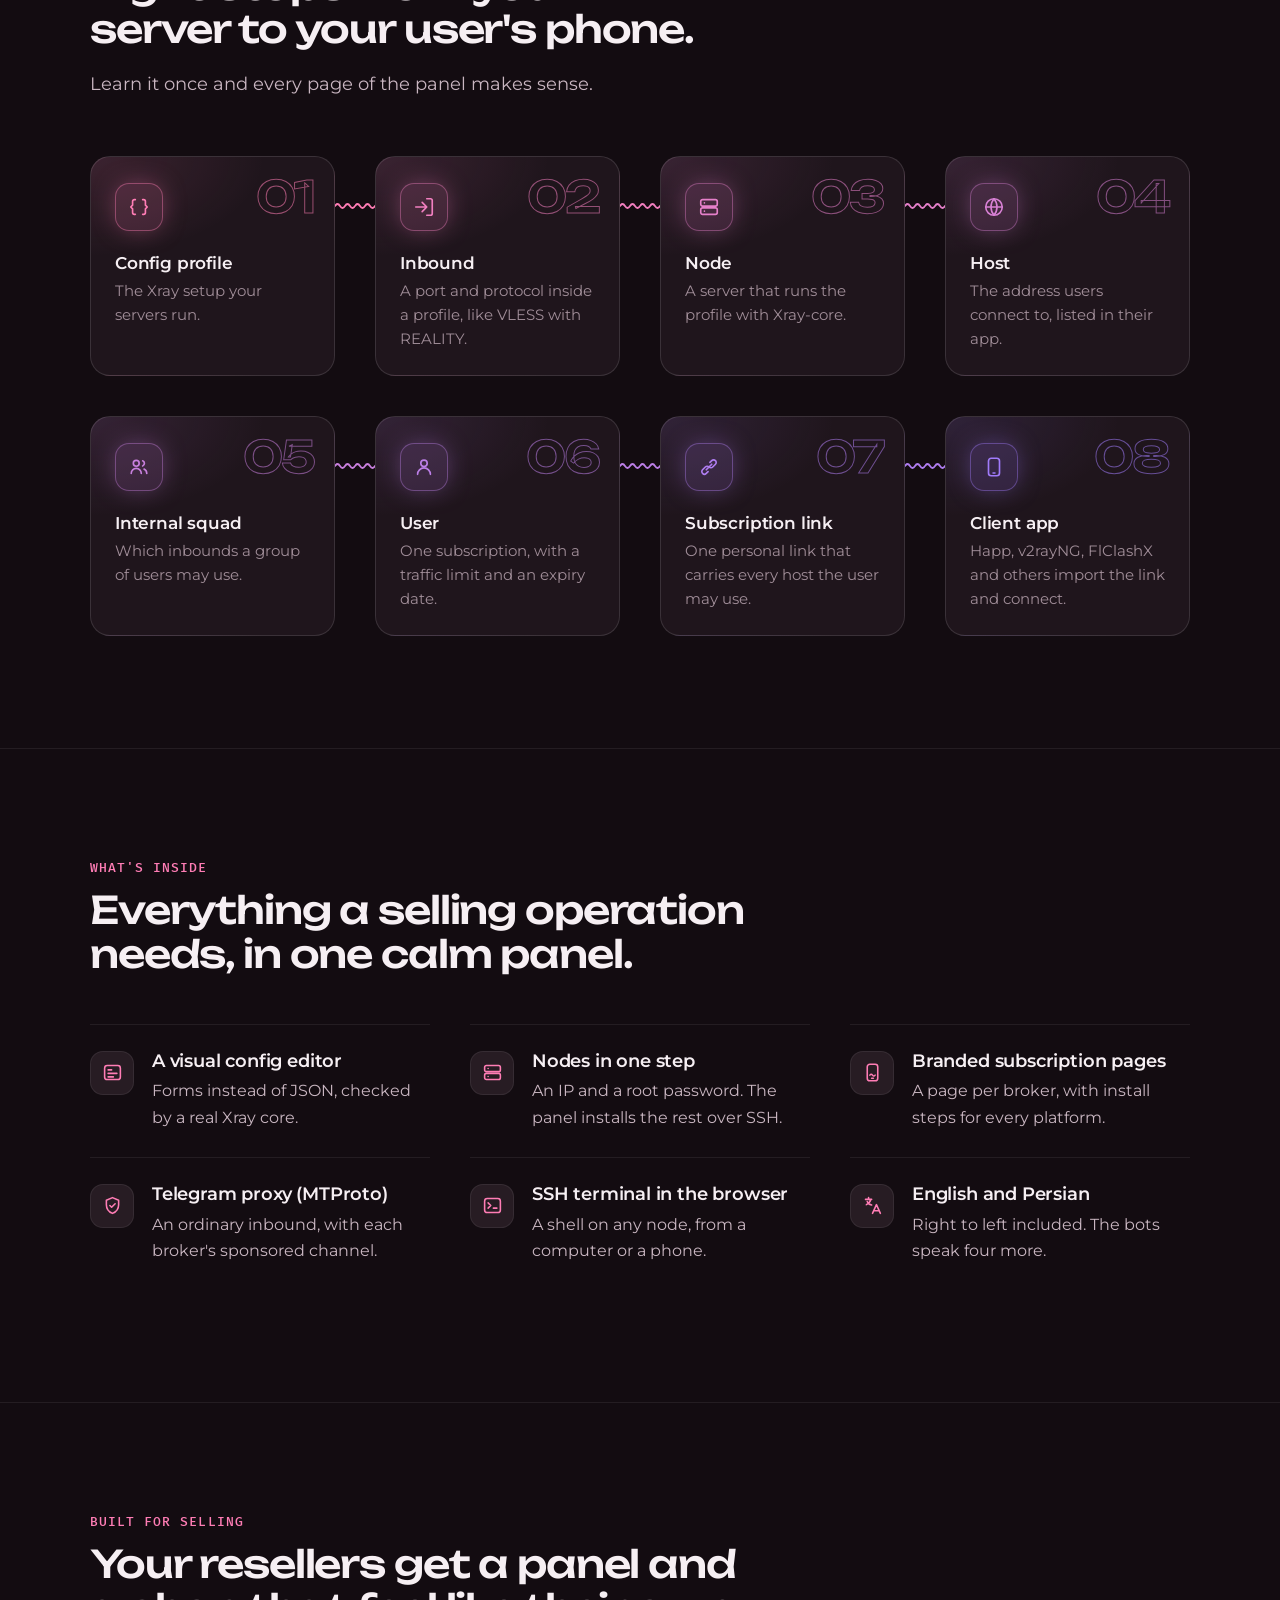
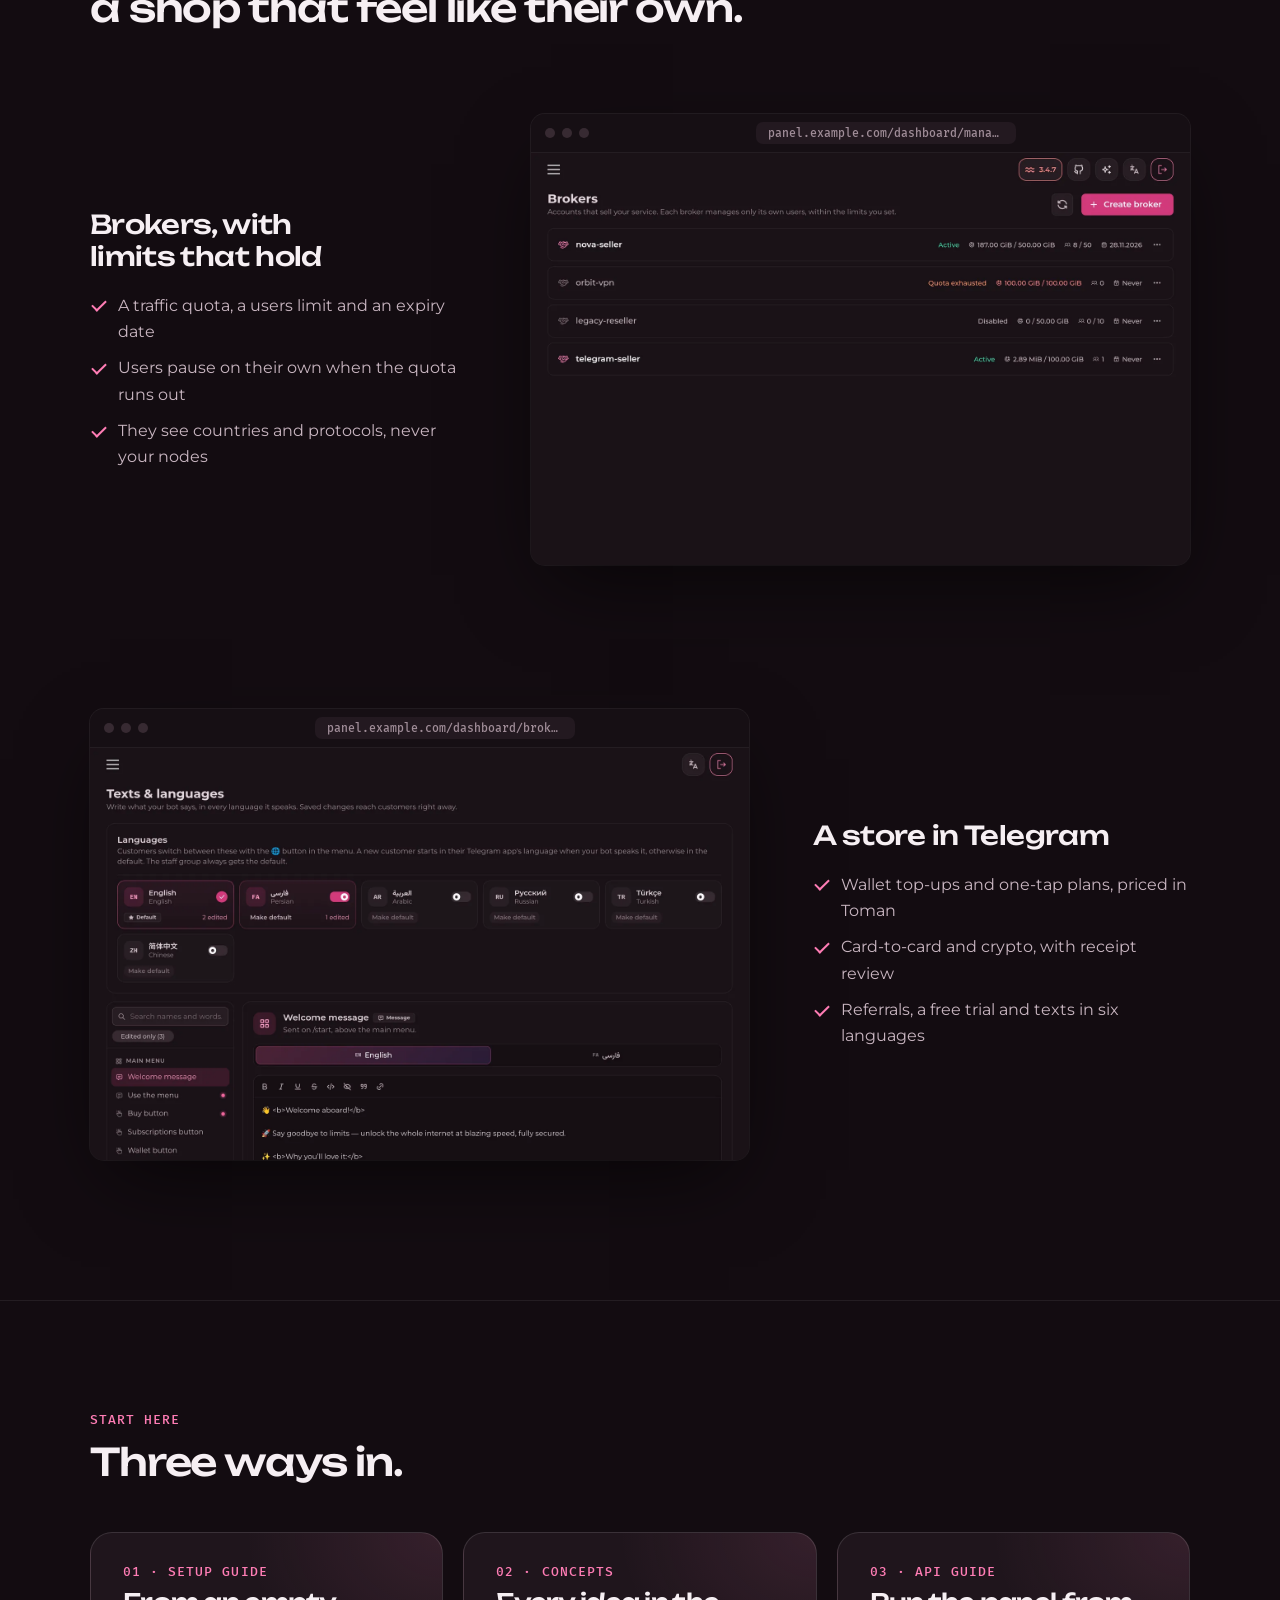
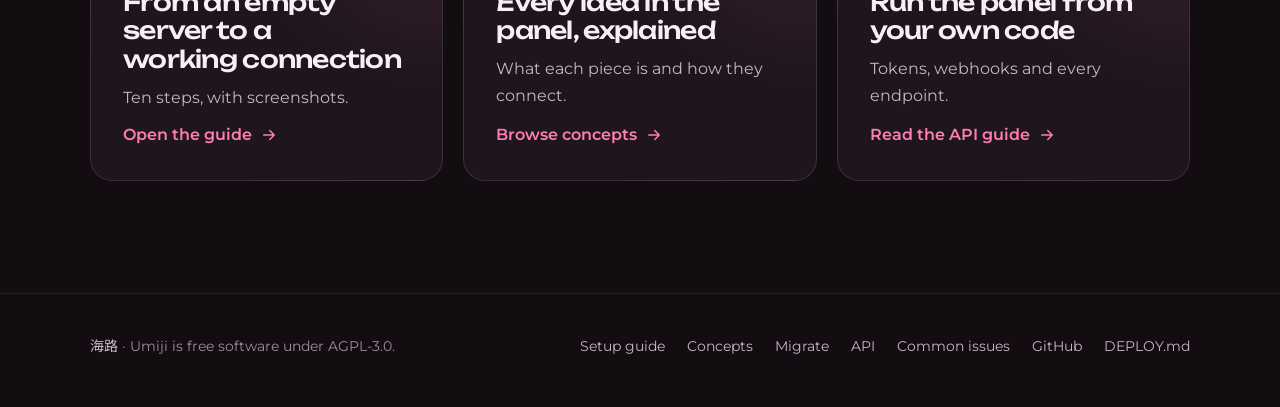
==== commit 7f1b2b99: "Migrate from Marzban, PasarGuard, Marzneshin, 3x-ui, Remnawave and Hiddify migrate.mjs moves users, " ====
--- a/docs/index.html
+++ b/docs/index.html
@@ -43,6 +43,7 @@
                 </a>
                 <nav class="nav" aria-label="Main">
                     <a href="guide/">Setup guide</a>
+                    <a href="migrate/">Migrate</a>
                     <a href="concepts/">Concepts</a>
                     <a href="troubleshooting/">Common issues</a>
                     <a href="api/">API</a>
@@ -71,10 +72,16 @@
                         <div class="term-bar"><i aria-hidden="true"></i><i aria-hidden="true"></i><i aria-hidden="true"></i><span>root@your-server</span></div>
                         <pre data-copy class="cmd"><code>bash &lt;(curl -fsSL https://raw.githubusercontent.com/therewasluna/umiji/main/install.sh)</code></pre>
                     </div>
-                    <a class="hero-link" href="guide/">
-                        New to this? Follow the setup guide
-                        <svg viewBox="0 0 24 24" fill="none" stroke="currentColor" stroke-width="2" stroke-linecap="round" stroke-linejoin="round" aria-hidden="true"><path d="M5 12h14M13 6l6 6-6 6" /></svg>
-                    </a>
+                    <div class="hero-links">
+                        <a class="hero-link" href="guide/">
+                            New to this? Follow the setup guide
+                            <svg viewBox="0 0 24 24" fill="none" stroke="currentColor" stroke-width="2" stroke-linecap="round" stroke-linejoin="round" aria-hidden="true"><path d="M5 12h14M13 6l6 6-6 6" /></svg>
+                        </a>
+                        <a class="hero-link" href="migrate/">
+                            <span>Moving from Marzban, 3x-ui, Hiddify or another panel? Bring your users over</span>
+                            <svg viewBox="0 0 24 24" fill="none" stroke="currentColor" stroke-width="2" stroke-linecap="round" stroke-linejoin="round" aria-hidden="true"><path d="M5 12h14M13 6l6 6-6 6" /></svg>
+                        </a>
+                    </div>
                 </div>
 
                 <div class="wrap">
@@ -222,6 +229,7 @@
                 <nav aria-label="Footer">
                     <a href="guide/">Setup guide</a>
                     <a href="concepts/">Concepts</a>
+                    <a href="migrate/">Migrate</a>
                     <a href="api/">API</a>
                     <a href="troubleshooting/">Common issues</a>
                     <a href="https://github.com/therewasluna/umiji">GitHub</a>
--- a/docs/assets/site.css
+++ b/docs/assets/site.css
@@ -538,11 +538,20 @@
     color: #fff;
 }
 
+/* the setup guide, and the way in from another panel */
+.hero-links {
+    display: flex;
+    flex-wrap: wrap;
+    justify-content: center;
+    gap: 10px 32px;
+    margin-top: 24px;
+    text-align: center;
+}
+
 .hero-link {
     display: inline-flex;
     align-items: center;
     gap: 8px;
-    margin-top: 24px;
     color: var(--text-2);
     font-weight: 500;
 }
@@ -3192,3 +3201,40 @@
         transform: none;
     }
 }
+
+/* Move from another panel: what comes over, and the per-panel notes */
+table.data.moves td.y {
+    color: var(--teal);
+}
+
+table.data.moves td.n {
+    color: var(--text-3);
+}
+
+dl.per-panel {
+    display: grid;
+    grid-template-columns: minmax(150px, max-content) 1fr;
+    gap: 14px 24px;
+    max-width: 46em;
+    margin: 18px 0 22px;
+}
+
+dl.per-panel dt {
+    color: var(--text);
+    font-weight: 600;
+}
+
+dl.per-panel dd {
+    margin: 0;
+    color: var(--text-2);
+}
+
+@media (max-width: 560px) {
+    dl.per-panel {
+        grid-template-columns: 1fr;
+        gap: 4px;
+    }
+    dl.per-panel dd {
+        margin-bottom: 12px;
+    }
+}
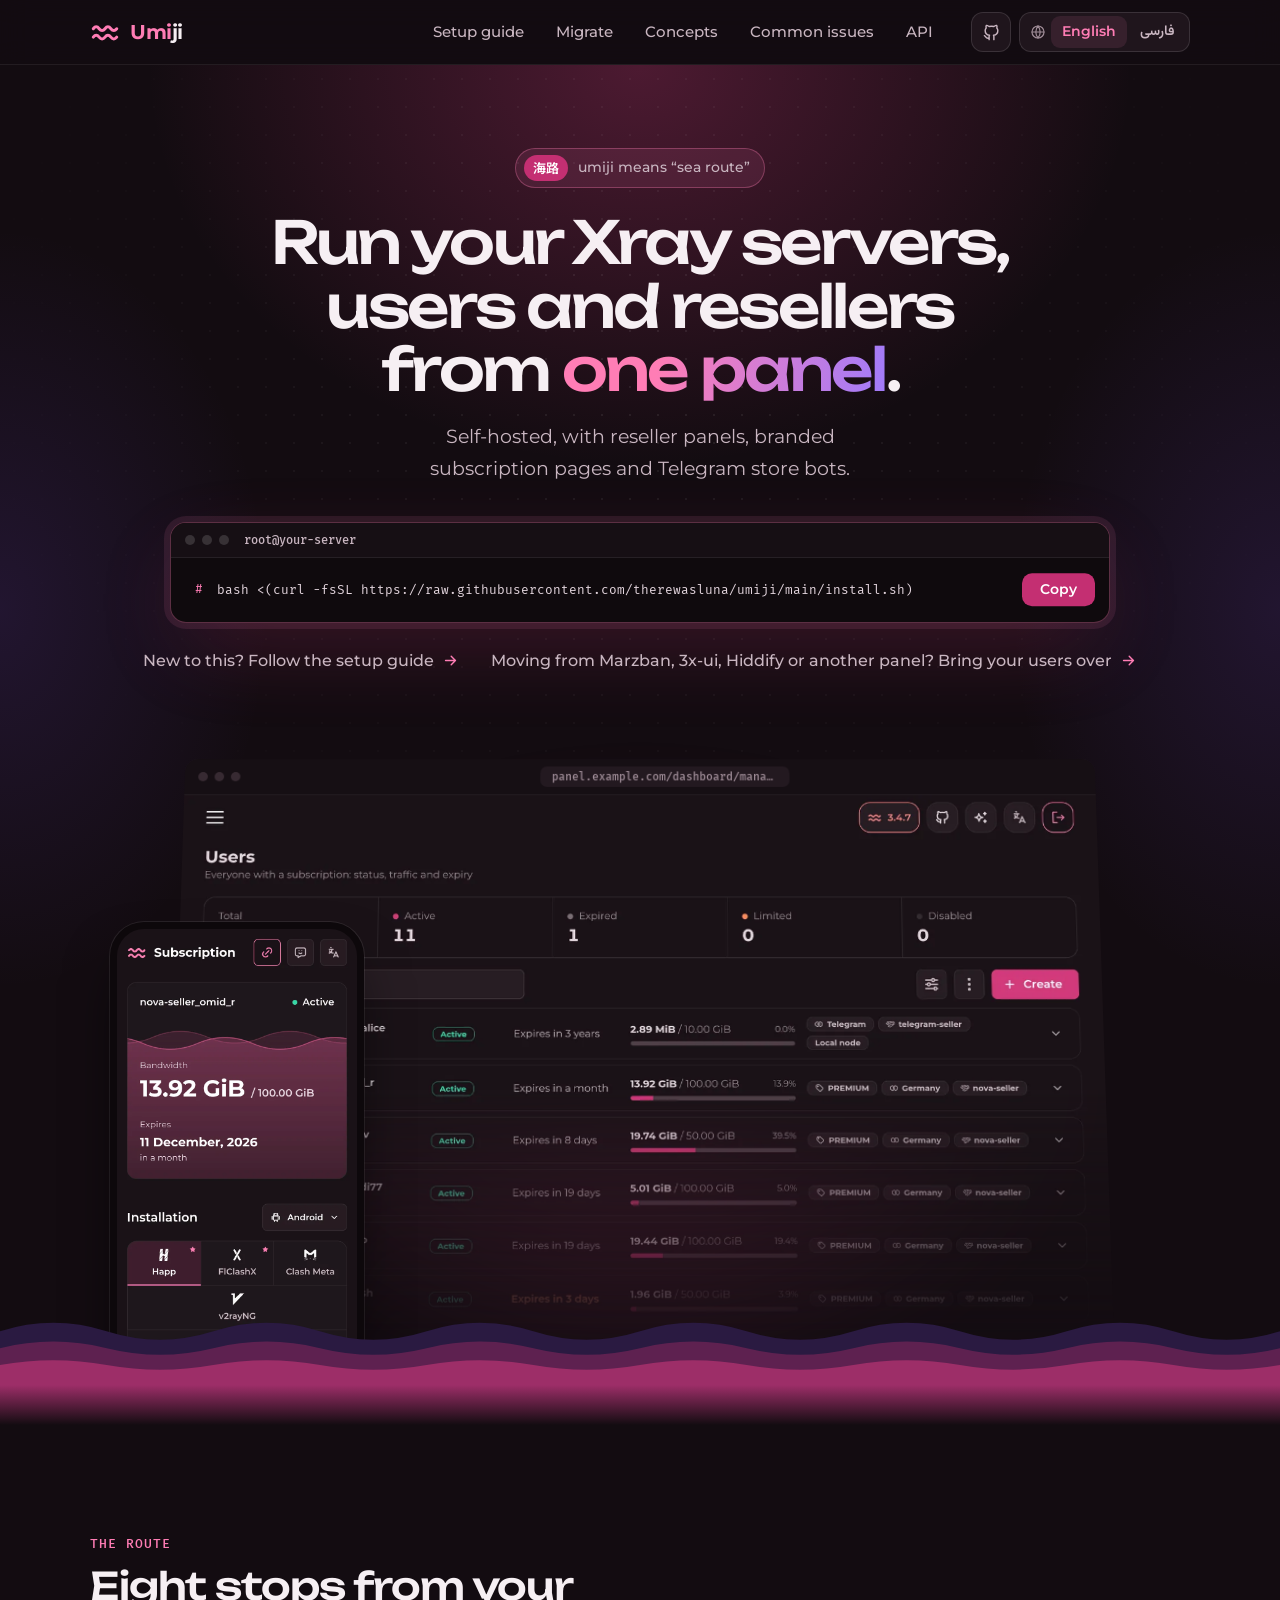
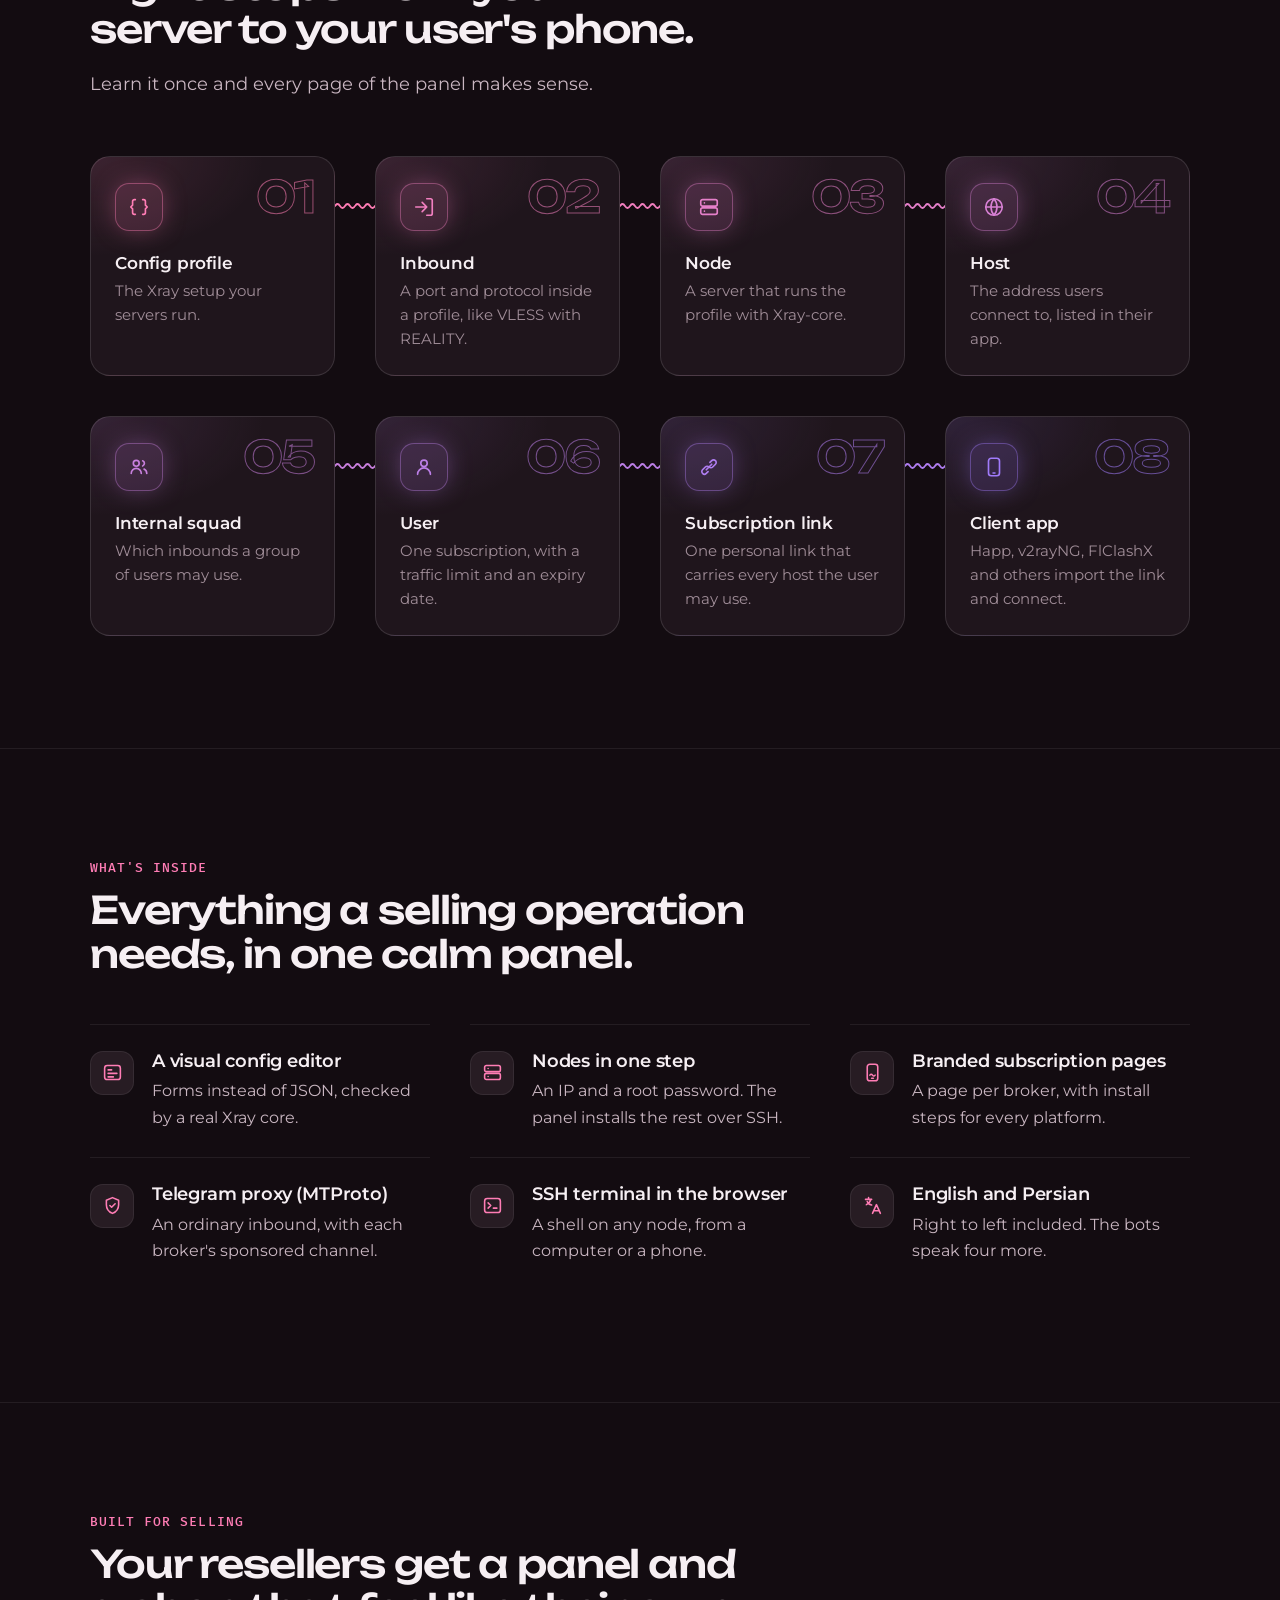
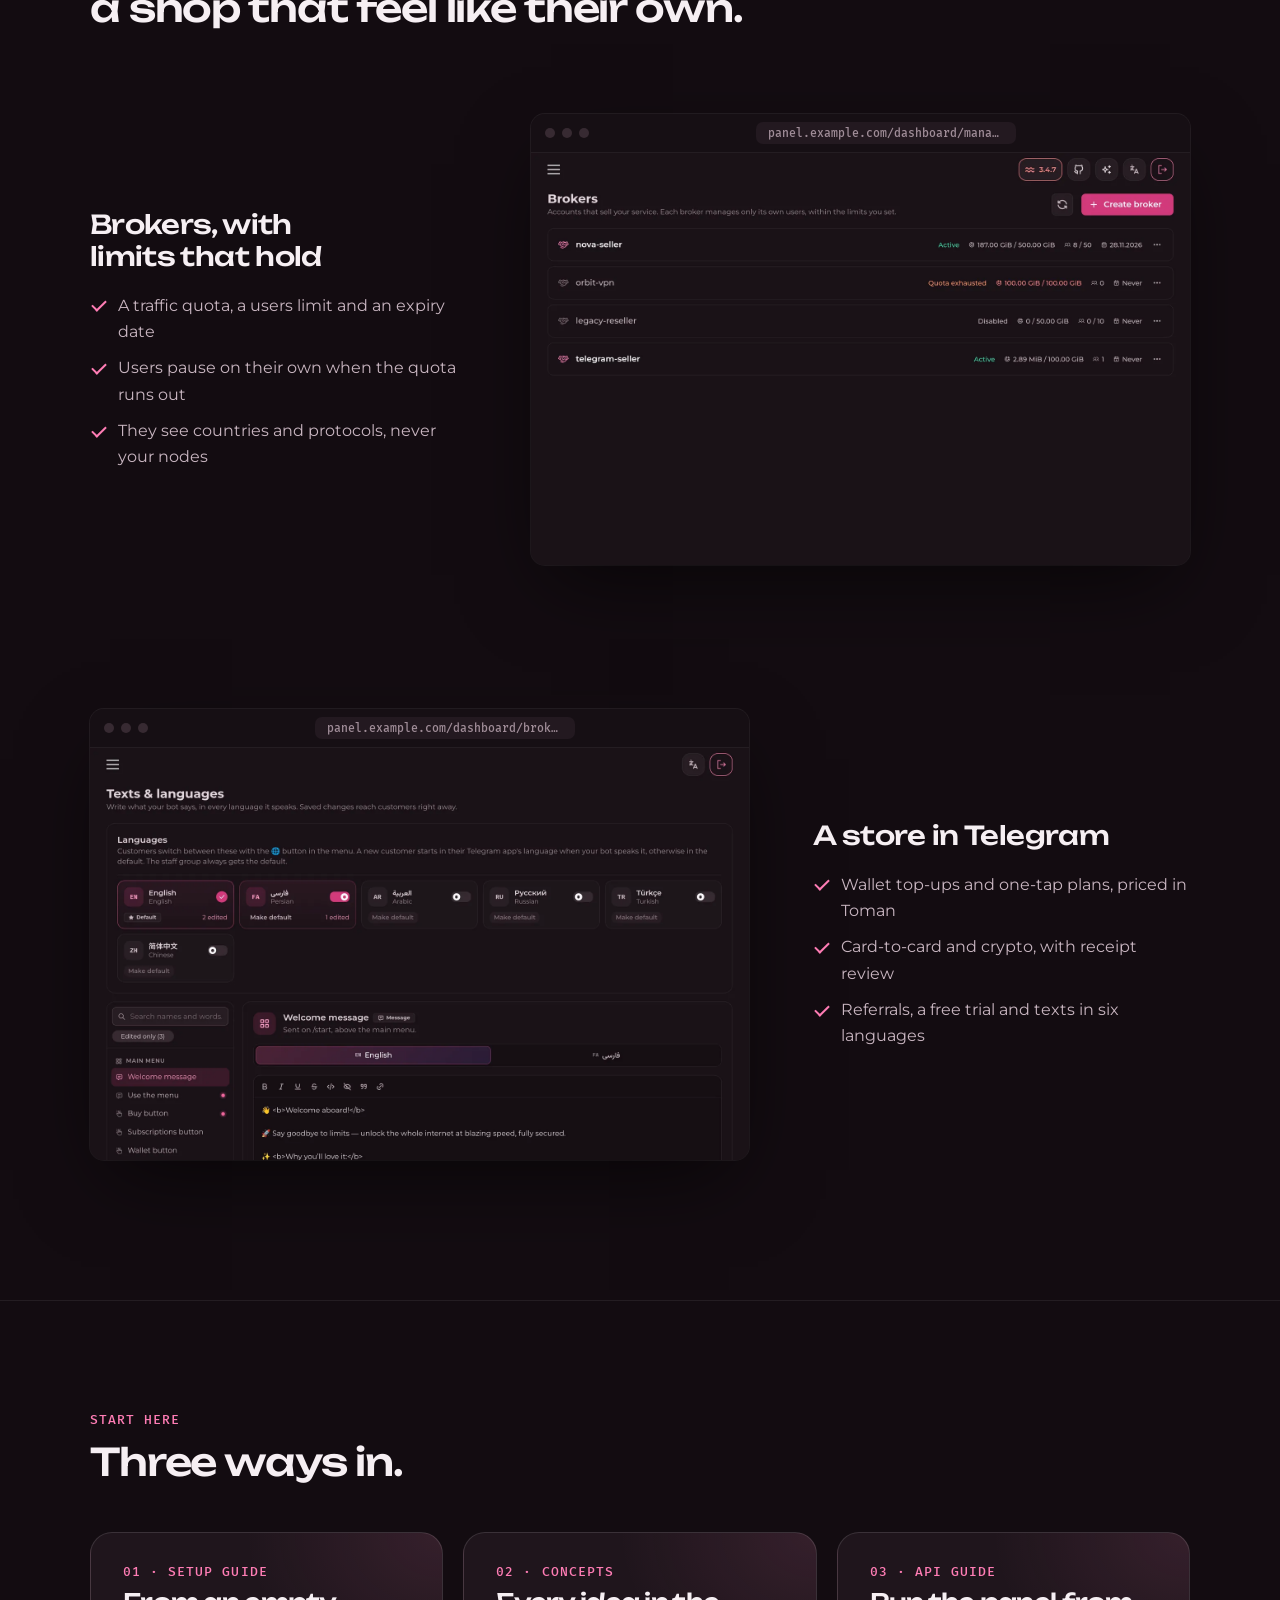
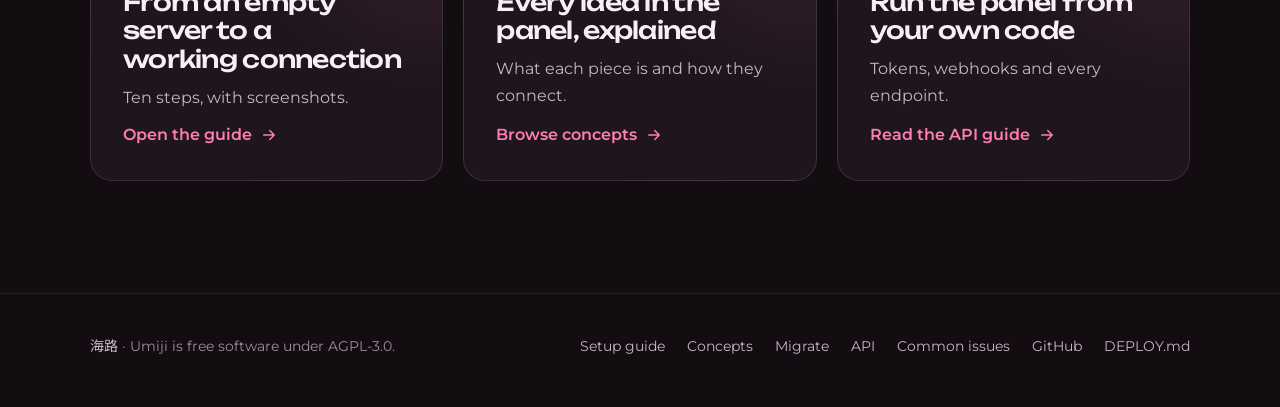
==== commit aff627de: "Wiki on phones: menu sheet, hero link cards, phone under the tide - Under 860px the top nav is a dro" ====
--- a/docs/index.html
+++ b/docs/index.html
@@ -41,7 +41,7 @@
                     </svg>
                     <span class="word"><span class="umi">Umi</span><span class="ji">ji</span></span>
                 </a>
-                <nav class="nav" aria-label="Main">
+                <nav class="nav" id="site-nav" aria-label="Main">
                     <a href="guide/">Setup guide</a>
                     <a href="migrate/">Migrate</a>
                     <a href="concepts/">Concepts</a>
@@ -57,6 +57,7 @@
                         <a href="./" lang="en" aria-current="page">English</a>
                         <a href="fa/" lang="fa" hreflang="fa">فارسی</a>
                     </div>
+                    <button class="icon-btn menu-btn" type="button" aria-expanded="false" aria-controls="site-nav" aria-label="Menu"><i></i><i></i></button>
                 </div>
             </div>
         </header>
@@ -74,12 +75,14 @@
                     </div>
                     <div class="hero-links">
                         <a class="hero-link" href="guide/">
-                            New to this? Follow the setup guide
-                            <svg viewBox="0 0 24 24" fill="none" stroke="currentColor" stroke-width="2" stroke-linecap="round" stroke-linejoin="round" aria-hidden="true"><path d="M5 12h14M13 6l6 6-6 6" /></svg>
+                            <span class="ico" aria-hidden="true"><svg viewBox="0 0 24 24" fill="none" stroke="currentColor" stroke-width="1.8" stroke-linecap="round" stroke-linejoin="round"><path d="M2 4h6a4 4 0 0 1 4 4v13a3 3 0 0 0-3-3H2z" /><path d="M22 4h-6a4 4 0 0 0-4 4v13a3 3 0 0 1 3-3h7z" /></svg></span>
+                            <span class="txt"><small>New to this?</small> <b>Follow the setup guide</b></span>
+                            <svg class="arr" viewBox="0 0 24 24" fill="none" stroke="currentColor" stroke-width="2" stroke-linecap="round" stroke-linejoin="round" aria-hidden="true"><path d="M5 12h14M13 6l6 6-6 6" /></svg>
                         </a>
                         <a class="hero-link" href="migrate/">
-                            <span>Moving from Marzban, 3x-ui, Hiddify or another panel? Bring your users over</span>
-                            <svg viewBox="0 0 24 24" fill="none" stroke="currentColor" stroke-width="2" stroke-linecap="round" stroke-linejoin="round" aria-hidden="true"><path d="M5 12h14M13 6l6 6-6 6" /></svg>
+                            <span class="ico" aria-hidden="true"><svg viewBox="0 0 24 24" fill="none" stroke="currentColor" stroke-width="1.8" stroke-linecap="round" stroke-linejoin="round"><path d="m16 3 4 4-4 4" /><path d="M20 7H4" /><path d="m8 21-4-4 4-4" /><path d="M4 17h16" /></svg></span>
+                            <span class="txt"><small>Moving from <span class="long">Marzban, 3x-ui, Hiddify or </span>another panel?</small> <b>Bring your users over</b></span>
+                            <svg class="arr" viewBox="0 0 24 24" fill="none" stroke="currentColor" stroke-width="2" stroke-linecap="round" stroke-linejoin="round" aria-hidden="true"><path d="M5 12h14M13 6l6 6-6 6" /></svg>
                         </a>
                     </div>
                 </div>
--- a/docs/assets/site.css
+++ b/docs/assets/site.css
@@ -25,7 +25,8 @@
     --glow: rgba(210, 58, 124, 0.3);
     --tide-1: rgba(210, 58, 124, 0.55);
     --tide-2: rgba(180, 47, 105, 0.38);
-    --tide-3: rgba(124, 77, 235, 0.22);
+    /* the back wave is opaque (22% violet already mixed into --bg) so the phone can't show through the water */
+    --tide-3: #2a1a41;
     --font: Montserrat, system-ui, -apple-system, 'Segoe UI', sans-serif;
     --display: Unbounded, Montserrat, system-ui, sans-serif;
     --mono: 'Fira Mono', ui-monospace, 'SFMono-Regular', Menlo, monospace;
@@ -289,48 +290,217 @@
     background: var(--rose-soft);
 }
 
+/* the menu button: two lines that cross into an X */
+.menu-btn {
+    display: none;
+}
+
+.menu-btn i {
+    grid-area: 1 / 1;
+    width: 18px;
+    height: 2px;
+    border-radius: 2px;
+    background: currentColor;
+    transition: transform 0.3s cubic-bezier(0.2, 0.7, 0.2, 1);
+}
+
+.menu-btn i:first-child {
+    transform: translateY(-4px);
+}
+
+.menu-btn i:last-child {
+    transform: translateY(4px);
+}
+
+.topbar.open .menu-btn {
+    color: var(--rose);
+    border-color: var(--rose-line);
+}
+
+.topbar.open .menu-btn i:first-child {
+    transform: rotate(45deg);
+}
+
+.topbar.open .menu-btn i:last-child {
+    transform: rotate(-45deg);
+}
+
+/* on body, not html: body's overflow-x would otherwise make it the scroller and unstick the bar */
+html.menu-open body {
+    overflow: hidden;
+}
+
+/* on a phone the nav ran off both edges, so it drops down from the bar as a sheet instead */
 @media (max-width: 860px) {
-    /* the nav gets a row of its own */
     .topbar .wrap {
-        flex-wrap: wrap;
-        height: auto;
-        padding-top: 8px;
-        gap: 4px 12px;
+        gap: 10px;
+        height: 60px;
     }
     .brand {
         margin-inline-end: auto;
     }
+    .menu-btn {
+        display: inline-grid;
+    }
+    /* the bar's backdrop-filter makes it the containing block, and a blur here would only see the bar */
     .nav {
-        order: 3;
-        width: calc(100% + 16px);
-        margin: 0 -8px;
-        padding-bottom: 6px;
-        overflow-x: auto;
-        scrollbar-width: none;
-    }
-    html {
-        scroll-padding-top: 116px;
+        position: absolute;
+        top: 100%;
+        inset-inline: 0;
+        display: grid;
+        gap: 6px;
+        margin: 0;
+        padding: 14px var(--gutter) 22px;
+        max-height: calc(100dvh - 60px);
+        overflow-y: auto;
+        overscroll-behavior: contain;
+        border-bottom: 1px solid var(--line-2);
+        background:
+            radial-gradient(60% 140% at 100% 0%, rgba(210, 58, 124, 0.16), transparent 70%),
+            radial-gradient(50% 120% at 0% 100%, rgba(124, 77, 235, 0.12), transparent 70%),
+            rgb(22, 14, 20);
+        box-shadow: 0 40px 60px -30px rgba(0, 0, 0, 0.8);
+        visibility: hidden;
+        opacity: 0;
+        transform: translateY(-12px);
+        transition:
+            opacity 0.22s,
+            transform 0.35s cubic-bezier(0.2, 0.7, 0.2, 1),
+            visibility 0s 0.35s;
+    }
+    .topbar.open .nav {
+        visibility: visible;
+        opacity: 1;
+        transform: none;
+        transition-delay: 0s;
+    }
+    /* dims the page under the sheet; a tap on it closes the menu */
+    .topbar::after {
+        content: '';
+        position: absolute;
+        top: 100%;
+        inset-inline: 0;
+        z-index: -1;
+        height: 100dvh;
+        background: rgba(8, 4, 7, 0.62);
+        visibility: hidden;
+        opacity: 0;
+        transition:
+            opacity 0.25s,
+            visibility 0s 0.25s;
+    }
+    .topbar.open::after {
+        visibility: visible;
+        opacity: 1;
+        transition-delay: 0s;
+    }
+    .nav a {
+        display: flex;
+        align-items: center;
+        gap: 14px;
+        padding: 9px 12px 9px 9px;
+        border-radius: 16px;
+        border: 1px solid transparent;
+        color: var(--text);
+        font-size: 16.5px;
+        font-weight: 600;
+        opacity: 0;
+        transform: translateY(-8px);
+        transition:
+            opacity 0.25s,
+            transform 0.4s cubic-bezier(0.2, 0.7, 0.2, 1),
+            background-color 0.15s,
+            border-color 0.15s;
+    }
+    [dir='rtl'] .nav a {
+        padding: 9px 9px 9px 12px;
+    }
+    .topbar.open .nav a {
+        opacity: 1;
+        transform: none;
+    }
+    .topbar.open .nav a:nth-child(2) {
+        transition-delay: 75ms;
+    }
+    .topbar.open .nav a:nth-child(3) {
+        transition-delay: 110ms;
+    }
+    .topbar.open .nav a:nth-child(4) {
+        transition-delay: 145ms;
+    }
+    .topbar.open .nav a:nth-child(5) {
+        transition-delay: 180ms;
+    }
+    .nav a:hover,
+    .nav a:active {
+        color: var(--text);
+        background: color-mix(in srgb, var(--c) 7%, transparent);
+    }
+    .nav a[aria-current='page'] {
+        color: var(--text);
+        border-color: color-mix(in srgb, var(--c) 30%, transparent);
+        background: color-mix(in srgb, var(--c) 10%, transparent);
+    }
+    /* each page gets an icon tile, rose drifting to violet down the list */
+    .nav a::before {
+        content: '';
+        flex: none;
+        width: 42px;
+        height: 42px;
+        border-radius: 12px;
+        background: var(--icon) center / 21px no-repeat, color-mix(in srgb, var(--c) 13%, transparent);
+        box-shadow: inset 0 0 0 1px color-mix(in srgb, var(--c) 30%, transparent);
+    }
+    .nav a:nth-child(1) {
+        --c: #ff7db5;
+        --icon: url("data:image/svg+xml,<svg xmlns='http://www.w3.org/2000/svg' viewBox='0 0 24 24' fill='none' stroke='%23ff7db5' stroke-width='1.8' stroke-linecap='round' stroke-linejoin='round'><path d='M2 4h6a4 4 0 0 1 4 4v13a3 3 0 0 0-3-3H2z'/><path d='M22 4h-6a4 4 0 0 0-4 4v13a3 3 0 0 1 3-3h7z'/></svg>");
+    }
+    .nav a:nth-child(2) {
+        --c: #e77dc6;
+        --icon: url("data:image/svg+xml,<svg xmlns='http://www.w3.org/2000/svg' viewBox='0 0 24 24' fill='none' stroke='%23e77dc6' stroke-width='1.8' stroke-linecap='round' stroke-linejoin='round'><path d='m16 3 4 4-4 4'/><path d='M20 7H4'/><path d='m8 21-4-4 4-4'/><path d='M4 17h16'/></svg>");
+    }
+    .nav a:nth-child(3) {
+        --c: #d07cd8;
+        --icon: url("data:image/svg+xml,<svg xmlns='http://www.w3.org/2000/svg' viewBox='0 0 24 24' fill='none' stroke='%23d07cd8' stroke-width='1.8' stroke-linecap='round' stroke-linejoin='round'><path d='M9 18h6M10 22h4'/><path d='M12 2a7 7 0 0 0-4 12.7c.6.5 1 1.2 1 2V17h6v-.3c0-.8.4-1.5 1-2A7 7 0 0 0 12 2z'/></svg>");
+    }
+    .nav a:nth-child(4) {
+        --c: #b87ce9;
+        --icon: url("data:image/svg+xml,<svg xmlns='http://www.w3.org/2000/svg' viewBox='0 0 24 24' fill='none' stroke='%23b87ce9' stroke-width='1.8' stroke-linecap='round' stroke-linejoin='round'><circle cx='12' cy='12' r='9'/><circle cx='12' cy='12' r='3.5'/><path d='m5.6 5.6 4 4M14.4 14.4l4 4M14.4 9.6l4-4M5.6 18.4l4-4'/></svg>");
+    }
+    .nav a:nth-child(5) {
+        --c: #a07bfa;
+        --icon: url("data:image/svg+xml,<svg xmlns='http://www.w3.org/2000/svg' viewBox='0 0 24 24' fill='none' stroke='%23a07bfa' stroke-width='1.8' stroke-linecap='round' stroke-linejoin='round'><path d='m8 7-5 5 5 5M16 7l5 5-5 5'/></svg>");
+    }
+    /* chevron */
+    .nav a::after {
+        content: '';
+        width: 16px;
+        height: 16px;
+        margin-inline-start: auto;
+        background: var(--text-3);
+        mask: url("data:image/svg+xml,%3Csvg xmlns='http://www.w3.org/2000/svg' viewBox='0 0 24 24' fill='none' stroke='%23000' stroke-width='2.2' stroke-linecap='round' stroke-linejoin='round'%3E%3Cpath d='m9 6 6 6-6 6'/%3E%3C/svg%3E") center / contain no-repeat;
+    }
+    .nav a[aria-current='page']::after {
+        background: var(--c);
+    }
+    [dir='rtl'] .nav a::after {
+        transform: scaleX(-1);
     }
 }
 
 @media (max-width: 720px) {
-    .nav a {
-        padding: 8px 9px;
-        font-size: 14px;
-        white-space: nowrap;
-    }
     .tools .gh {
         display: none;
     }
 }
 
+/* the smallest phones: brand, languages and the menu button share 288px */
 @media (max-width: 360px) {
-    .nav a {
-        padding: 8px 5px;
-        font-size: 13px;
-    }
     .lang svg {
         display: none;
+    }
+    .lang a {
+        padding: 0 8px;
     }
 }
 
@@ -561,15 +731,116 @@
     text-decoration: none;
 }
 
-.hero-link svg {
+/* one sentence each on a wide screen; the icons only show on the phone cards */
+.hero-link .ico {
+    display: none;
+}
+
+.hero-link :is(small, b) {
+    font: inherit;
+}
+
+.hero-link .arr {
+    flex: none;
     width: 17px;
     height: 17px;
     color: var(--rose);
     transition: transform 0.2s;
 }
 
-.hero-link:hover svg {
+.hero-link:hover .arr {
     transform: translateX(3px);
+}
+
+/* on a phone the long sentence wrapped and left its arrow behind, so each link becomes a card */
+@media (max-width: 720px) {
+    .hero-links {
+        display: grid;
+        grid-template-columns: minmax(0, 1fr);
+        width: 100%;
+        gap: 10px;
+        margin-top: 16px;
+        text-align: start;
+    }
+    .hero-link {
+        --c: var(--rose);
+        display: flex;
+        gap: 14px;
+        padding: 14px 16px;
+        border-radius: 16px;
+        border: 1px solid color-mix(in srgb, var(--c) 22%, transparent);
+        background:
+            linear-gradient(color-mix(in srgb, var(--c) 7%, transparent), transparent),
+            rgba(31, 21, 28, 0.78);
+        box-shadow:
+            inset 0 1px 0 rgba(255, 255, 255, 0.05),
+            0 18px 40px -26px var(--c);
+        transition:
+            border-color 0.2s,
+            transform 0.15s;
+    }
+    .hero-link + .hero-link {
+        --c: var(--plum);
+    }
+    .hero-link:hover {
+        border-color: color-mix(in srgb, var(--c) 45%, transparent);
+    }
+    .hero-link:active {
+        transform: scale(0.985);
+    }
+    .hero-link .ico {
+        display: grid;
+        place-items: center;
+        flex: none;
+        width: 42px;
+        height: 42px;
+        border-radius: 12px;
+        background: color-mix(in srgb, var(--c) 14%, transparent);
+        box-shadow: inset 0 0 0 1px color-mix(in srgb, var(--c) 32%, transparent);
+        color: var(--c);
+    }
+    .hero-link .ico svg {
+        width: 21px;
+        height: 21px;
+    }
+    .hero-link .txt {
+        flex: 1;
+        min-width: 0;
+        display: grid;
+        gap: 2px;
+    }
+    /* the panel names would wrap the small line; the migrate page lists them */
+    .hero-link .long {
+        display: none;
+    }
+    .hero-link small {
+        color: var(--text-3);
+        font-size: 13px;
+        line-height: 1.4;
+    }
+    .hero-link b {
+        color: var(--text);
+        font-weight: 600;
+        font-size: 15.5px;
+        line-height: 1.35;
+    }
+    .hero-link .arr {
+        width: 18px;
+        height: 18px;
+        color: var(--c);
+    }
+}
+
+/* the smallest phones: a tighter card keeps every line on one row */
+@media (max-width: 359px) {
+    .hero-link {
+        gap: 10px;
+        padding: 12px;
+    }
+    .hero-link .ico {
+        width: 36px;
+        height: 36px;
+    }
 }
 
 /* the panel rises out of the tide, the phone in front of it */
@@ -640,10 +911,11 @@
     mask-image: linear-gradient(#000 55%, transparent 96%);
 }
 
+/* the phone stands in the tide: its lower edge sits under the translucent waves (which are in front) */
 .phone {
     position: absolute;
     inset-inline-start: 0;
-    bottom: 6%;
+    bottom: -34px;
     width: 24%;
     min-width: 116px;
     padding: 7px;
@@ -662,11 +934,12 @@
 }
 
 /* the tide: the logo's two waves, moving */
+/* in front of the stage, so the phone's edge goes under the water; the window has faded out by here */
 .tide {
     position: relative;
     height: 150px;
     margin-top: -96px;
-    z-index: -1;
+    z-index: 1;
     pointer-events: none;
 }
 
@@ -2065,7 +2338,7 @@
 /* mirror what has a direction: the arrows */
 [dir='rtl'] .btn svg,
 [dir='rtl'] .door .go svg,
-[dir='rtl'] .hero-link svg {
+[dir='rtl'] .hero-link .arr {
     transform: scaleX(-1);
 }
 
@@ -2073,7 +2346,7 @@
     transform: scaleX(-1) translateX(4px);
 }
 
-[dir='rtl'] .hero-link:hover svg {
+[dir='rtl'] .hero-link:hover .arr {
     transform: scaleX(-1) translateX(3px);
 }
 
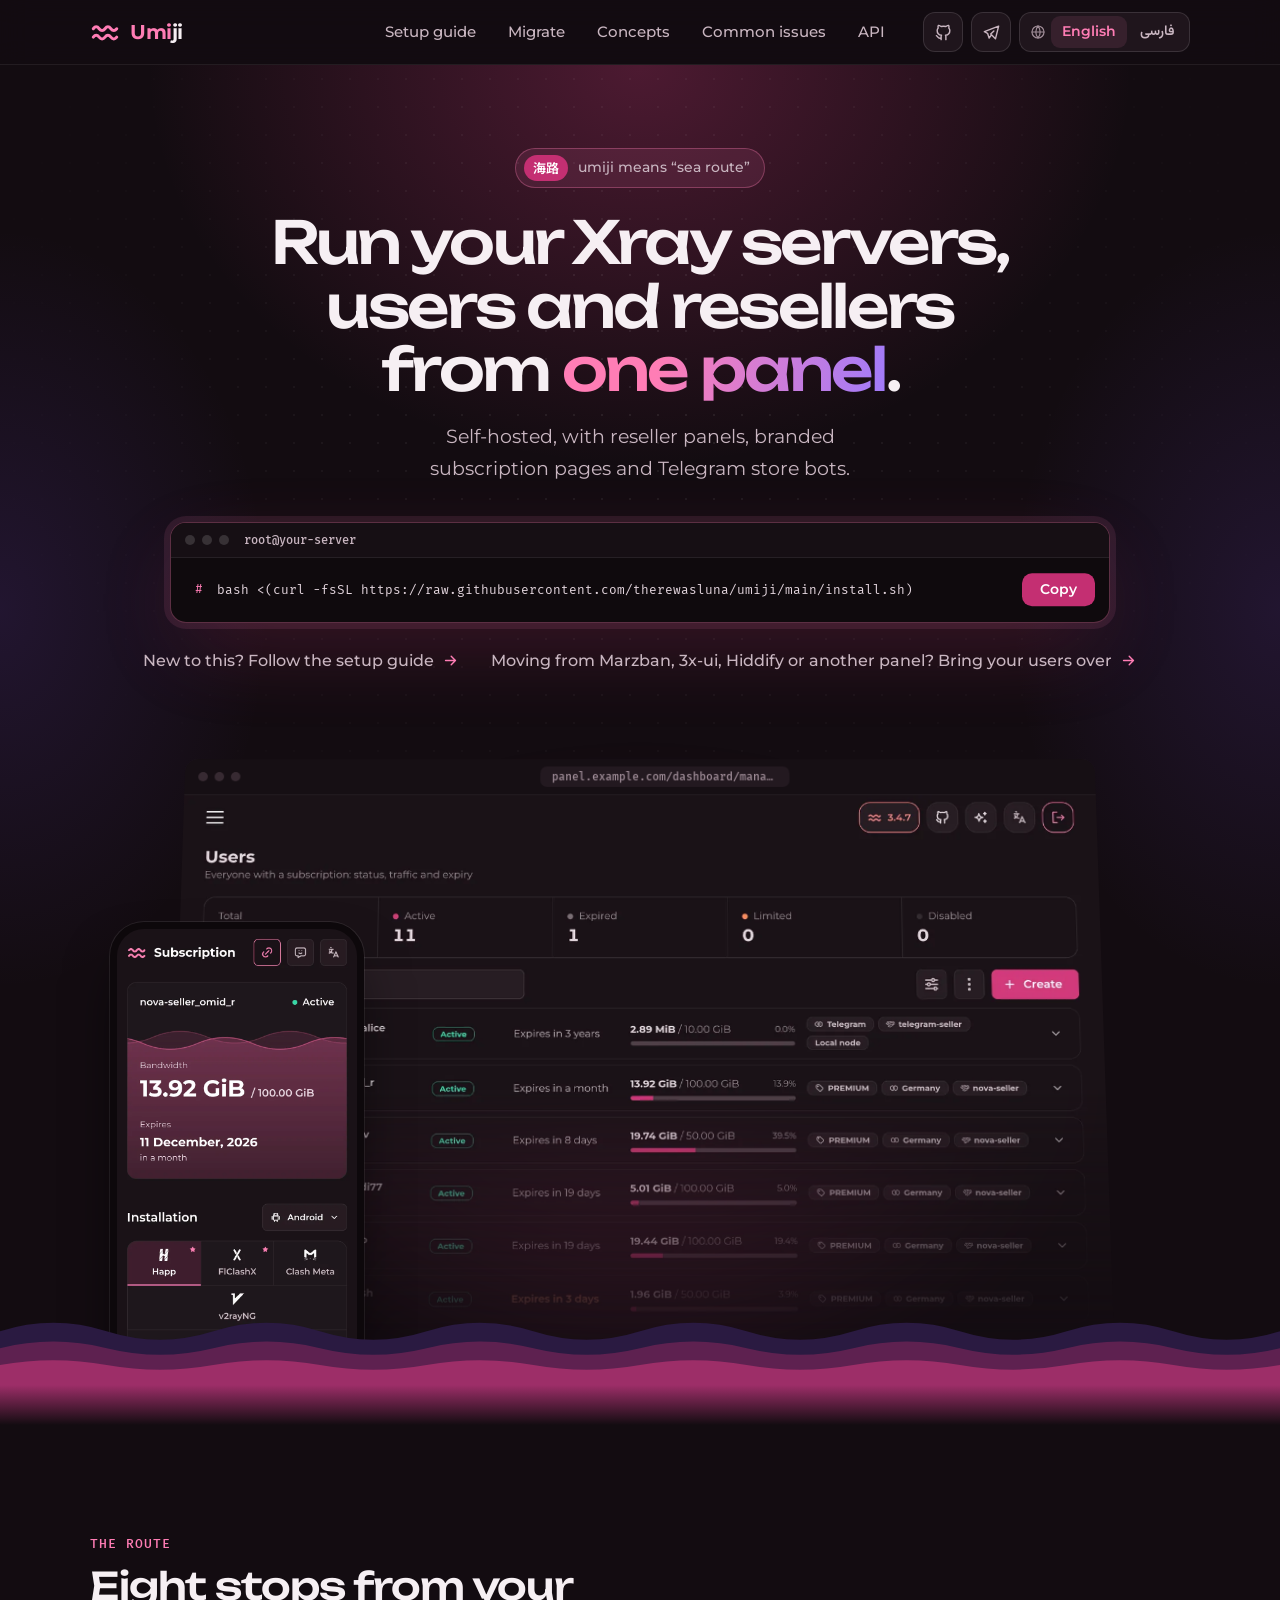
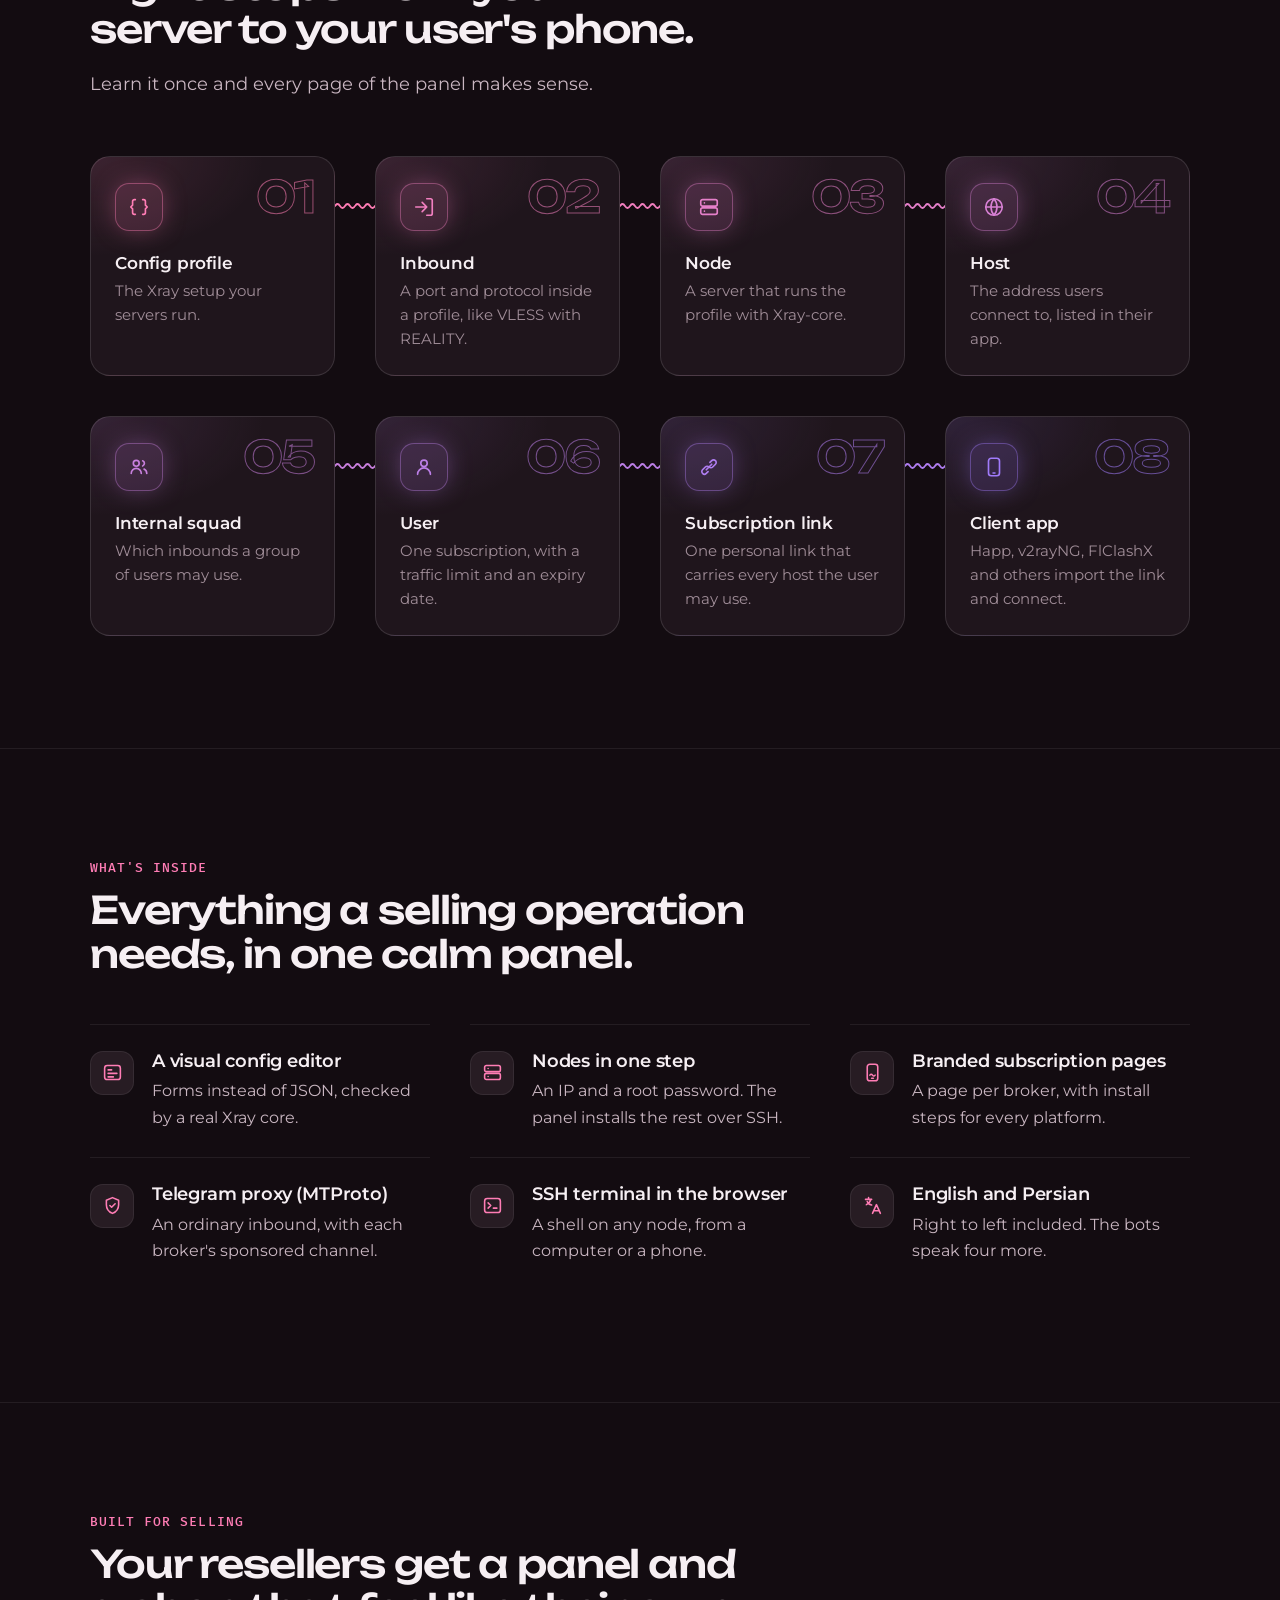
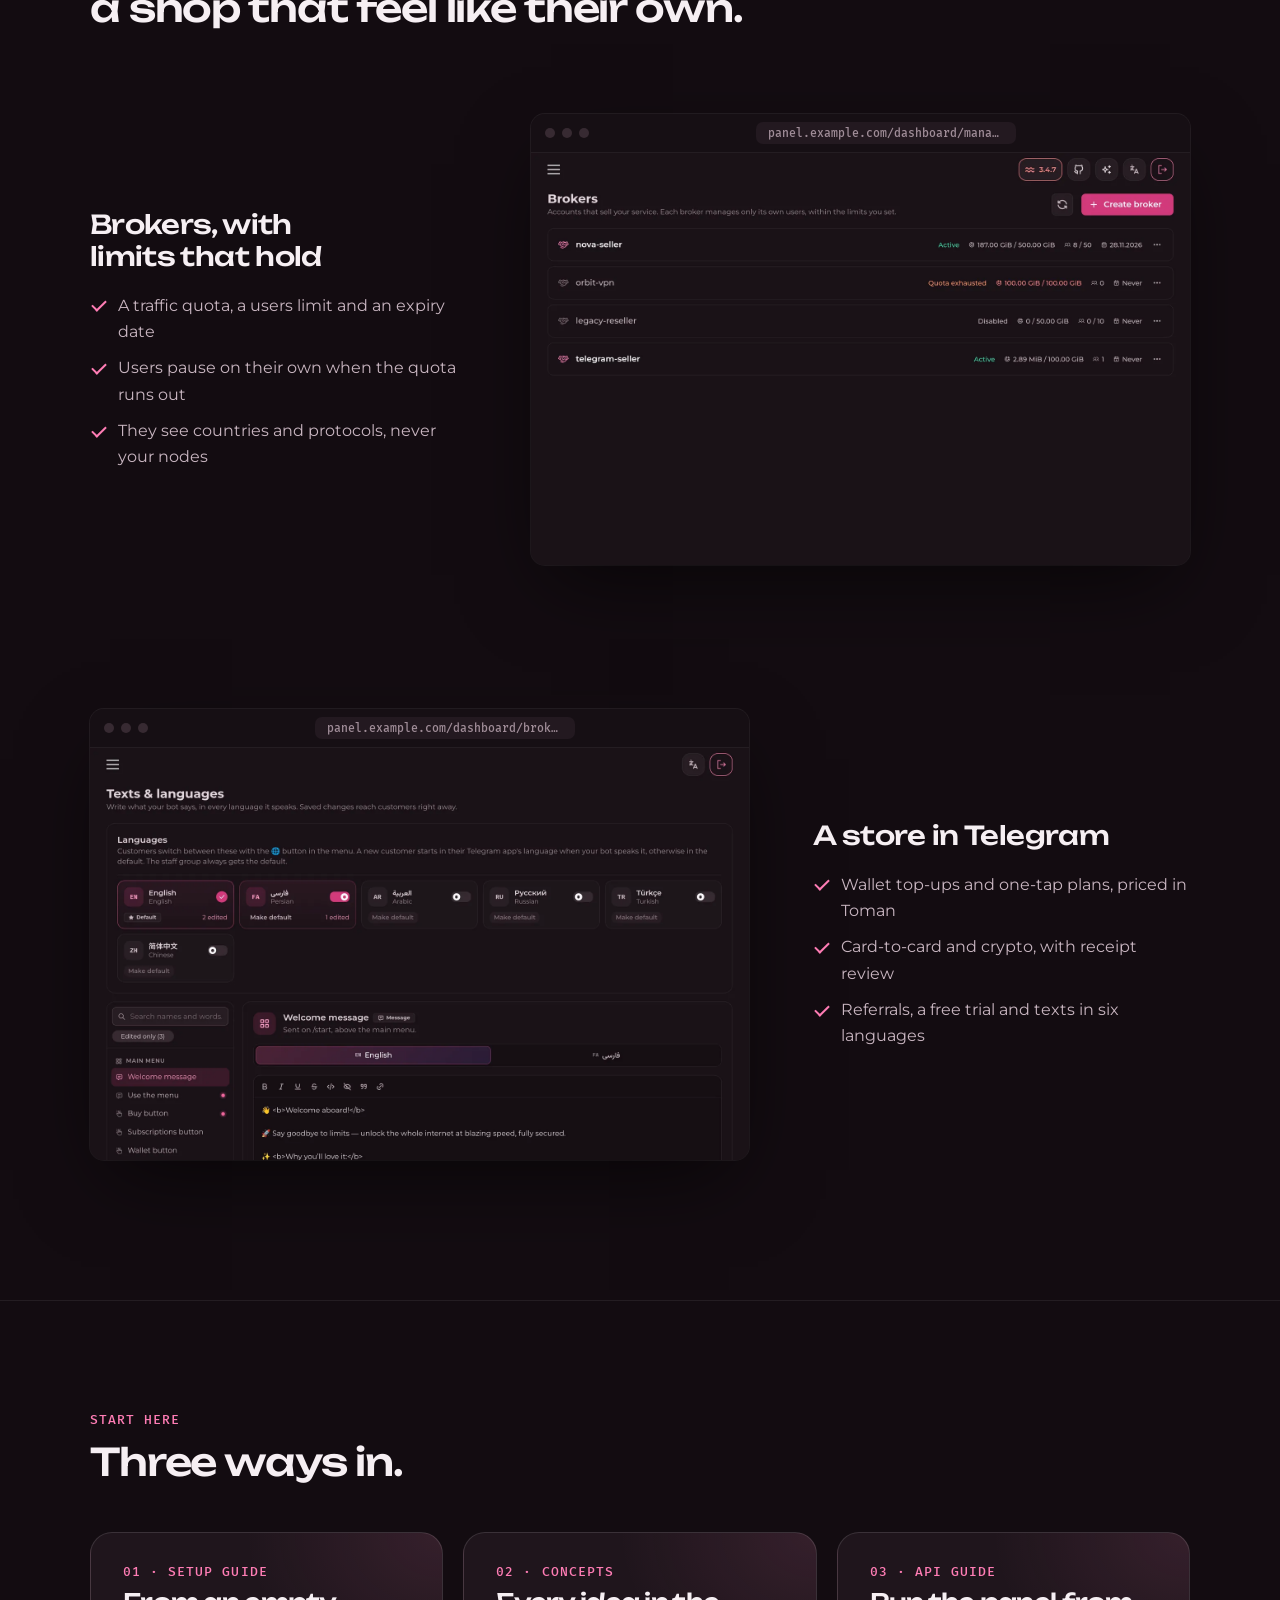
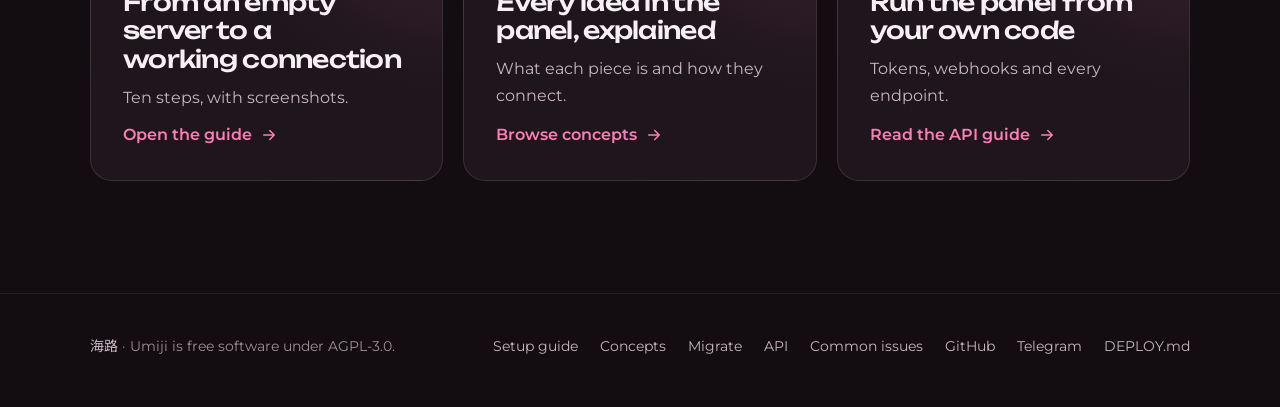
==== commit 136b6ba9: "Telegram channel @umijidev: wiki, README, avatar - Wiki: a header button on wide screens, a row at t" ====
--- a/docs/index.html
+++ b/docs/index.html
@@ -47,10 +47,14 @@
                     <a href="concepts/">Concepts</a>
                     <a href="troubleshooting/">Common issues</a>
                     <a href="api/">API</a>
+                    <a class="tg-row" href="https://t.me/umijidev">Telegram channel</a>
                 </nav>
                 <div class="tools">
                     <a class="icon-btn gh" href="https://github.com/therewasluna/umiji" aria-label="Umiji on GitHub">
                         <svg viewBox="0 0 24 24" fill="none" stroke="currentColor" stroke-width="1.8" stroke-linecap="round" stroke-linejoin="round" aria-hidden="true"><path d="M9 19c-4.3 1.4-4.3-2.5-6-3m12 5v-3.5c0-1 .1-1.4-.5-2 2.8-.3 5.5-1.4 5.5-6a4.6 4.6 0 0 0-1.3-3.2 4.2 4.2 0 0 0-.1-3.2s-1.1-.3-3.5 1.3a12.3 12.3 0 0 0-6.2 0C6.5 2.8 5.4 3.1 5.4 3.1a4.2 4.2 0 0 0-.1 3.2A4.6 4.6 0 0 0 4 9.5c0 4.6 2.7 5.7 5.5 6-.6.6-.6 1.2-.5 2V21" /></svg>
+                    </a>
+                    <a class="icon-btn tg" href="https://t.me/umijidev" aria-label="Umiji on Telegram">
+                        <svg viewBox="0 0 24 24" fill="none" stroke="currentColor" stroke-width="1.8" stroke-linecap="round" stroke-linejoin="round" aria-hidden="true"><path d="M15 10l-4 4l6 6l4-16l-18 7l4 2l2 6l3-4" /></svg>
                     </a>
                     <div class="lang" role="group" aria-label="Language">
                         <svg viewBox="0 0 24 24" fill="none" stroke="currentColor" stroke-width="1.8" stroke-linecap="round" stroke-linejoin="round" aria-hidden="true"><circle cx="12" cy="12" r="9" /><path d="M3 12h18M12 3a14 14 0 0 1 0 18M12 3a14 14 0 0 0 0 18" /></svg>
@@ -236,6 +240,7 @@
                     <a href="api/">API</a>
                     <a href="troubleshooting/">Common issues</a>
                     <a href="https://github.com/therewasluna/umiji">GitHub</a>
+                    <a href="https://t.me/umijidev">Telegram</a>
                     <a href="https://github.com/therewasluna/umiji-backend/blob/main/DEPLOY.md">DEPLOY.md</a>
                 </nav>
             </div>
--- a/docs/assets/site.css
+++ b/docs/assets/site.css
@@ -213,6 +213,11 @@
     background: var(--rose-soft);
 }
 
+/* the Telegram row only shows in the phone menu; wide screens have the header button */
+.nav .tg-row {
+    display: none;
+}
+
 .icon-btn {
     display: inline-grid;
     place-items: center;
@@ -330,8 +335,8 @@
     overflow: hidden;
 }
 
-/* on a phone the nav ran off both edges, so it drops down from the bar as a sheet instead */
-@media (max-width: 860px) {
+/* on a phone the nav ran off both edges (and under 960px its links wrap), so it drops down from the bar as a sheet */
+@media (max-width: 959px) {
     .topbar .wrap {
         gap: 10px;
         height: 60px;
@@ -486,10 +491,27 @@
     [dir='rtl'] .nav a::after {
         transform: scaleX(-1);
     }
+    .nav .tg-row {
+        --c: #4cb3f0;
+        --icon: url("data:image/svg+xml,<svg xmlns='http://www.w3.org/2000/svg' viewBox='0 0 24 24' fill='none' stroke='%234cb3f0' stroke-width='1.8' stroke-linecap='round' stroke-linejoin='round'><path d='M15 10l-4 4l6 6l4-16l-18 7l4 2l2 6l3-4'/></svg>");
+        display: flex;
+        position: relative;
+        margin-top: 10px;
+        transition-delay: 0s;
+    }
+    .topbar.open .nav .tg-row {
+        transition-delay: 215ms;
+    }
+    .nav .tg-row::after {
+        mask-image: url("data:image/svg+xml,%3Csvg xmlns='http://www.w3.org/2000/svg' viewBox='0 0 24 24' fill='none' stroke='%23000' stroke-width='2.2' stroke-linecap='round' stroke-linejoin='round'%3E%3Cpath d='M7 17 17 7M8 7h9v9'/%3E%3C/svg%3E");
+    }
+    [dir='rtl'] .nav .tg-row::after {
+        transform: none;
+    }
 }
 
 @media (max-width: 720px) {
-    .tools .gh {
+    .tools :is(.gh, .tg) {
         display: none;
     }
 }
